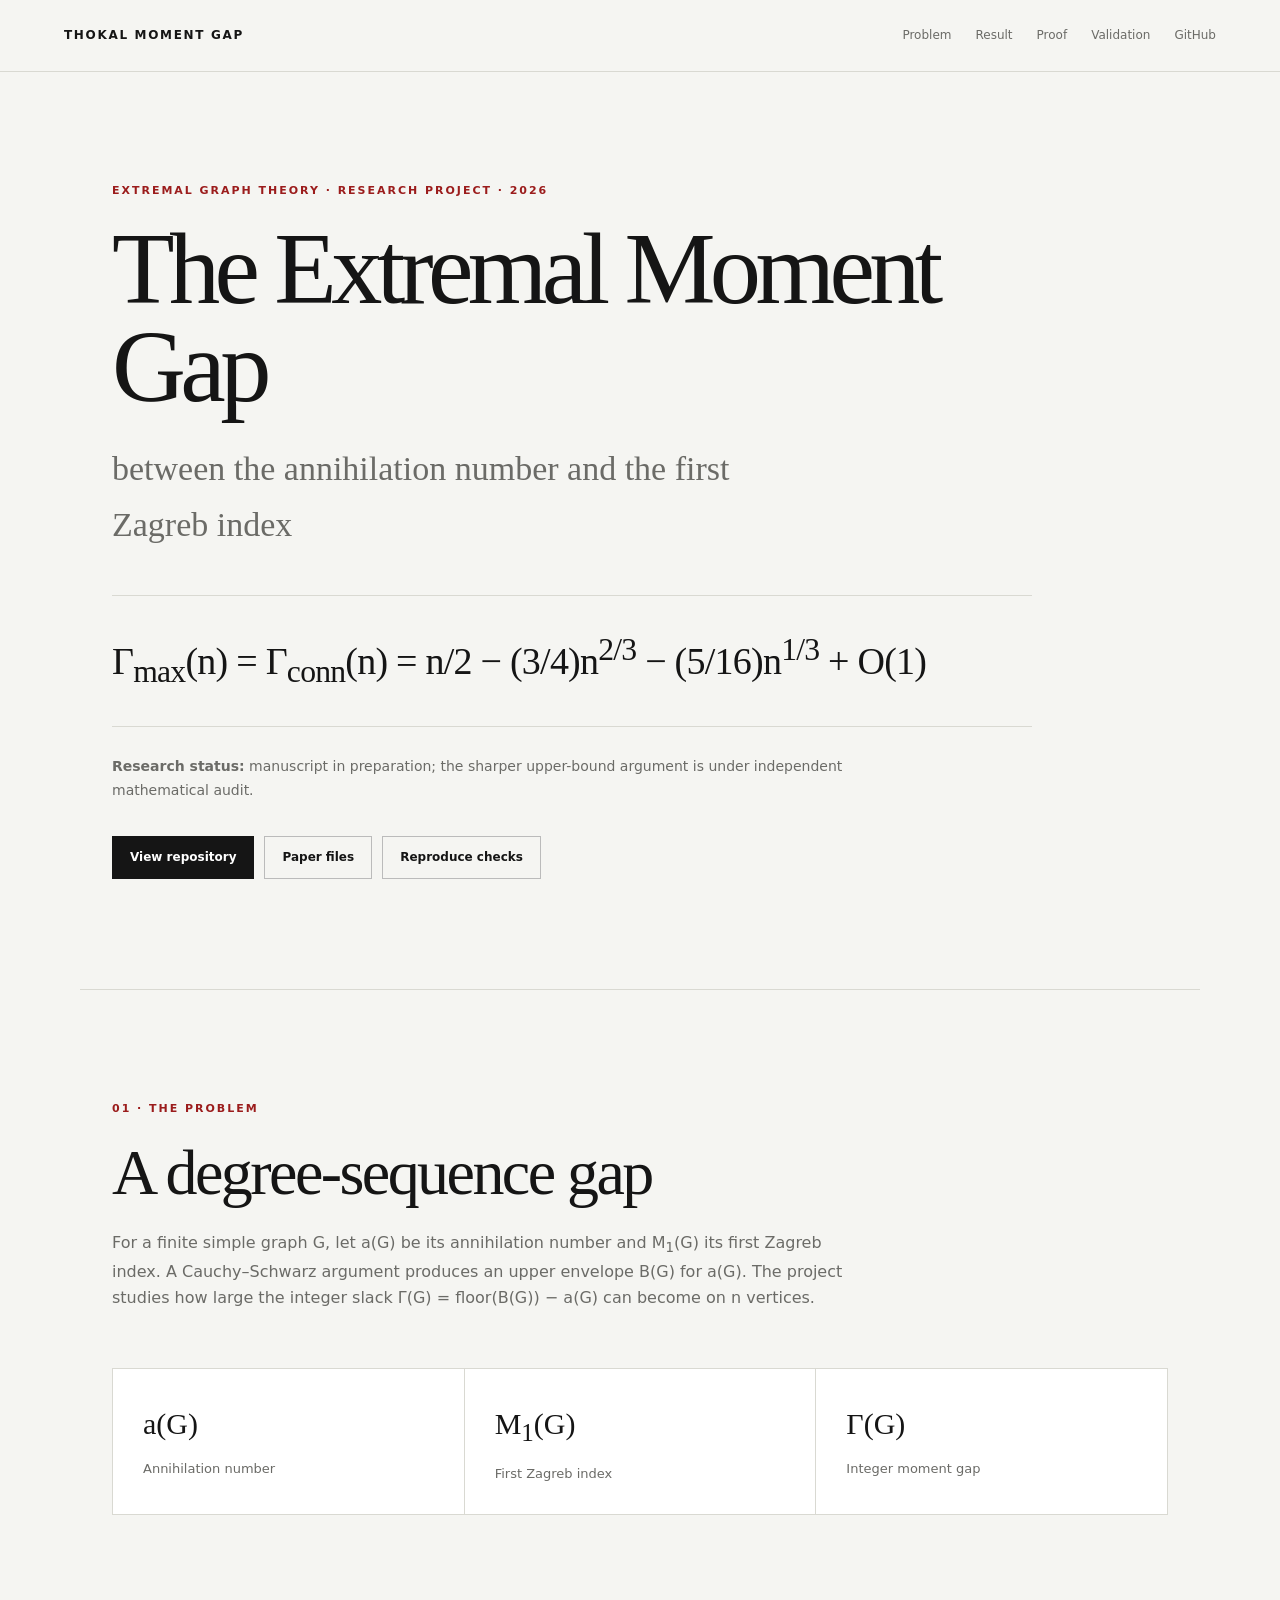
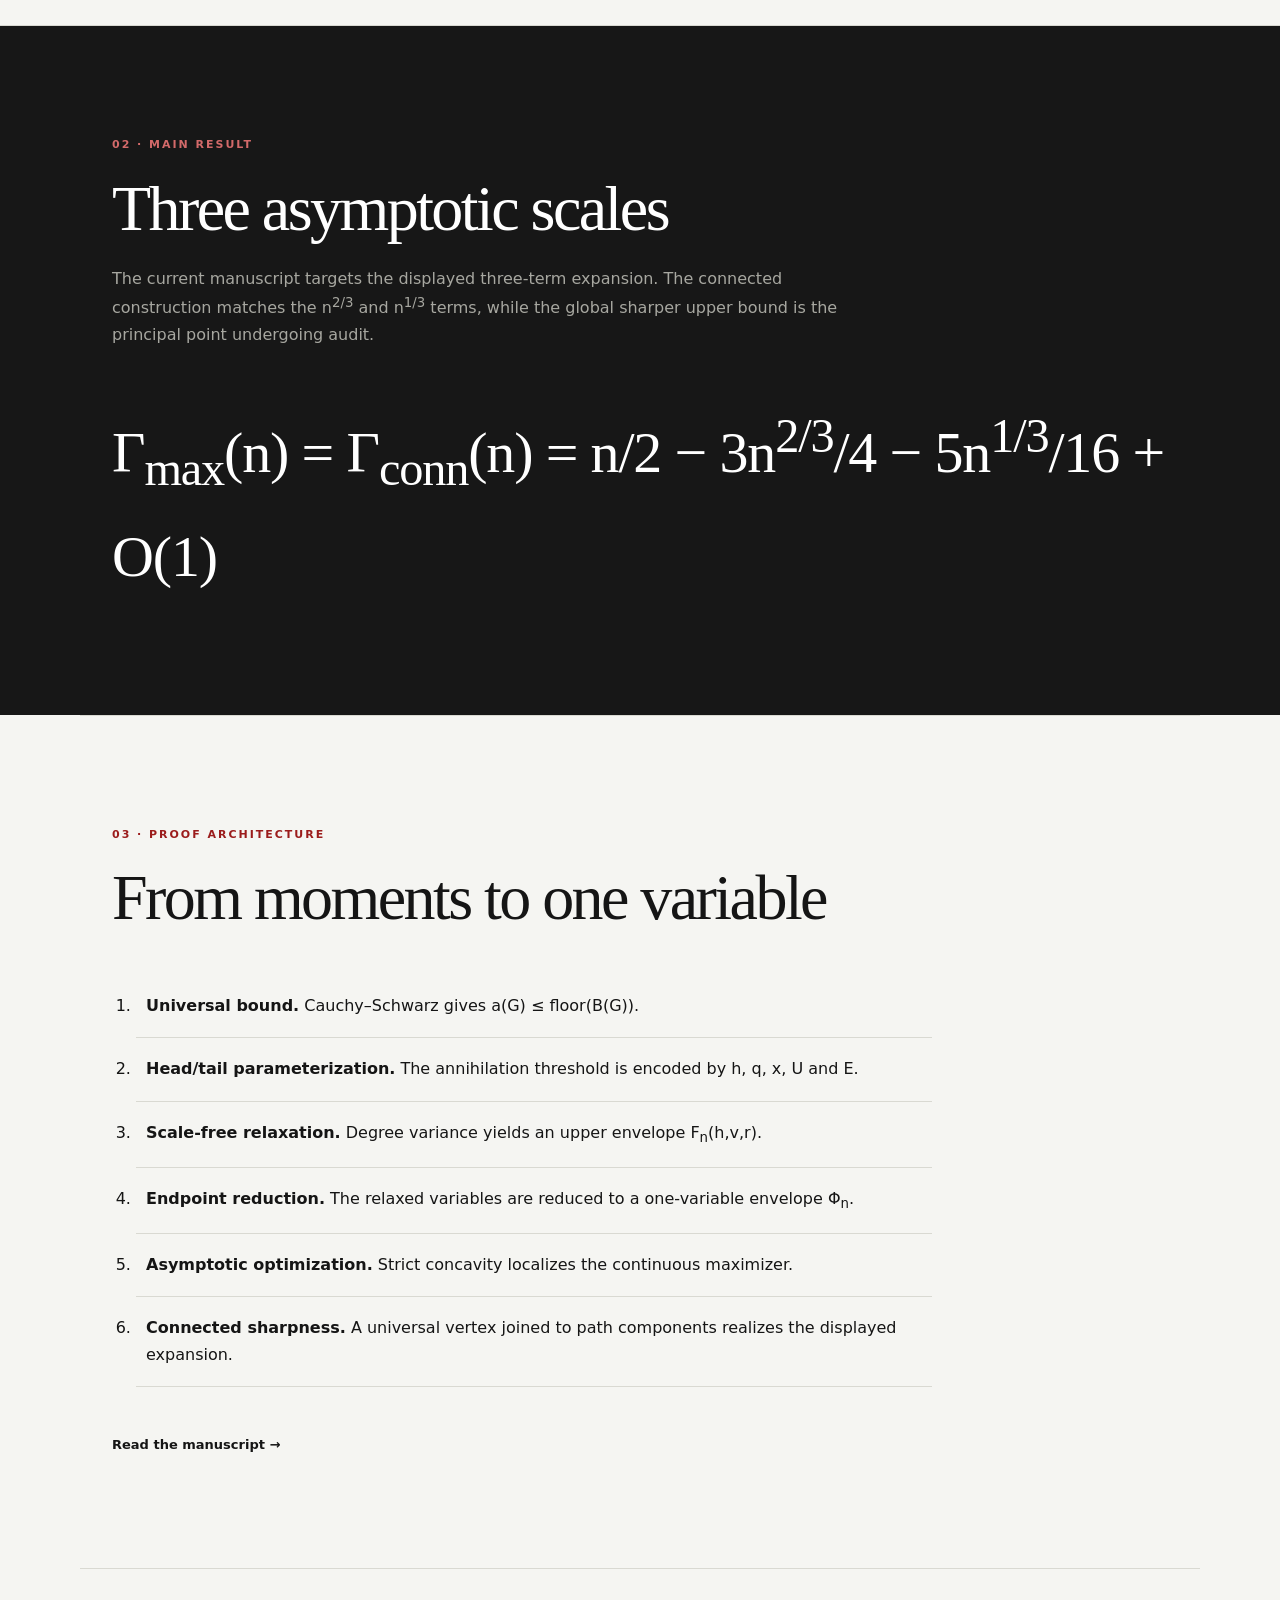
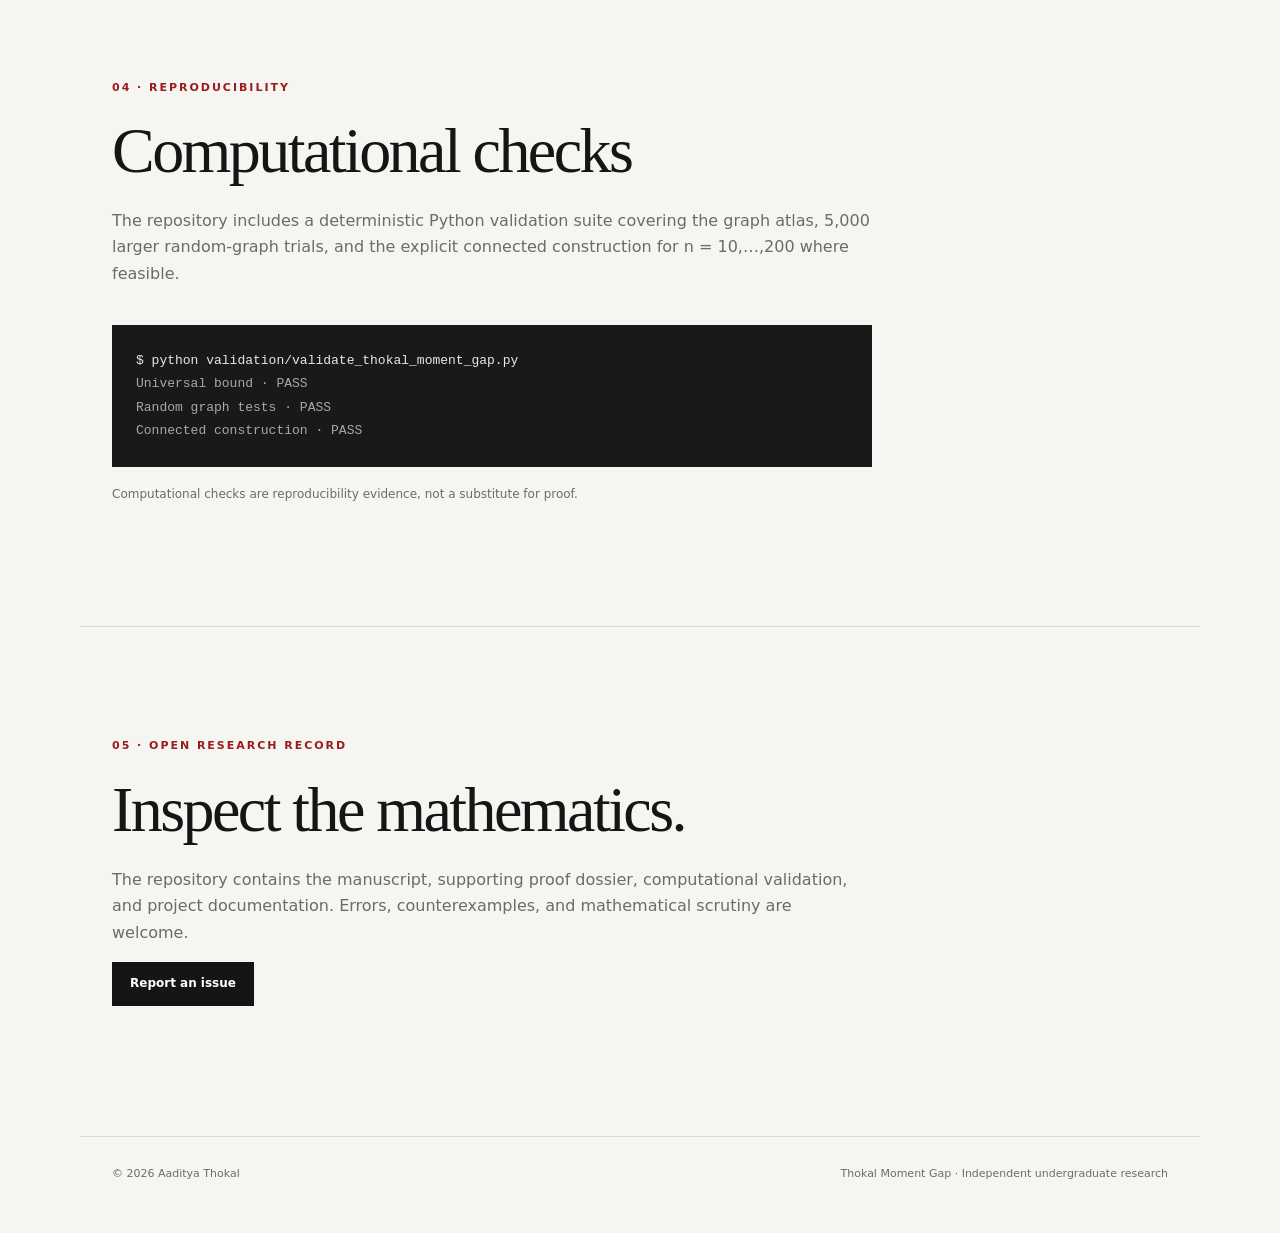
==== docs/index.html @ 337c1160 "Add files via upload" ====
<!doctype html>
<html lang="en">
<head>
<meta charset="utf-8">
<meta name="viewport" content="width=device-width, initial-scale=1">
<title>Thokal Moment Gap</title>
<meta name="description" content="An extremal moment-gap analysis between the annihilation number and the first Zagreb index.">
<link rel="stylesheet" href="style.css">
</head>
<body>
<header class="nav">
  <a class="brand" href="#top">THOKAL MOMENT GAP</a>
  <nav>
    <a href="#problem">Problem</a>
    <a href="#result">Result</a>
    <a href="#proof">Proof</a>
    <a href="#validation">Validation</a>
    <a href="https://github.com/aadityat23/Thokal-Moment-Gap">GitHub</a>
  </nav>
</header>

<main id="top">
<section class="hero">
  <p class="eyebrow">EXTREMAL GRAPH THEORY · RESEARCH PROJECT · 2026</p>
  <h1>The Extremal Moment Gap</h1>
  <p class="subtitle">between the annihilation number and the first Zagreb index</p>
  <div class="equation">
    Γ<sub>max</sub>(n) = Γ<sub>conn</sub>(n)
    = n/2 − (3/4)n<sup>2/3</sup> − (5/16)n<sup>1/3</sup> + O(1)
  </div>
  <p class="status"><strong>Research status:</strong> manuscript in preparation; the sharper upper-bound argument is under independent mathematical audit.</p>
  <div class="actions">
    <a class="button primary" href="https://github.com/aadityat23/Thokal-Moment-Gap">View repository</a>
    <a class="button" href="https://github.com/aadityat23/Thokal-Moment-Gap/tree/main/paper">Paper files</a>
    <a class="button" href="https://github.com/aadityat23/Thokal-Moment-Gap/tree/main/validation">Reproduce checks</a>
  </div>
</section>

<section id="problem" class="section">
  <p class="eyebrow">01 · THE PROBLEM</p>
  <h2>A degree-sequence gap</h2>
  <p>For a finite simple graph G, let a(G) be its annihilation number and M<sub>1</sub>(G) its first Zagreb index. A Cauchy–Schwarz argument produces an upper envelope B(G) for a(G). The project studies how large the integer slack Γ(G) = floor(B(G)) − a(G) can become on n vertices.</p>
  <div class="cards">
    <article><span>a(G)</span><p>Annihilation number</p></article>
    <article><span>M<sub>1</sub>(G)</span><p>First Zagreb index</p></article>
    <article><span>Γ(G)</span><p>Integer moment gap</p></article>
  </div>
</section>

<section id="result" class="section dark">
  <p class="eyebrow">02 · MAIN RESULT</p>
  <h2>Three asymptotic scales</h2>
  <p>The current manuscript targets the displayed three-term expansion. The connected construction matches the n<sup>2/3</sup> and n<sup>1/3</sup> terms, while the global sharper upper bound is the principal point undergoing audit.</p>
  <div class="large-equation">Γ<sub>max</sub>(n) = Γ<sub>conn</sub>(n) = n/2 − 3n<sup>2/3</sup>/4 − 5n<sup>1/3</sup>/16 + O(1)</div>
</section>

<section id="proof" class="section">
  <p class="eyebrow">03 · PROOF ARCHITECTURE</p>
  <h2>From moments to one variable</h2>
  <ol class="steps">
    <li><strong>Universal bound.</strong> Cauchy–Schwarz gives a(G) ≤ floor(B(G)).</li>
    <li><strong>Head/tail parameterization.</strong> The annihilation threshold is encoded by h, q, x, U and E.</li>
    <li><strong>Scale-free relaxation.</strong> Degree variance yields an upper envelope F<sub>n</sub>(h,v,r).</li>
    <li><strong>Endpoint reduction.</strong> The relaxed variables are reduced to a one-variable envelope Φ<sub>n</sub>.</li>
    <li><strong>Asymptotic optimization.</strong> Strict concavity localizes the continuous maximizer.</li>
    <li><strong>Connected sharpness.</strong> A universal vertex joined to path components realizes the displayed expansion.</li>
  </ol>
  <a class="text-link" href="https://github.com/aadityat23/Thokal-Moment-Gap/tree/main/paper">Read the manuscript →</a>
</section>

<section id="validation" class="section">
  <p class="eyebrow">04 · REPRODUCIBILITY</p>
  <h2>Computational checks</h2>
  <p>The repository includes a deterministic Python validation suite covering the graph atlas, 5,000 larger random-graph trials, and the explicit connected construction for n = 10,…,200 where feasible.</p>
  <div class="terminal">
    <div>$ python validation/validate_thokal_moment_gap.py</div>
    <div class="muted">Universal bound · PASS</div>
    <div class="muted">Random graph tests · PASS</div>
    <div class="muted">Connected construction · PASS</div>
  </div>
  <p class="note">Computational checks are reproducibility evidence, not a substitute for proof.</p>
</section>

<section class="section cta">
  <p class="eyebrow">05 · OPEN RESEARCH RECORD</p>
  <h2>Inspect the mathematics.</h2>
  <p>The repository contains the manuscript, supporting proof dossier, computational validation, and project documentation. Errors, counterexamples, and mathematical scrutiny are welcome.</p>
  <a class="button primary" href="https://github.com/aadityat23/Thokal-Moment-Gap/issues">Report an issue</a>
</section>
</main>

<footer>
  <span>© 2026 Aaditya Thokal</span>
  <span>Thokal Moment Gap · Independent undergraduate research</span>
</footer>
</body>
</html>
---- docs/style.css ----
:root{--bg:#f5f5f2;--ink:#151515;--muted:#6b6b67;--line:#d9d9d2;--dark:#171717;--dark-muted:#a7a7a0;--paper:#fff;--accent:#9b1c1c;--max:1120px}
*{box-sizing:border-box}html{scroll-behavior:smooth}body{margin:0;background:var(--bg);color:var(--ink);font-family:Inter,ui-sans-serif,system-ui,-apple-system,BlinkMacSystemFont,"Segoe UI",sans-serif;line-height:1.65}a{color:inherit}.nav{height:72px;padding:0 5vw;display:flex;align-items:center;justify-content:space-between;border-bottom:1px solid var(--line);background:rgba(245,245,242,.94);position:sticky;top:0;z-index:10;backdrop-filter:blur(12px)}.brand{font-size:12px;font-weight:800;letter-spacing:.14em;text-decoration:none}.nav nav{display:flex;gap:24px}.nav nav a{font-size:12px;color:var(--muted);text-decoration:none}.hero,.section{max-width:var(--max);margin:0 auto;padding:110px 32px}.hero{min-height:78vh;display:flex;flex-direction:column;justify-content:center}.eyebrow{margin:0 0 20px;font-size:11px;font-weight:800;letter-spacing:.18em;color:var(--accent)}h1,h2{font-family:Georgia,"Times New Roman",serif;font-weight:500;line-height:1.05;letter-spacing:-.04em}h1{max-width:900px;margin:0;font-size:clamp(52px,8vw,104px);line-height:.96;letter-spacing:-.055em}h2{margin:0 0 24px;font-size:clamp(38px,5vw,64px)}.subtitle{max-width:700px;margin:24px 0 42px;font-family:Georgia,"Times New Roman",serif;font-size:clamp(22px,3vw,34px);color:var(--muted)}.equation,.large-equation{font-family:Georgia,"Times New Roman",serif;letter-spacing:-.02em}.equation{max-width:920px;padding:28px 0;border-top:1px solid var(--line);border-bottom:1px solid var(--line);font-size:clamp(22px,3vw,38px)}.large-equation{margin-top:48px;font-size:clamp(28px,5vw,58px)}.status{max-width:760px;color:var(--muted);font-size:14px;margin:28px 0 34px}.actions{display:flex;flex-wrap:wrap;gap:10px}.button{display:inline-block;padding:11px 17px;border:1px solid #bbb;text-decoration:none;font-size:12px;font-weight:750}.button.primary{background:var(--ink);color:white;border-color:var(--ink)}.section{border-top:1px solid var(--line)}.section>p:not(.eyebrow){max-width:760px;color:var(--muted)}.dark{max-width:none;padding-left:max(32px,calc((100vw - var(--max))/2 + 32px));padding-right:max(32px,calc((100vw - var(--max))/2 + 32px));background:var(--dark);color:white}.dark .eyebrow{color:#d36a6a}.dark p:not(.eyebrow){color:var(--dark-muted)}.cards{display:grid;grid-template-columns:repeat(3,1fr);gap:1px;margin-top:56px;background:var(--line);border:1px solid var(--line)}.cards article{background:var(--paper);padding:30px}.cards span{font-family:Georgia,"Times New Roman",serif;font-size:30px}.cards p{margin:10px 0 0;color:var(--muted);font-size:13px}.steps{max-width:820px;margin:44px 0;padding-left:24px}.steps li{padding:18px 0 18px 10px;border-bottom:1px solid var(--line)}.text-link{font-size:13px;font-weight:750;text-decoration:none}.terminal{max-width:760px;margin:38px 0 18px;padding:24px;background:#191919;color:#e8e8e3;font:13px/1.8 ui-monospace,SFMono-Regular,Menlo,Consolas,monospace}.terminal .muted{color:#a9a9a2}.note{font-size:12px}.cta{padding-bottom:130px}footer{max-width:var(--max);margin:0 auto;padding:28px 32px 50px;border-top:1px solid var(--line);display:flex;justify-content:space-between;gap:20px;color:var(--muted);font-size:11px}@media(max-width:760px){.nav nav{display:none}.hero,.section{padding:78px 22px}.cards{grid-template-columns:1fr}footer{flex-direction:column;padding-left:22px;padding-right:22px}}
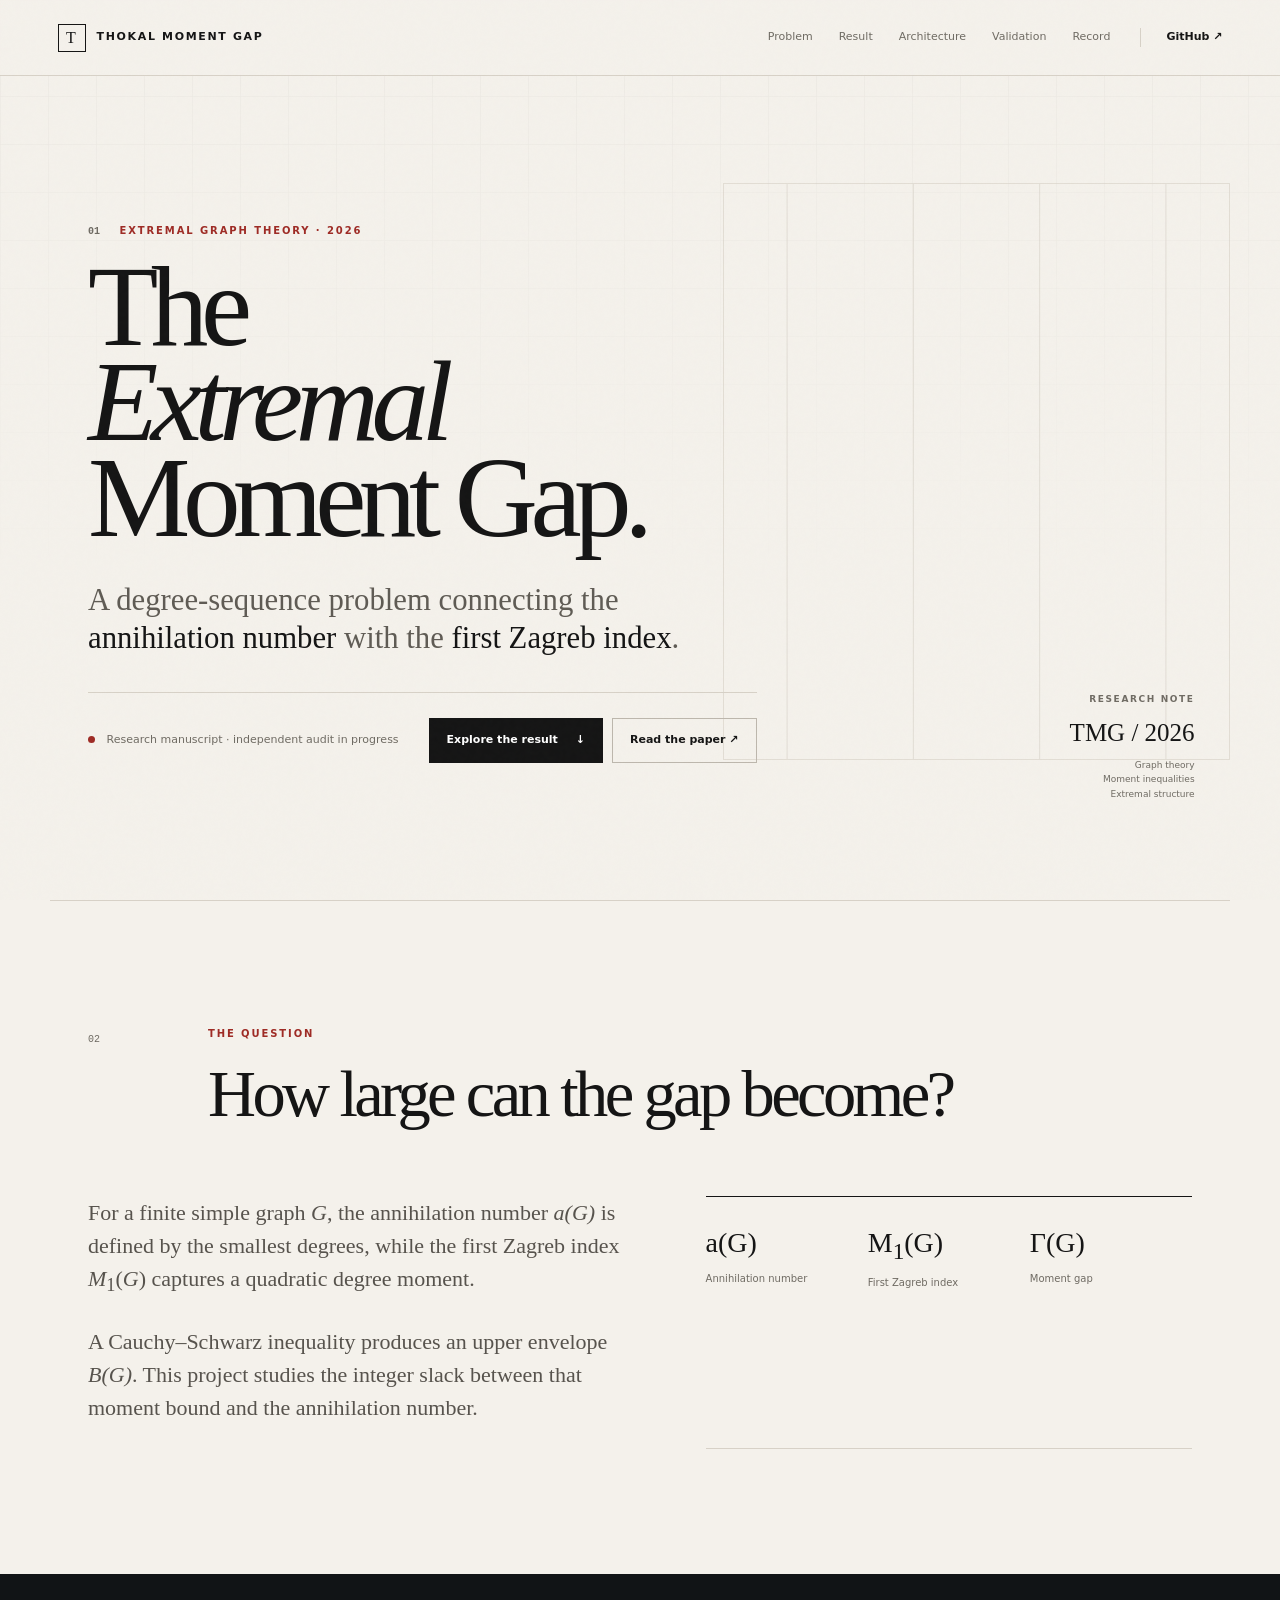
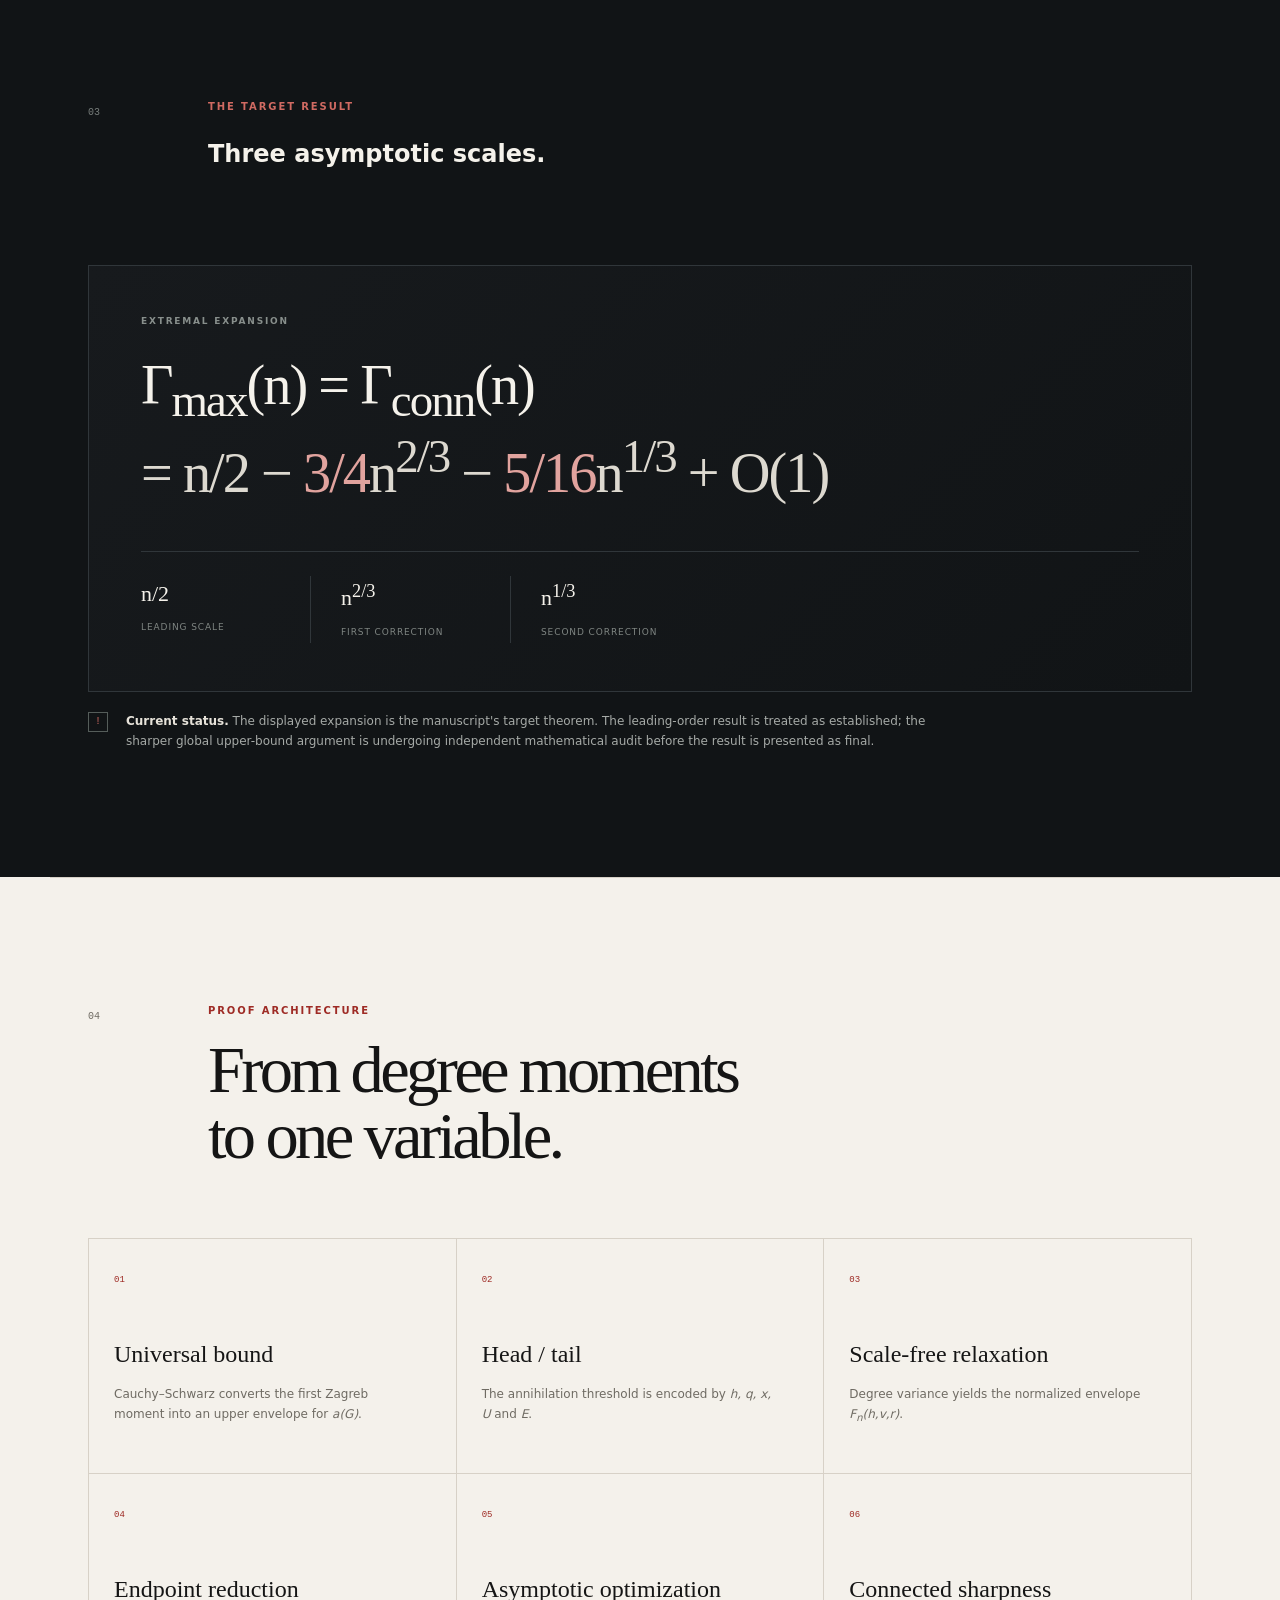
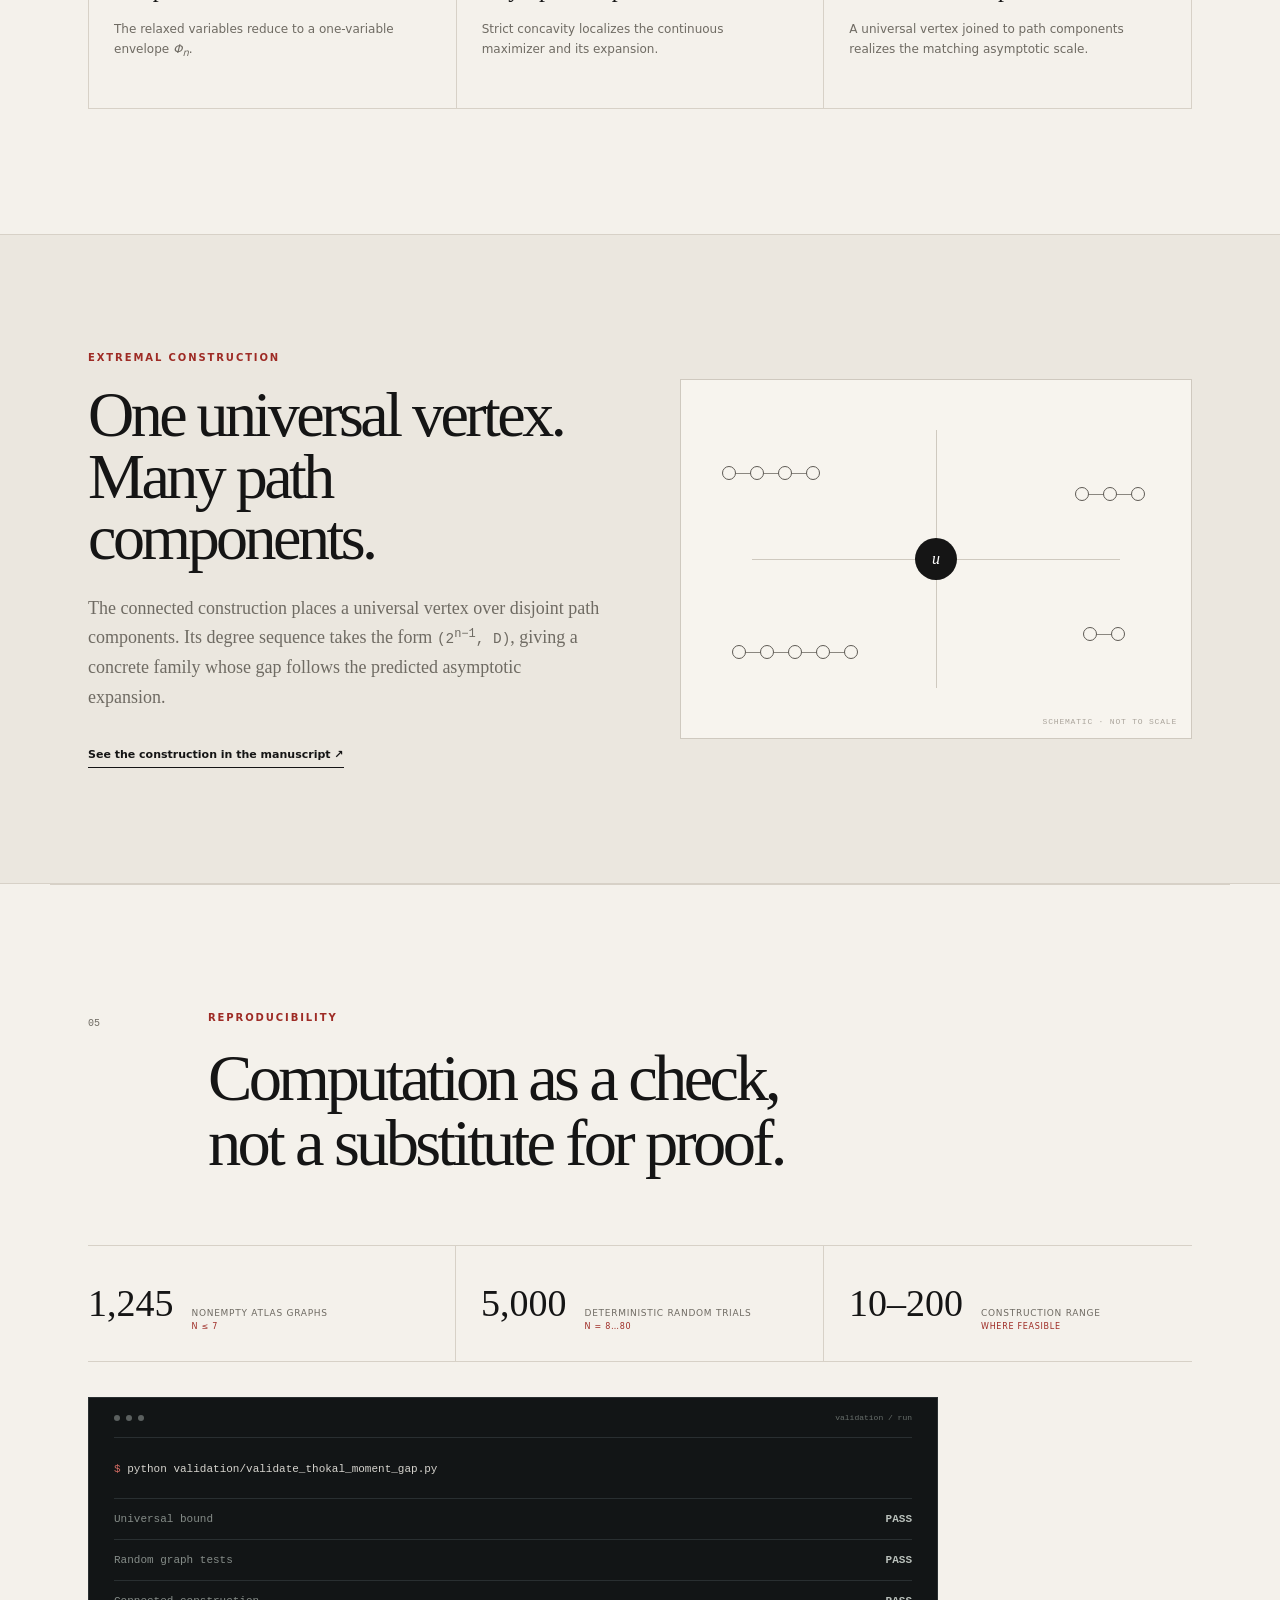
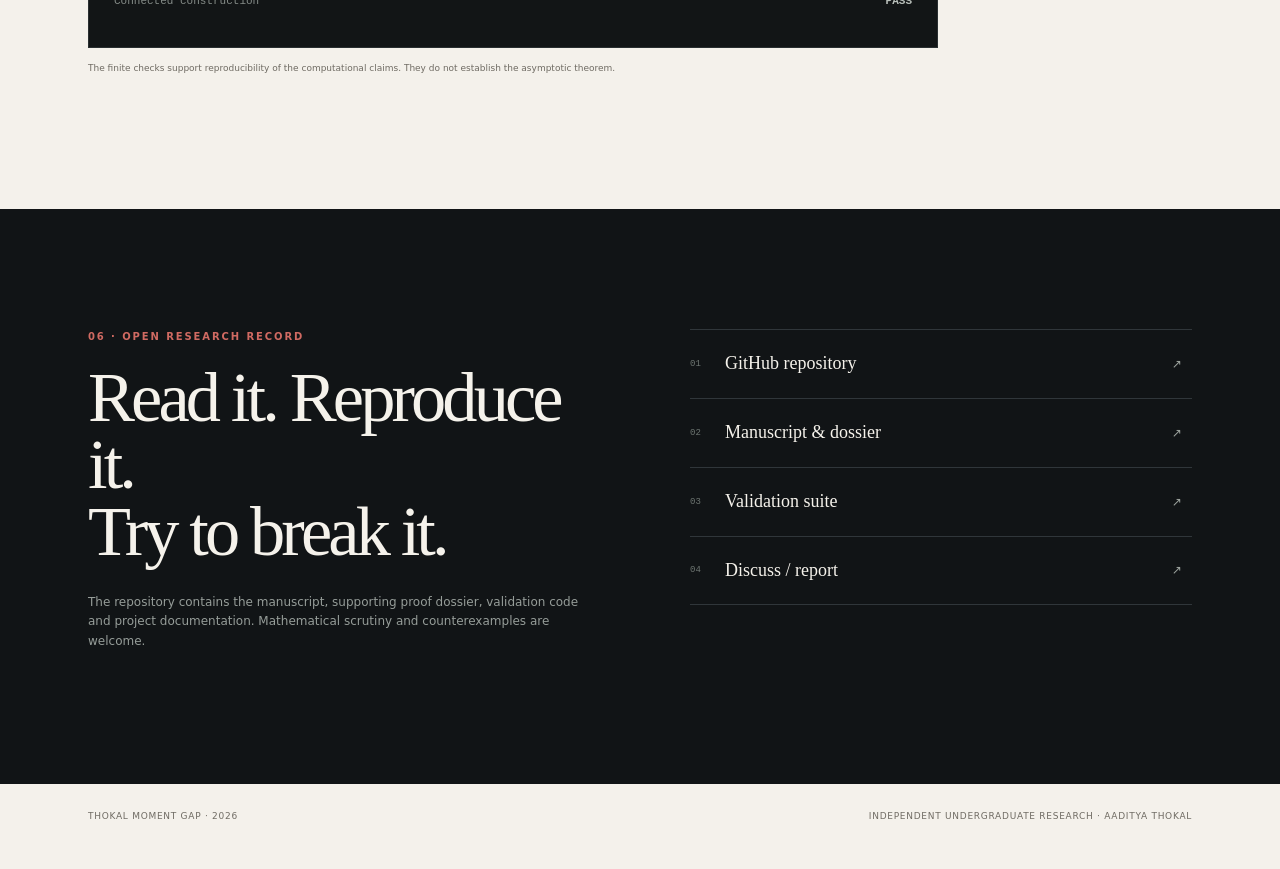
==== commit 474f3bb5: "Add files via upload" ====
--- a/docs/index.html
+++ b/docs/index.html
@@ -3,95 +3,84 @@
 <head>
 <meta charset="utf-8">
 <meta name="viewport" content="width=device-width, initial-scale=1">
-<title>Thokal Moment Gap</title>
+<title>Thokal Moment Gap — Extremal Graph Theory</title>
 <meta name="description" content="An extremal moment-gap analysis between the annihilation number and the first Zagreb index.">
+<meta name="theme-color" content="#f4f1eb">
 <link rel="stylesheet" href="style.css">
 </head>
 <body>
+<div class="grain" aria-hidden="true"></div>
 <header class="nav">
-  <a class="brand" href="#top">THOKAL MOMENT GAP</a>
-  <nav>
-    <a href="#problem">Problem</a>
-    <a href="#result">Result</a>
-    <a href="#proof">Proof</a>
-    <a href="#validation">Validation</a>
-    <a href="https://github.com/aadityat23/Thokal-Moment-Gap">GitHub</a>
-  </nav>
+  <a class="brand" href="#top"><span class="brand-mark">T</span><span>THOKAL MOMENT GAP</span></a>
+  <nav><a href="#problem">Problem</a><a href="#result">Result</a><a href="#architecture">Architecture</a><a href="#validation">Validation</a><a href="#record">Record</a></nav>
+  <a class="nav-github" href="https://github.com/aadityat23/Thokal-Moment-Gap" target="_blank" rel="noreferrer">GitHub ↗</a>
 </header>
 
 <main id="top">
 <section class="hero">
-  <p class="eyebrow">EXTREMAL GRAPH THEORY · RESEARCH PROJECT · 2026</p>
-  <h1>The Extremal Moment Gap</h1>
-  <p class="subtitle">between the annihilation number and the first Zagreb index</p>
-  <div class="equation">
-    Γ<sub>max</sub>(n) = Γ<sub>conn</sub>(n)
-    = n/2 − (3/4)n<sup>2/3</sup> − (5/16)n<sup>1/3</sup> + O(1)
+  <div class="hero-grid"></div>
+  <div class="hero-copy">
+    <div class="eyebrow"><span>01</span> EXTREMAL GRAPH THEORY · 2026</div>
+    <h1>The<br><em>Extremal</em><br>Moment Gap.</h1>
+    <p class="subtitle">A degree-sequence problem connecting the <strong>annihilation number</strong> with the <strong>first Zagreb index</strong>.</p>
+    <div class="hero-rule"></div>
+    <div class="hero-bottom">
+      <p class="status"><span class="status-dot"></span> Research manuscript · independent audit in progress</p>
+      <div class="hero-actions"><a class="button primary" href="#result">Explore the result <span>↓</span></a><a class="button quiet" href="https://github.com/aadityat23/Thokal-Moment-Gap/tree/main/paper" target="_blank" rel="noreferrer">Read the paper ↗</a></div>
+    </div>
   </div>
-  <p class="status"><strong>Research status:</strong> manuscript in preparation; the sharper upper-bound argument is under independent mathematical audit.</p>
-  <div class="actions">
-    <a class="button primary" href="https://github.com/aadityat23/Thokal-Moment-Gap">View repository</a>
-    <a class="button" href="https://github.com/aadityat23/Thokal-Moment-Gap/tree/main/paper">Paper files</a>
-    <a class="button" href="https://github.com/aadityat23/Thokal-Moment-Gap/tree/main/validation">Reproduce checks</a>
+  <aside class="hero-index"><span>RESEARCH NOTE</span><strong>TMG / 2026</strong><small>Graph theory<br>Moment inequalities<br>Extremal structure</small></aside>
+</section>
+
+<section id="problem" class="section problem">
+  <div class="section-head"><div class="section-number">02</div><div><p class="eyebrow">THE QUESTION</p><h2>How large can the gap become?</h2></div></div>
+  <div class="split">
+    <div class="lead"><p>For a finite simple graph <em>G</em>, the annihilation number <em>a(G)</em> is defined by the smallest degrees, while the first Zagreb index <em>M</em><sub>1</sub>(<em>G</em>) captures a quadratic degree moment.</p><p>A Cauchy–Schwarz inequality produces an upper envelope <em>B(G)</em>. This project studies the integer slack between that moment bound and the annihilation number.</p></div>
+    <div class="definition-card"><div><span>a(G)</span><small>Annihilation number</small></div><div><span>M<sub>1</sub>(G)</span><small>First Zagreb index</small></div><div><span>Γ(G)</span><small>Moment gap</small></div></div>
   </div>
 </section>
 
-<section id="problem" class="section">
-  <p class="eyebrow">01 · THE PROBLEM</p>
-  <h2>A degree-sequence gap</h2>
-  <p>For a finite simple graph G, let a(G) be its annihilation number and M<sub>1</sub>(G) its first Zagreb index. A Cauchy–Schwarz argument produces an upper envelope B(G) for a(G). The project studies how large the integer slack Γ(G) = floor(B(G)) − a(G) can become on n vertices.</p>
-  <div class="cards">
-    <article><span>a(G)</span><p>Annihilation number</p></article>
-    <article><span>M<sub>1</sub>(G)</span><p>First Zagreb index</p></article>
-    <article><span>Γ(G)</span><p>Integer moment gap</p></article>
+<section id="result" class="result-section">
+  <div class="result-inner">
+    <div class="section-head light"><div class="section-number">03</div><div><p class="eyebrow">THE TARGET RESULT</p><h2>Three asymptotic scales.</h2></div></div>
+    <div class="theorem-card">
+      <p class="theorem-label">EXTREMAL EXPANSION</p>
+      <div class="theorem">Γ<sub>max</sub>(n) = Γ<sub>conn</sub>(n)<br><span>= n/2 − <b>3/4</b>n<sup>2/3</sup> − <b>5/16</b>n<sup>1/3</sup> + O(1)</span></div>
+      <div class="theorem-meta"><span><b>n/2</b><small>leading scale</small></span><span><b>n<sup>2/3</sup></b><small>first correction</small></span><span><b>n<sup>1/3</sup></b><small>second correction</small></span></div>
+    </div>
+    <div class="research-note"><span class="note-mark">!</span><p><strong>Current status.</strong> The displayed expansion is the manuscript's target theorem. The leading-order result is treated as established; the sharper global upper-bound argument is undergoing independent mathematical audit before the result is presented as final.</p></div>
   </div>
 </section>
 
-<section id="result" class="section dark">
-  <p class="eyebrow">02 · MAIN RESULT</p>
-  <h2>Three asymptotic scales</h2>
-  <p>The current manuscript targets the displayed three-term expansion. The connected construction matches the n<sup>2/3</sup> and n<sup>1/3</sup> terms, while the global sharper upper bound is the principal point undergoing audit.</p>
-  <div class="large-equation">Γ<sub>max</sub>(n) = Γ<sub>conn</sub>(n) = n/2 − 3n<sup>2/3</sup>/4 − 5n<sup>1/3</sup>/16 + O(1)</div>
+<section id="architecture" class="section architecture">
+  <div class="section-head"><div class="section-number">04</div><div><p class="eyebrow">PROOF ARCHITECTURE</p><h2>From degree moments<br>to one variable.</h2></div></div>
+  <div class="architecture-grid">
+    <article><span>01</span><h3>Universal bound</h3><p>Cauchy–Schwarz converts the first Zagreb moment into an upper envelope for <em>a(G)</em>.</p></article>
+    <article><span>02</span><h3>Head / tail</h3><p>The annihilation threshold is encoded by <em>h, q, x, U</em> and <em>E</em>.</p></article>
+    <article><span>03</span><h3>Scale-free relaxation</h3><p>Degree variance yields the normalized envelope <em>F<sub>n</sub>(h,v,r)</em>.</p></article>
+    <article><span>04</span><h3>Endpoint reduction</h3><p>The relaxed variables reduce to a one-variable envelope <em>Φ<sub>n</sub></em>.</p></article>
+    <article><span>05</span><h3>Asymptotic optimization</h3><p>Strict concavity localizes the continuous maximizer and its expansion.</p></article>
+    <article><span>06</span><h3>Connected sharpness</h3><p>A universal vertex joined to path components realizes the matching asymptotic scale.</p></article>
+  </div>
 </section>
 
-<section id="proof" class="section">
-  <p class="eyebrow">03 · PROOF ARCHITECTURE</p>
-  <h2>From moments to one variable</h2>
-  <ol class="steps">
-    <li><strong>Universal bound.</strong> Cauchy–Schwarz gives a(G) ≤ floor(B(G)).</li>
-    <li><strong>Head/tail parameterization.</strong> The annihilation threshold is encoded by h, q, x, U and E.</li>
-    <li><strong>Scale-free relaxation.</strong> Degree variance yields an upper envelope F<sub>n</sub>(h,v,r).</li>
-    <li><strong>Endpoint reduction.</strong> The relaxed variables are reduced to a one-variable envelope Φ<sub>n</sub>.</li>
-    <li><strong>Asymptotic optimization.</strong> Strict concavity localizes the continuous maximizer.</li>
-    <li><strong>Connected sharpness.</strong> A universal vertex joined to path components realizes the displayed expansion.</li>
-  </ol>
-  <a class="text-link" href="https://github.com/aadityat23/Thokal-Moment-Gap/tree/main/paper">Read the manuscript →</a>
+<section class="construction">
+  <div class="construction-copy"><p class="eyebrow">EXTREMAL CONSTRUCTION</p><h2>One universal vertex.<br>Many path components.</h2><p>The connected construction places a universal vertex over disjoint path components. Its degree sequence takes the form <span class="mono">(2<sup>n−1</sup>, D)</span>, giving a concrete family whose gap follows the predicted asymptotic expansion.</p><a class="text-link" href="https://github.com/aadityat23/Thokal-Moment-Gap/tree/main/paper" target="_blank" rel="noreferrer">See the construction in the manuscript ↗</a></div>
+  <div class="diagram" aria-label="Schematic of a universal vertex joined to several path components"><div class="vertex universal">u</div><div class="path p1"><i></i><i></i><i></i><i></i></div><div class="path p2"><i></i><i></i><i></i></div><div class="path p3"><i></i><i></i><i></i><i></i><i></i></div><div class="path p4"><i></i><i></i></div><div class="diagram-caption">schematic · not to scale</div></div>
 </section>
 
-<section id="validation" class="section">
-  <p class="eyebrow">04 · REPRODUCIBILITY</p>
-  <h2>Computational checks</h2>
-  <p>The repository includes a deterministic Python validation suite covering the graph atlas, 5,000 larger random-graph trials, and the explicit connected construction for n = 10,…,200 where feasible.</p>
-  <div class="terminal">
-    <div>$ python validation/validate_thokal_moment_gap.py</div>
-    <div class="muted">Universal bound · PASS</div>
-    <div class="muted">Random graph tests · PASS</div>
-    <div class="muted">Connected construction · PASS</div>
-  </div>
-  <p class="note">Computational checks are reproducibility evidence, not a substitute for proof.</p>
+<section id="validation" class="section validation">
+  <div class="section-head"><div class="section-number">05</div><div><p class="eyebrow">REPRODUCIBILITY</p><h2>Computation as a check,<br>not a substitute for proof.</h2></div></div>
+  <div class="metrics"><div><strong>1,245</strong><span>nonempty atlas graphs<br><small>n ≤ 7</small></span></div><div><strong>5,000</strong><span>deterministic random trials<br><small>n = 8…80</small></span></div><div><strong>10–200</strong><span>construction range<br><small>where feasible</small></span></div></div>
+  <div class="terminal"><div class="terminal-top"><span></span><span></span><span></span><em>validation / run</em></div><code><b>$</b> python validation/validate_thokal_moment_gap.py</code><div class="terminal-row"><span>Universal bound</span><b>PASS</b></div><div class="terminal-row"><span>Random graph tests</span><b>PASS</b></div><div class="terminal-row"><span>Connected construction</span><b>PASS</b></div></div>
+  <p class="small-note">The finite checks support reproducibility of the computational claims. They do not establish the asymptotic theorem.</p>
 </section>
 
-<section class="section cta">
-  <p class="eyebrow">05 · OPEN RESEARCH RECORD</p>
-  <h2>Inspect the mathematics.</h2>
-  <p>The repository contains the manuscript, supporting proof dossier, computational validation, and project documentation. Errors, counterexamples, and mathematical scrutiny are welcome.</p>
-  <a class="button primary" href="https://github.com/aadityat23/Thokal-Moment-Gap/issues">Report an issue</a>
+<section id="record" class="record">
+  <div class="record-inner"><div><p class="eyebrow">06 · OPEN RESEARCH RECORD</p><h2>Read it. Reproduce it.<br>Try to break it.</h2><p>The repository contains the manuscript, supporting proof dossier, validation code and project documentation. Mathematical scrutiny and counterexamples are welcome.</p></div>
+  <div class="record-links"><a href="https://github.com/aadityat23/Thokal-Moment-Gap" target="_blank" rel="noreferrer"><span>01</span> GitHub repository <b>↗</b></a><a href="https://github.com/aadityat23/Thokal-Moment-Gap/tree/main/paper" target="_blank" rel="noreferrer"><span>02</span> Manuscript & dossier <b>↗</b></a><a href="https://github.com/aadityat23/Thokal-Moment-Gap/tree/main/validation" target="_blank" rel="noreferrer"><span>03</span> Validation suite <b>↗</b></a><a href="https://github.com/aadityat23/Thokal-Moment-Gap/issues" target="_blank" rel="noreferrer"><span>04</span> Discuss / report <b>↗</b></a></div></div>
 </section>
 </main>
-
-<footer>
-  <span>© 2026 Aaditya Thokal</span>
-  <span>Thokal Moment Gap · Independent undergraduate research</span>
-</footer>
+<footer><span>THOKAL MOMENT GAP · 2026</span><span>Independent undergraduate research · Aaditya Thokal</span></footer>
 </body>
 </html>
--- a/docs/style.css
+++ b/docs/style.css
@@ -1,2 +1 @@
-:root{--bg:#f5f5f2;--ink:#151515;--muted:#6b6b67;--line:#d9d9d2;--dark:#171717;--dark-muted:#a7a7a0;--paper:#fff;--accent:#9b1c1c;--max:1120px}
-*{box-sizing:border-box}html{scroll-behavior:smooth}body{margin:0;background:var(--bg);color:var(--ink);font-family:Inter,ui-sans-serif,system-ui,-apple-system,BlinkMacSystemFont,"Segoe UI",sans-serif;line-height:1.65}a{color:inherit}.nav{height:72px;padding:0 5vw;display:flex;align-items:center;justify-content:space-between;border-bottom:1px solid var(--line);background:rgba(245,245,242,.94);position:sticky;top:0;z-index:10;backdrop-filter:blur(12px)}.brand{font-size:12px;font-weight:800;letter-spacing:.14em;text-decoration:none}.nav nav{display:flex;gap:24px}.nav nav a{font-size:12px;color:var(--muted);text-decoration:none}.hero,.section{max-width:var(--max);margin:0 auto;padding:110px 32px}.hero{min-height:78vh;display:flex;flex-direction:column;justify-content:center}.eyebrow{margin:0 0 20px;font-size:11px;font-weight:800;letter-spacing:.18em;color:var(--accent)}h1,h2{font-family:Georgia,"Times New Roman",serif;font-weight:500;line-height:1.05;letter-spacing:-.04em}h1{max-width:900px;margin:0;font-size:clamp(52px,8vw,104px);line-height:.96;letter-spacing:-.055em}h2{margin:0 0 24px;font-size:clamp(38px,5vw,64px)}.subtitle{max-width:700px;margin:24px 0 42px;font-family:Georgia,"Times New Roman",serif;font-size:clamp(22px,3vw,34px);color:var(--muted)}.equation,.large-equation{font-family:Georgia,"Times New Roman",serif;letter-spacing:-.02em}.equation{max-width:920px;padding:28px 0;border-top:1px solid var(--line);border-bottom:1px solid var(--line);font-size:clamp(22px,3vw,38px)}.large-equation{margin-top:48px;font-size:clamp(28px,5vw,58px)}.status{max-width:760px;color:var(--muted);font-size:14px;margin:28px 0 34px}.actions{display:flex;flex-wrap:wrap;gap:10px}.button{display:inline-block;padding:11px 17px;border:1px solid #bbb;text-decoration:none;font-size:12px;font-weight:750}.button.primary{background:var(--ink);color:white;border-color:var(--ink)}.section{border-top:1px solid var(--line)}.section>p:not(.eyebrow){max-width:760px;color:var(--muted)}.dark{max-width:none;padding-left:max(32px,calc((100vw - var(--max))/2 + 32px));padding-right:max(32px,calc((100vw - var(--max))/2 + 32px));background:var(--dark);color:white}.dark .eyebrow{color:#d36a6a}.dark p:not(.eyebrow){color:var(--dark-muted)}.cards{display:grid;grid-template-columns:repeat(3,1fr);gap:1px;margin-top:56px;background:var(--line);border:1px solid var(--line)}.cards article{background:var(--paper);padding:30px}.cards span{font-family:Georgia,"Times New Roman",serif;font-size:30px}.cards p{margin:10px 0 0;color:var(--muted);font-size:13px}.steps{max-width:820px;margin:44px 0;padding-left:24px}.steps li{padding:18px 0 18px 10px;border-bottom:1px solid var(--line)}.text-link{font-size:13px;font-weight:750;text-decoration:none}.terminal{max-width:760px;margin:38px 0 18px;padding:24px;background:#191919;color:#e8e8e3;font:13px/1.8 ui-monospace,SFMono-Regular,Menlo,Consolas,monospace}.terminal .muted{color:#a9a9a2}.note{font-size:12px}.cta{padding-bottom:130px}footer{max-width:var(--max);margin:0 auto;padding:28px 32px 50px;border-top:1px solid var(--line);display:flex;justify-content:space-between;gap:20px;color:var(--muted);font-size:11px}@media(max-width:760px){.nav nav{display:none}.hero,.section{padding:78px 22px}.cards{grid-template-columns:1fr}footer{flex-direction:column;padding-left:22px;padding-right:22px}}
+ :root{--paper:#f4f1eb;--paper-2:#ebe7df;--ink:#151515;--muted:#6f6b63;--line:#d7d1c7;--dark:#111416;--dark-line:#30363a;--dark-muted:#a6aaa7;--accent:#9e2b25;--serif:Georgia,"Times New Roman",serif;--sans:Inter,ui-sans-serif,system-ui,-apple-system,BlinkMacSystemFont,"Segoe UI",sans-serif;--mono:"SFMono-Regular",Consolas,"Liberation Mono",monospace;--max:1180px}*{box-sizing:border-box}html{scroll-behavior:smooth}body{margin:0;background:var(--paper);color:var(--ink);font-family:var(--sans);line-height:1.65}body:before{content:"";position:fixed;inset:0;pointer-events:none;opacity:.035;background-image:linear-gradient(rgba(0,0,0,.7) 1px,transparent 1px),linear-gradient(90deg,rgba(0,0,0,.7) 1px,transparent 1px);background-size:48px 48px;mask-image:linear-gradient(to bottom,black,transparent 72%);z-index:-2}.grain{position:fixed;inset:0;pointer-events:none;opacity:.025;z-index:20;background-image:url("data:image/svg+xml,%3Csvg viewBox='0 0 180 180' xmlns='http://www.w3.org/2000/svg'%3E%3Cfilter id='n'%3E%3CfeTurbulence type='fractalNoise' baseFrequency='.9' numOctaves='4' stitchTiles='stitch'/%3E%3C/filter%3E%3Crect width='100%25' height='100%25' filter='url(%23n)' opacity='.7'/%3E%3C/svg%3E")}a{color:inherit}.nav{height:76px;padding:0 4.5vw;display:flex;align-items:center;gap:30px;border-bottom:1px solid var(--line);background:rgba(244,241,235,.88);position:sticky;top:0;z-index:15;backdrop-filter:blur(18px)}.brand{display:flex;align-items:center;gap:11px;text-decoration:none;margin-right:auto;font-size:11px;font-weight:850;letter-spacing:.15em}.brand-mark{width:28px;height:28px;display:grid;place-items:center;border:1px solid var(--ink);font-family:var(--serif);font-size:16px;font-weight:400}.nav nav{display:flex;gap:26px}.nav nav a,.nav-github{font-size:11px;color:var(--muted);text-decoration:none;transition:.2s}.nav nav a:hover,.nav-github:hover{color:var(--ink)}.nav-github{border-left:1px solid var(--line);padding-left:25px;font-weight:750;color:var(--ink)}.hero{min-height:calc(100vh - 76px);max-width:var(--max);margin:0 auto;padding:90px 38px 80px;position:relative;display:flex;align-items:center}.hero-grid{position:absolute;right:0;top:13%;width:43%;height:70%;border:1px solid var(--line);background:linear-gradient(90deg,transparent 49.8%,var(--line) 50%,transparent 50.2%),linear-gradient(transparent 49.8%,var(--line) 50%,transparent 50.2%);background-size:25% 25%;opacity:.62}.hero-copy{position:relative;z-index:2;max-width:910px}.eyebrow{margin:0 0 18px;color:var(--accent);font-size:10px;font-weight:850;letter-spacing:.19em}.eyebrow span{display:inline-block;margin-right:14px;color:var(--muted);font-family:var(--mono);letter-spacing:0}.hero h1{margin:0;font-family:var(--serif);font-weight:400;font-size:clamp(64px,9vw,124px);line-height:.83;letter-spacing:-.065em}.hero h1 em{font-style:italic}.subtitle{max-width:650px;margin:35px 0;font-family:var(--serif);font-size:clamp(22px,2.4vw,31px);line-height:1.25;color:#5f5b54}.subtitle strong{font-weight:500;color:var(--ink)}.hero-rule{height:1px;background:var(--line);max-width:850px}.hero-bottom{display:flex;align-items:center;justify-content:space-between;gap:30px;padding-top:25px;max-width:850px}.status{margin:0;color:var(--muted);font-size:11px}.status-dot{display:inline-block;width:7px;height:7px;border-radius:50%;background:var(--accent);margin-right:8px}.hero-actions{display:flex;gap:9px;white-space:nowrap}.button{display:inline-flex;align-items:center;gap:18px;padding:12px 17px;border:1px solid #bdb7ad;text-decoration:none;font-size:11px;font-weight:800;transition:.2s}.button:hover{transform:translateY(-2px)}.button.primary{background:var(--ink);color:#fff;border-color:var(--ink)}.hero-index{position:absolute;right:3%;bottom:12%;display:flex;flex-direction:column;gap:5px;text-align:right;color:var(--muted)}.hero-index span{font-size:9px;letter-spacing:.18em;font-weight:800}.hero-index strong{font-family:var(--serif);font-size:25px;font-weight:400;color:var(--ink)}.hero-index small{font-size:9px;line-height:1.6}.section{max-width:var(--max);margin:0 auto;padding:125px 38px;border-top:1px solid var(--line)}.section-head{display:grid;grid-template-columns:90px 1fr;gap:30px;align-items:start;margin-bottom:70px}.section-number{font-family:var(--mono);font-size:10px;color:var(--muted);padding-top:6px}.section h2{margin:0;font-family:var(--serif);font-weight:400;font-size:clamp(42px,5.2vw,70px);line-height:.98;letter-spacing:-.055em}.split{display:grid;grid-template-columns:1.05fr .95fr;gap:80px}.lead{max-width:650px;font-family:var(--serif);font-size:22px;line-height:1.5;color:#57534d}.lead p{margin:0 0 25px}.definition-card{border-top:1px solid var(--ink);display:grid;grid-template-columns:repeat(3,1fr)}.definition-card div{padding:23px 14px 24px 0;border-bottom:1px solid var(--line)}.definition-card span{display:block;font-family:var(--serif);font-size:28px}.definition-card small{display:block;margin-top:5px;color:var(--muted);font-size:10px}.result-section{background:var(--dark);color:#f5f2eb;padding:125px 0}.result-inner{max-width:var(--max);margin:0 auto;padding:0 38px}.light .section-number{color:#777d7b}.result-section .eyebrow{color:#d06a62}.theorem-card{border:1px solid var(--dark-line);background:linear-gradient(135deg,#171a1d,#111416);padding:48px 52px;margin-bottom:20px}.theorem-label{margin:0 0 24px;font-size:9px;letter-spacing:.2em;color:#888f8c;font-weight:850}.theorem{font-family:var(--serif);font-size:clamp(29px,4.4vw,58px);line-height:1.18;letter-spacing:-.035em}.theorem span{color:#ddd9d0}.theorem b{color:#e1a39e;font-weight:400}.theorem-meta{display:flex;margin-top:45px;border-top:1px solid var(--dark-line);padding-top:24px}.theorem-meta span{min-width:170px;padding-right:30px;border-right:1px solid var(--dark-line);margin-right:30px}.theorem-meta span:last-child{border:0}.theorem-meta b{display:block;font-family:var(--serif);font-size:22px;font-weight:400}.theorem-meta small{color:#7f8582;font-size:9px;text-transform:uppercase;letter-spacing:.1em}.research-note{display:flex;gap:18px;align-items:flex-start;color:var(--dark-muted);font-size:12px;max-width:850px}.research-note p{margin:0}.research-note strong{color:#e6e2d9}.note-mark{width:20px;height:20px;border:1px solid #555d5a;display:grid;place-items:center;color:#d06a62;font-family:var(--mono);font-size:10px;flex:none}.architecture-grid{display:grid;grid-template-columns:repeat(3,1fr);border-top:1px solid var(--line);border-left:1px solid var(--line)}.architecture-grid article{min-height:235px;padding:25px;border-right:1px solid var(--line);border-bottom:1px solid var(--line);transition:.25s}.architecture-grid article:hover{background:var(--paper-2);transform:translateY(-2px)}.architecture-grid article>span{font-family:var(--mono);font-size:9px;color:var(--accent)}.architecture-grid h3{font-family:var(--serif);font-size:24px;font-weight:400;margin:45px 0 10px}.architecture-grid p{margin:0;max-width:300px;color:var(--muted);font-size:12px}.construction{background:var(--paper-2);border-top:1px solid var(--line);border-bottom:1px solid var(--line);padding:115px max(38px,calc((100vw - var(--max))/2 + 38px));display:grid;grid-template-columns:1fr 1fr;gap:80px;align-items:center}.construction h2{margin:0 0 25px;font-family:var(--serif);font-size:clamp(43px,5vw,68px);line-height:.96;font-weight:400;letter-spacing:-.055em}.construction-copy>p:not(.eyebrow){max-width:550px;color:var(--muted);font-family:var(--serif);font-size:18px}.mono{font-family:var(--mono);font-size:.8em}.text-link{display:inline-block;margin-top:16px;font-size:11px;font-weight:800;text-decoration:none;border-bottom:1px solid var(--ink);padding-bottom:3px}.diagram{height:360px;position:relative;border:1px solid #cfc9bf;background:#f7f4ee;overflow:hidden}.diagram:before,.diagram:after{content:"";position:absolute;background:#cfc9bf}.diagram:before{left:14%;right:14%;top:50%;height:1px}.diagram:after{top:14%;bottom:14%;left:50%;width:1px}.vertex{position:absolute;z-index:2;width:42px;height:42px;border-radius:50%;display:grid;place-items:center;font-family:var(--serif);font-style:italic;background:var(--ink);color:#fff;left:calc(50% - 21px);top:calc(50% - 21px)}.path{position:absolute;display:flex;align-items:center;gap:14px}.path:before{content:"";position:absolute;left:7px;right:7px;top:50%;height:1px;background:#8b8780}.path i{position:relative;z-index:1;width:14px;height:14px;border:1px solid #5e5a54;border-radius:50%;background:#f7f4ee}.p1{left:8%;top:24%}.p2{right:9%;top:30%}.p3{left:10%;bottom:22%}.p4{right:13%;bottom:27%}.diagram-caption{position:absolute;right:14px;bottom:12px;color:#aaa49b;font:8px var(--mono);letter-spacing:.1em;text-transform:uppercase}.metrics{display:grid;grid-template-columns:repeat(3,1fr);border-top:1px solid var(--line);border-bottom:1px solid var(--line);margin-bottom:35px}.metrics>div{display:flex;align-items:baseline;gap:18px;padding:26px 20px 26px 0;border-right:1px solid var(--line)}.metrics>div+div{padding-left:25px}.metrics>div:last-child{border:0}.metrics strong{font-family:var(--serif);font-size:38px;font-weight:400}.metrics span{font-size:9px;line-height:1.4;color:var(--muted);text-transform:uppercase;letter-spacing:.08em}.metrics small{font-size:8px;color:var(--accent)}.terminal{max-width:850px;background:#121516;border:1px solid #292f31;color:#d6d4ce;padding:0 25px 25px;font-family:var(--mono);font-size:11px}.terminal-top{height:40px;border-bottom:1px solid #292f31;display:flex;align-items:center;gap:6px;margin-bottom:22px}.terminal-top span{width:6px;height:6px;border-radius:50%;background:#5b605f}.terminal-top em{font-style:normal;color:#686f6c;font-size:8px;margin-left:auto}.terminal code{display:block;margin-bottom:20px}.terminal code b{color:#d06a62;font-weight:400}.terminal-row{display:flex;justify-content:space-between;border-top:1px solid #292f31;padding:11px 0;color:#858c88}.terminal-row b{color:#b9c0bb}.small-note{font-size:9px;color:var(--muted);margin-top:13px}.record{background:var(--dark);color:#f5f2eb;padding:120px 0}.record-inner{max-width:var(--max);margin:0 auto;padding:0 38px;display:grid;grid-template-columns:1fr 1fr;gap:100px}.record .eyebrow{color:#d06a62}.record h2{font-family:var(--serif);font-size:clamp(48px,5.5vw,75px);font-weight:400;line-height:.95;letter-spacing:-.055em;margin:0 0 28px}.record p:not(.eyebrow){max-width:520px;color:#969d99;font-size:12px}.record-links{border-top:1px solid var(--dark-line)}.record-links a{display:grid;grid-template-columns:35px 1fr 20px;align-items:center;padding:19px 0;border-bottom:1px solid var(--dark-line);text-decoration:none;font-family:var(--serif);font-size:18px}.record-links span{font:9px var(--mono);color:#6e7672}.record-links b{font:12px var(--sans);font-weight:400;color:#9ea49f}.record-links a:hover{color:#fff}.record-links a:hover b{color:#d06a62}footer{max-width:var(--max);margin:0 auto;padding:25px 38px 45px;display:flex;justify-content:space-between;gap:20px;color:var(--muted);font-size:9px;letter-spacing:.08em;text-transform:uppercase}@media(max-width:900px){.nav nav{display:none}.nav-github{padding-left:0;border:0}.hero{padding-top:70px}.hero-grid{width:55%;opacity:.35}.hero-index{display:none}.split,.construction,.record-inner{grid-template-columns:1fr;gap:55px}.architecture-grid{grid-template-columns:repeat(2,1fr)}}@media(max-width:650px){.nav{padding:0 20px}.brand span:last-child{display:none}.hero,.section,.result-inner{padding-left:22px;padding-right:22px}.hero{min-height:auto;padding-top:90px;padding-bottom:80px}.hero h1{font-size:65px}.hero-bottom{display:block}.hero-actions{margin-top:22px;flex-wrap:wrap}.hero-grid{display:none}.section-head{grid-template-columns:40px 1fr;gap:15px;margin-bottom:45px}.definition-card{grid-template-columns:1fr}.definition-card div{display:flex;align-items:baseline;gap:15px}.theorem-card{padding:30px 22px}.theorem-meta{display:block}.theorem-meta span{display:block;border-right:0;border-bottom:1px solid var(--dark-line);padding:12px 0;margin:0}.architecture-grid{grid-template-columns:1fr}.construction{padding:80px 22px}.diagram{height:280px}.metrics{display:block}.metrics>div,.metrics>div+div{border-right:0;border-bottom:1px solid var(--line);padding:18px 0}.metrics>div:last-child{border-bottom:0}.record{padding:85px 0}.record-inner{padding:0 22px}footer{padding:25px 22px 40px;display:block}footer span{display:block;margin-bottom:8px}}
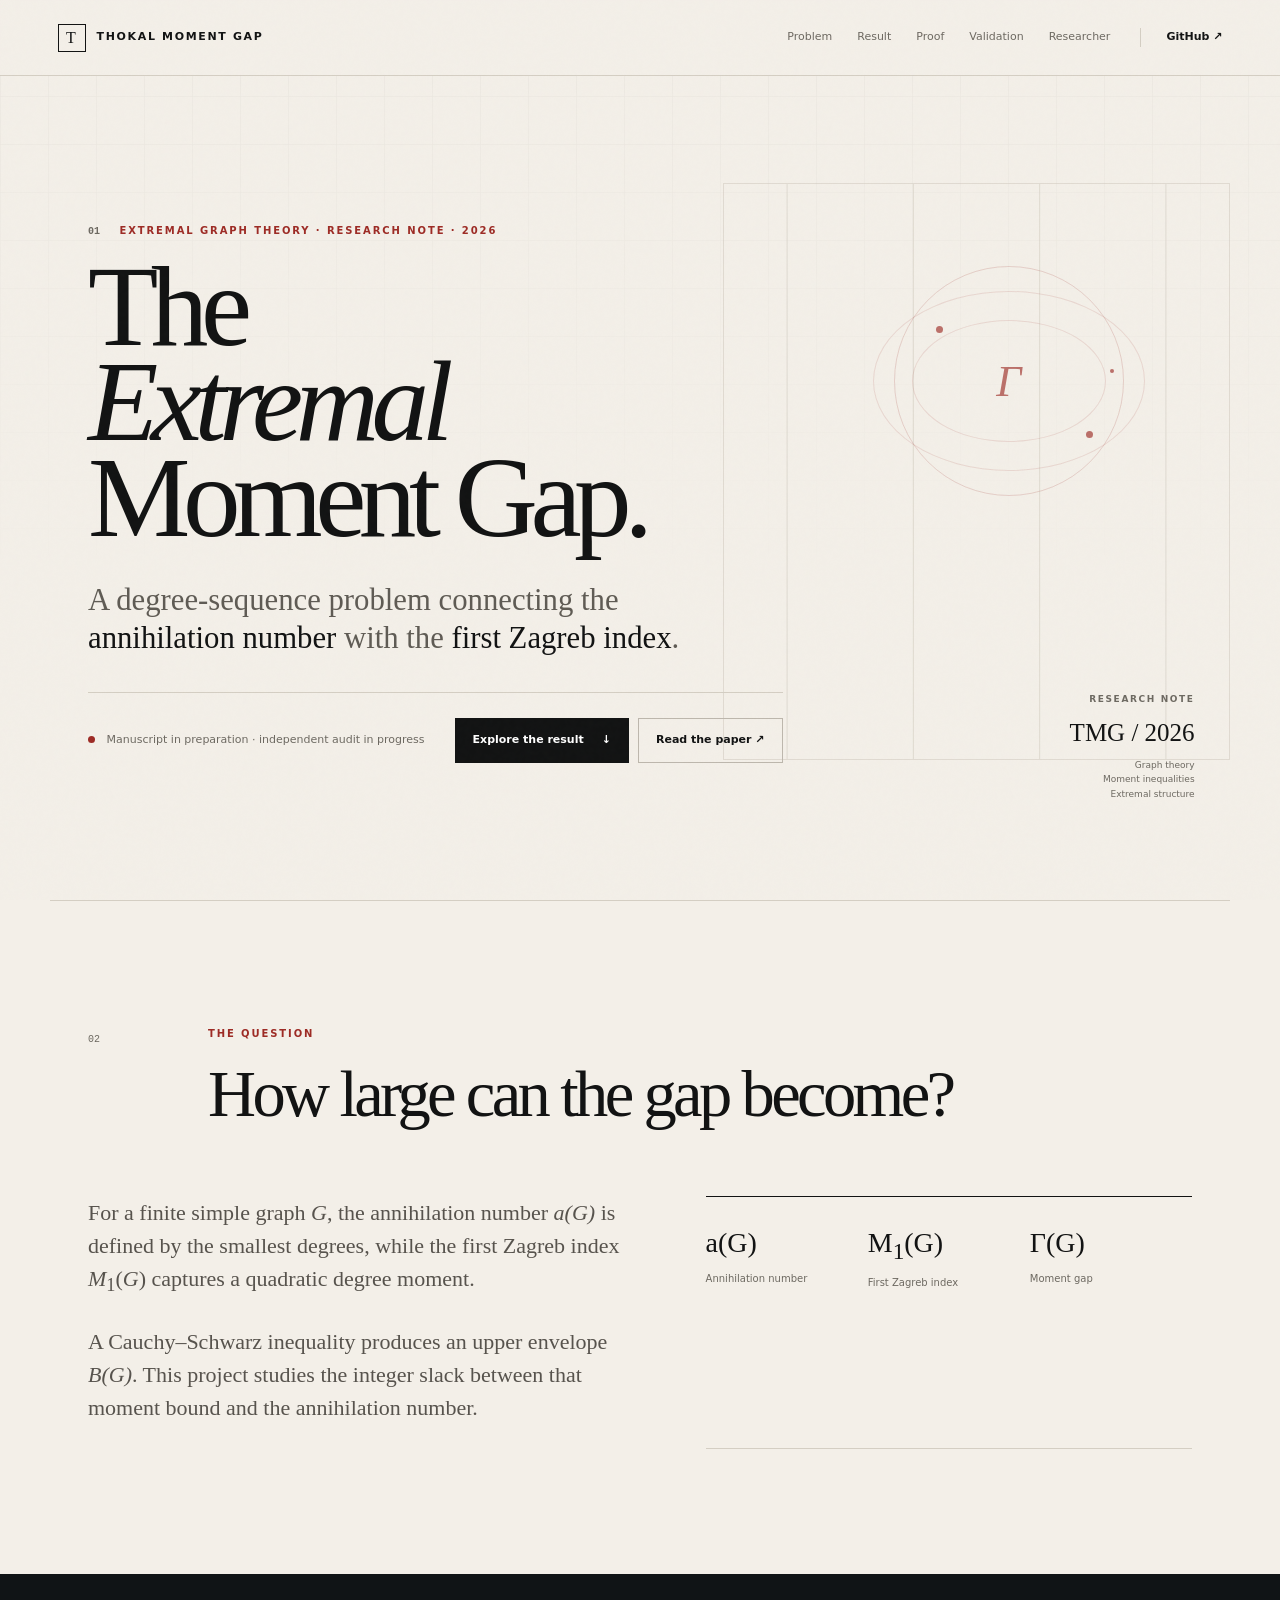
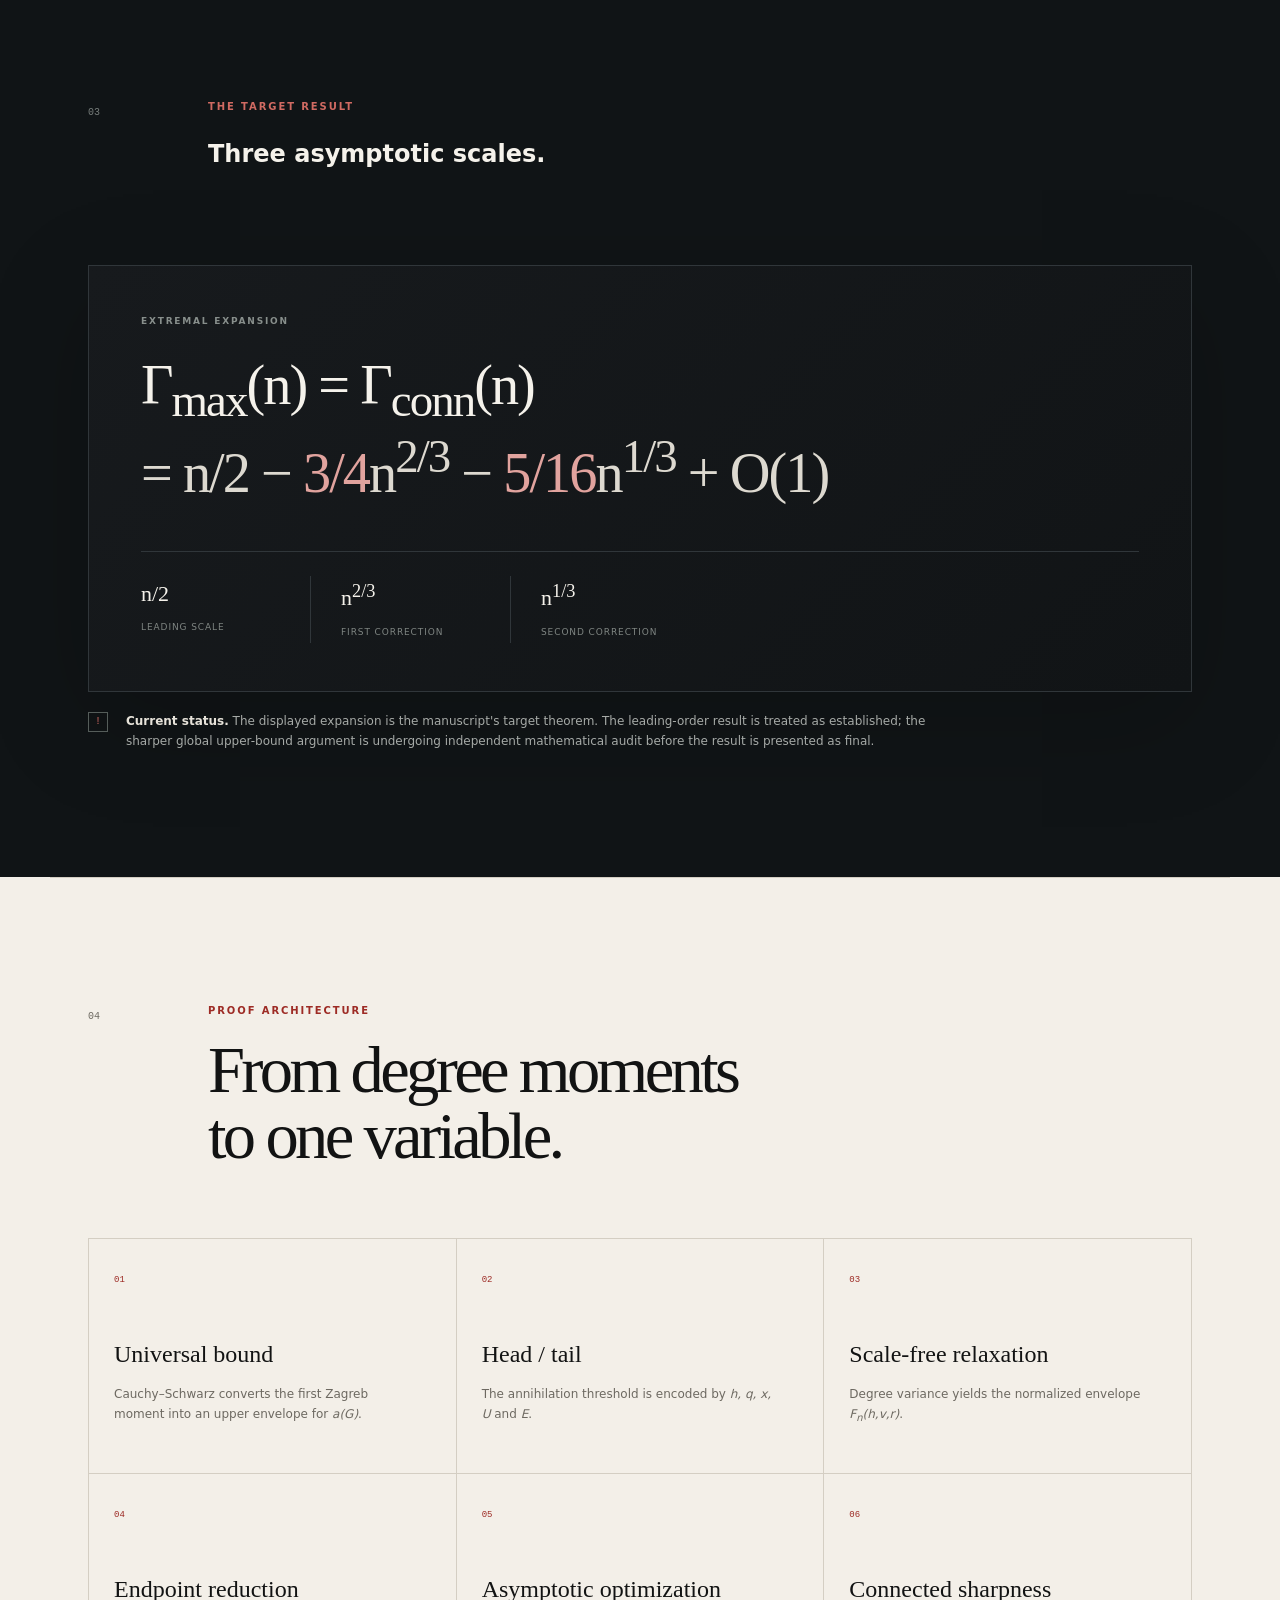
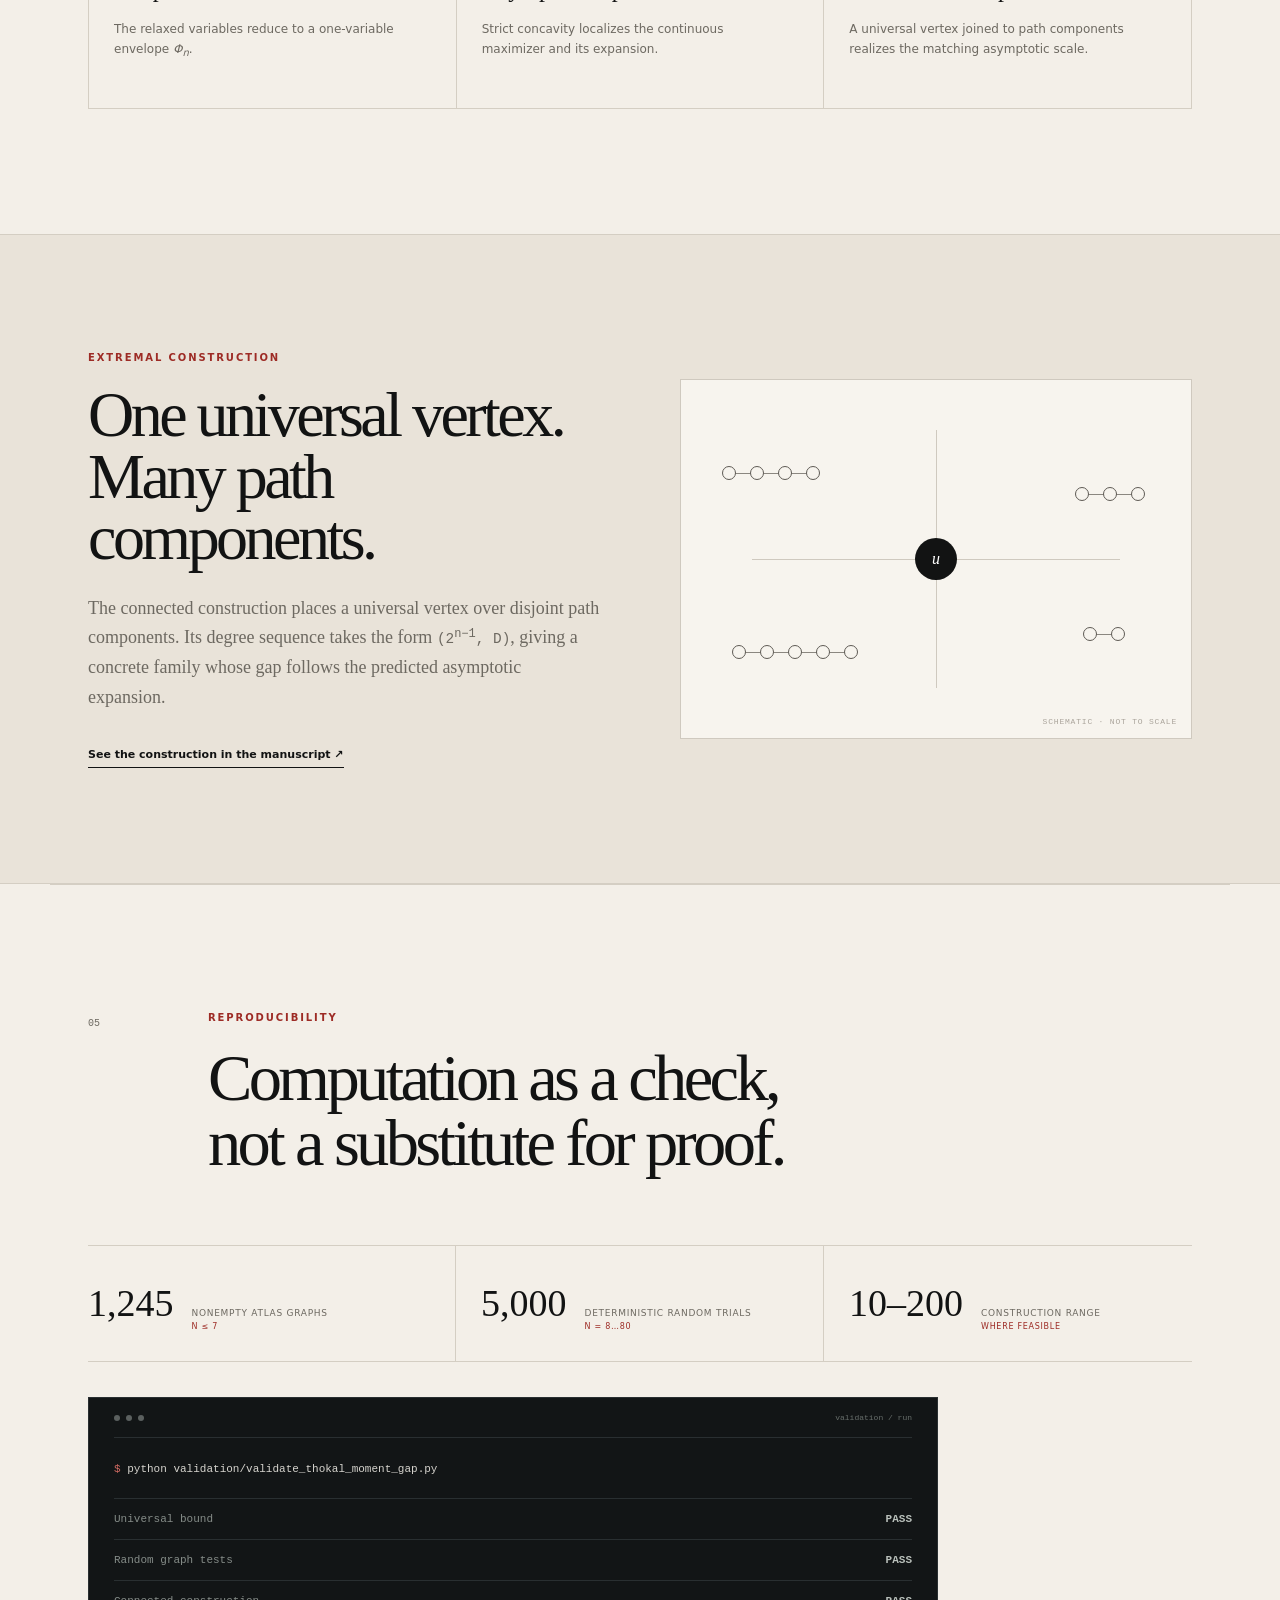
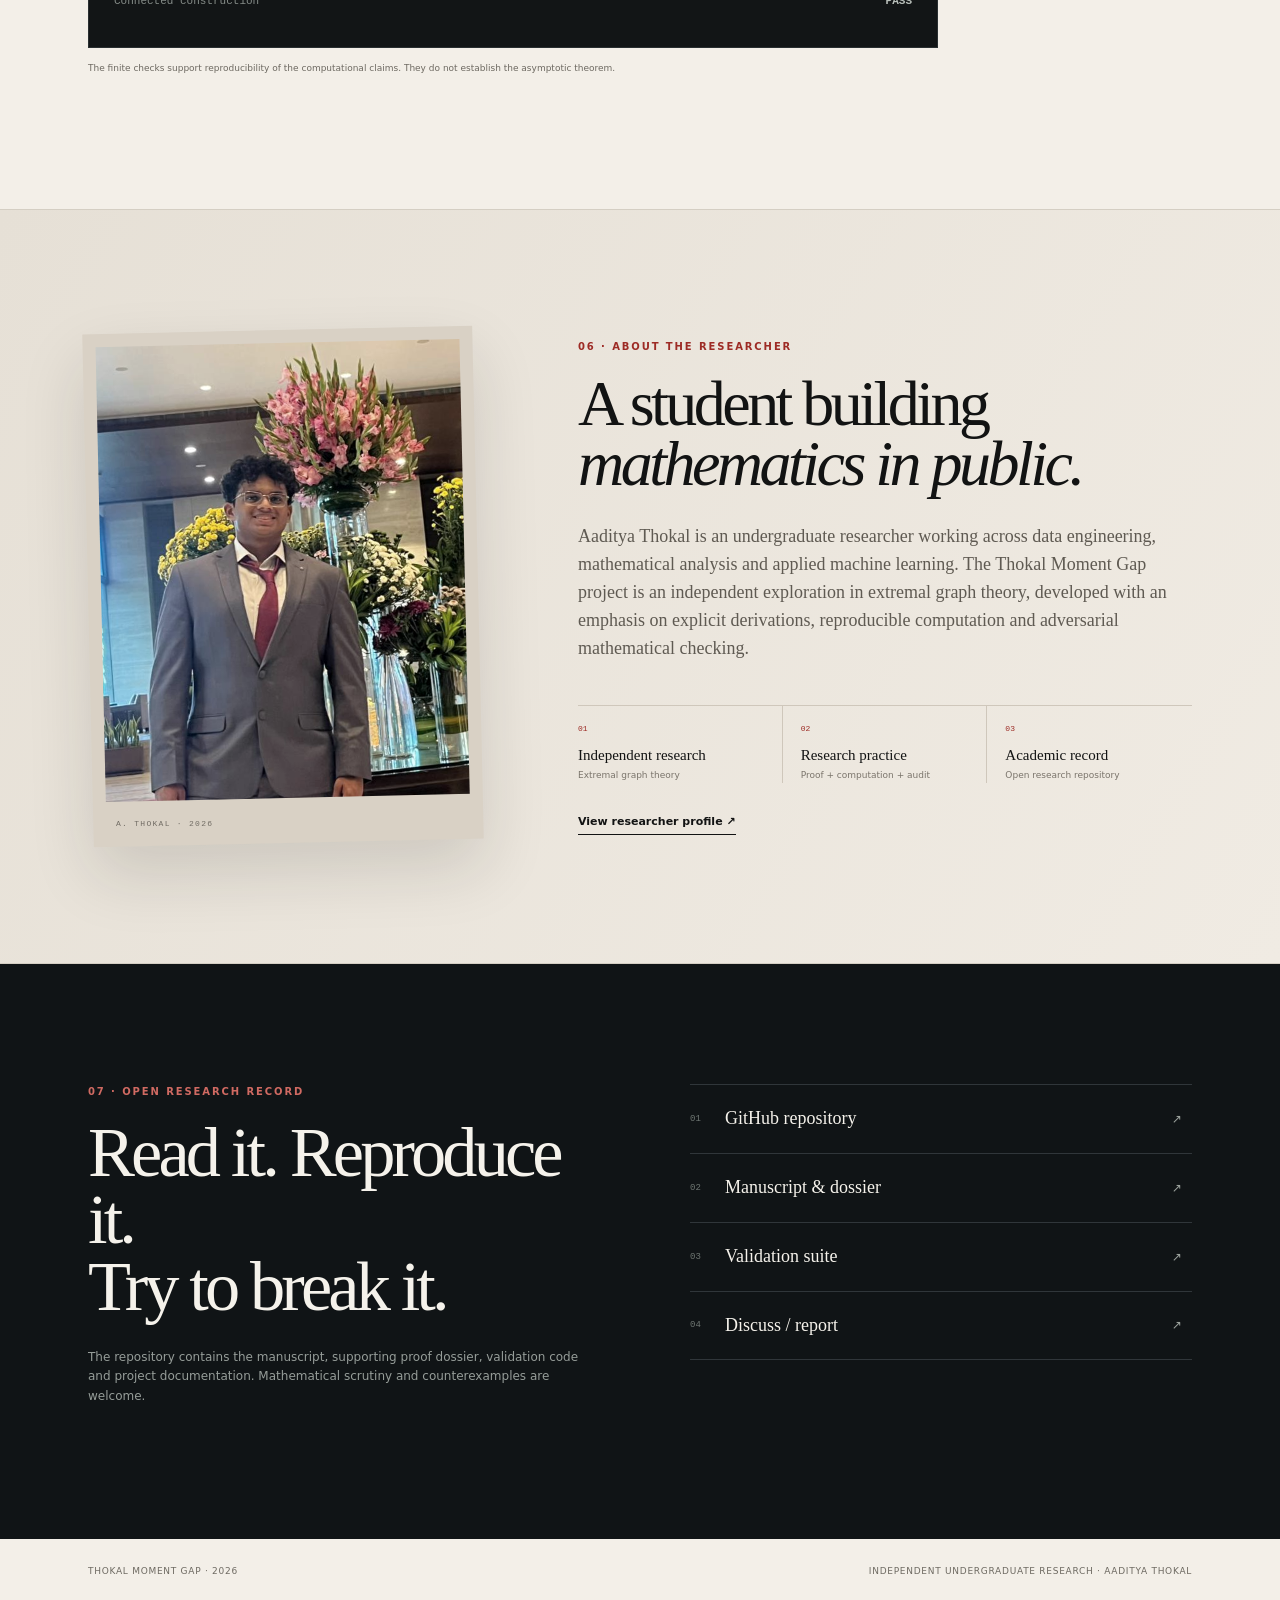
==== commit 7d5dd62c: "Add files via upload" ====
--- a/docs/index.html
+++ b/docs/index.html
@@ -5,28 +5,36 @@
 <meta name="viewport" content="width=device-width, initial-scale=1">
 <title>Thokal Moment Gap — Extremal Graph Theory</title>
 <meta name="description" content="An extremal moment-gap analysis between the annihilation number and the first Zagreb index.">
-<meta name="theme-color" content="#f4f1eb">
+<meta name="theme-color" content="#f3efe8">
 <link rel="stylesheet" href="style.css">
 </head>
 <body>
 <div class="grain" aria-hidden="true"></div>
+
 <header class="nav">
   <a class="brand" href="#top"><span class="brand-mark">T</span><span>THOKAL MOMENT GAP</span></a>
-  <nav><a href="#problem">Problem</a><a href="#result">Result</a><a href="#architecture">Architecture</a><a href="#validation">Validation</a><a href="#record">Record</a></nav>
+  <nav>
+    <a href="#problem">Problem</a><a href="#result">Result</a><a href="#architecture">Proof</a>
+    <a href="#validation">Validation</a><a href="#about">Researcher</a>
+  </nav>
   <a class="nav-github" href="https://github.com/aadityat23/Thokal-Moment-Gap" target="_blank" rel="noreferrer">GitHub ↗</a>
 </header>
 
 <main id="top">
 <section class="hero">
   <div class="hero-grid"></div>
+  <div class="hero-orbit"><span></span><span></span><span></span><i>Γ</i></div>
   <div class="hero-copy">
-    <div class="eyebrow"><span>01</span> EXTREMAL GRAPH THEORY · 2026</div>
+    <div class="eyebrow"><span>01</span> EXTREMAL GRAPH THEORY · RESEARCH NOTE · 2026</div>
     <h1>The<br><em>Extremal</em><br>Moment Gap.</h1>
     <p class="subtitle">A degree-sequence problem connecting the <strong>annihilation number</strong> with the <strong>first Zagreb index</strong>.</p>
     <div class="hero-rule"></div>
     <div class="hero-bottom">
-      <p class="status"><span class="status-dot"></span> Research manuscript · independent audit in progress</p>
-      <div class="hero-actions"><a class="button primary" href="#result">Explore the result <span>↓</span></a><a class="button quiet" href="https://github.com/aadityat23/Thokal-Moment-Gap/tree/main/paper" target="_blank" rel="noreferrer">Read the paper ↗</a></div>
+      <p class="status"><span class="status-dot"></span> Manuscript in preparation · independent audit in progress</p>
+      <div class="hero-actions">
+        <a class="button primary" href="#result">Explore the result <span>↓</span></a>
+        <a class="button quiet" href="https://github.com/aadityat23/Thokal-Moment-Gap/tree/main/paper" target="_blank" rel="noreferrer">Read the paper ↗</a>
+      </div>
     </div>
   </div>
   <aside class="hero-index"><span>RESEARCH NOTE</span><strong>TMG / 2026</strong><small>Graph theory<br>Moment inequalities<br>Extremal structure</small></aside>
@@ -35,7 +43,10 @@
 <section id="problem" class="section problem">
   <div class="section-head"><div class="section-number">02</div><div><p class="eyebrow">THE QUESTION</p><h2>How large can the gap become?</h2></div></div>
   <div class="split">
-    <div class="lead"><p>For a finite simple graph <em>G</em>, the annihilation number <em>a(G)</em> is defined by the smallest degrees, while the first Zagreb index <em>M</em><sub>1</sub>(<em>G</em>) captures a quadratic degree moment.</p><p>A Cauchy–Schwarz inequality produces an upper envelope <em>B(G)</em>. This project studies the integer slack between that moment bound and the annihilation number.</p></div>
+    <div class="lead">
+      <p>For a finite simple graph <em>G</em>, the annihilation number <em>a(G)</em> is defined by the smallest degrees, while the first Zagreb index <em>M</em><sub>1</sub>(<em>G</em>) captures a quadratic degree moment.</p>
+      <p>A Cauchy–Schwarz inequality produces an upper envelope <em>B(G)</em>. This project studies the integer slack between that moment bound and the annihilation number.</p>
+    </div>
     <div class="definition-card"><div><span>a(G)</span><small>Annihilation number</small></div><div><span>M<sub>1</sub>(G)</span><small>First Zagreb index</small></div><div><span>Γ(G)</span><small>Moment gap</small></div></div>
   </div>
 </section>
@@ -76,11 +87,24 @@
   <p class="small-note">The finite checks support reproducibility of the computational claims. They do not establish the asymptotic theorem.</p>
 </section>
 
+<section id="about" class="about">
+  <div class="about-inner">
+    <div class="about-photo"><div class="photo-frame"><img src="suitpfp.png" alt="Aaditya Thokal"></div><span class="photo-caption">A. THOKAL · 2026</span></div>
+    <div class="about-copy">
+      <p class="eyebrow">06 · ABOUT THE RESEARCHER</p>
+      <h2>A student building<br><em>mathematics in public.</em></h2>
+      <p>Aaditya Thokal is an undergraduate researcher working across data engineering, mathematical analysis and applied machine learning. The Thokal Moment Gap project is an independent exploration in extremal graph theory, developed with an emphasis on explicit derivations, reproducible computation and adversarial mathematical checking.</p>
+      <div class="about-facts"><div><span>01</span><b>Independent research</b><small>Extremal graph theory</small></div><div><span>02</span><b>Research practice</b><small>Proof + computation + audit</small></div><div><span>03</span><b>Academic record</b><small>Open research repository</small></div></div>
+      <a class="text-link light-link" href="https://github.com/aadityat23" target="_blank" rel="noreferrer">View researcher profile ↗</a>
+    </div>
+  </div>
+</section>
+
 <section id="record" class="record">
-  <div class="record-inner"><div><p class="eyebrow">06 · OPEN RESEARCH RECORD</p><h2>Read it. Reproduce it.<br>Try to break it.</h2><p>The repository contains the manuscript, supporting proof dossier, validation code and project documentation. Mathematical scrutiny and counterexamples are welcome.</p></div>
+  <div class="record-inner"><div><p class="eyebrow">07 · OPEN RESEARCH RECORD</p><h2>Read it. Reproduce it.<br>Try to break it.</h2><p>The repository contains the manuscript, supporting proof dossier, validation code and project documentation. Mathematical scrutiny and counterexamples are welcome.</p></div>
   <div class="record-links"><a href="https://github.com/aadityat23/Thokal-Moment-Gap" target="_blank" rel="noreferrer"><span>01</span> GitHub repository <b>↗</b></a><a href="https://github.com/aadityat23/Thokal-Moment-Gap/tree/main/paper" target="_blank" rel="noreferrer"><span>02</span> Manuscript & dossier <b>↗</b></a><a href="https://github.com/aadityat23/Thokal-Moment-Gap/tree/main/validation" target="_blank" rel="noreferrer"><span>03</span> Validation suite <b>↗</b></a><a href="https://github.com/aadityat23/Thokal-Moment-Gap/issues" target="_blank" rel="noreferrer"><span>04</span> Discuss / report <b>↗</b></a></div></div>
 </section>
 </main>
 <footer><span>THOKAL MOMENT GAP · 2026</span><span>Independent undergraduate research · Aaditya Thokal</span></footer>
 </body>
-</html>
+</html>
--- a/docs/style.css
+++ b/docs/style.css
@@ -1 +1 @@
- :root{--paper:#f4f1eb;--paper-2:#ebe7df;--ink:#151515;--muted:#6f6b63;--line:#d7d1c7;--dark:#111416;--dark-line:#30363a;--dark-muted:#a6aaa7;--accent:#9e2b25;--serif:Georgia,"Times New Roman",serif;--sans:Inter,ui-sans-serif,system-ui,-apple-system,BlinkMacSystemFont,"Segoe UI",sans-serif;--mono:"SFMono-Regular",Consolas,"Liberation Mono",monospace;--max:1180px}*{box-sizing:border-box}html{scroll-behavior:smooth}body{margin:0;background:var(--paper);color:var(--ink);font-family:var(--sans);line-height:1.65}body:before{content:"";position:fixed;inset:0;pointer-events:none;opacity:.035;background-image:linear-gradient(rgba(0,0,0,.7) 1px,transparent 1px),linear-gradient(90deg,rgba(0,0,0,.7) 1px,transparent 1px);background-size:48px 48px;mask-image:linear-gradient(to bottom,black,transparent 72%);z-index:-2}.grain{position:fixed;inset:0;pointer-events:none;opacity:.025;z-index:20;background-image:url("data:image/svg+xml,%3Csvg viewBox='0 0 180 180' xmlns='http://www.w3.org/2000/svg'%3E%3Cfilter id='n'%3E%3CfeTurbulence type='fractalNoise' baseFrequency='.9' numOctaves='4' stitchTiles='stitch'/%3E%3C/filter%3E%3Crect width='100%25' height='100%25' filter='url(%23n)' opacity='.7'/%3E%3C/svg%3E")}a{color:inherit}.nav{height:76px;padding:0 4.5vw;display:flex;align-items:center;gap:30px;border-bottom:1px solid var(--line);background:rgba(244,241,235,.88);position:sticky;top:0;z-index:15;backdrop-filter:blur(18px)}.brand{display:flex;align-items:center;gap:11px;text-decoration:none;margin-right:auto;font-size:11px;font-weight:850;letter-spacing:.15em}.brand-mark{width:28px;height:28px;display:grid;place-items:center;border:1px solid var(--ink);font-family:var(--serif);font-size:16px;font-weight:400}.nav nav{display:flex;gap:26px}.nav nav a,.nav-github{font-size:11px;color:var(--muted);text-decoration:none;transition:.2s}.nav nav a:hover,.nav-github:hover{color:var(--ink)}.nav-github{border-left:1px solid var(--line);padding-left:25px;font-weight:750;color:var(--ink)}.hero{min-height:calc(100vh - 76px);max-width:var(--max);margin:0 auto;padding:90px 38px 80px;position:relative;display:flex;align-items:center}.hero-grid{position:absolute;right:0;top:13%;width:43%;height:70%;border:1px solid var(--line);background:linear-gradient(90deg,transparent 49.8%,var(--line) 50%,transparent 50.2%),linear-gradient(transparent 49.8%,var(--line) 50%,transparent 50.2%);background-size:25% 25%;opacity:.62}.hero-copy{position:relative;z-index:2;max-width:910px}.eyebrow{margin:0 0 18px;color:var(--accent);font-size:10px;font-weight:850;letter-spacing:.19em}.eyebrow span{display:inline-block;margin-right:14px;color:var(--muted);font-family:var(--mono);letter-spacing:0}.hero h1{margin:0;font-family:var(--serif);font-weight:400;font-size:clamp(64px,9vw,124px);line-height:.83;letter-spacing:-.065em}.hero h1 em{font-style:italic}.subtitle{max-width:650px;margin:35px 0;font-family:var(--serif);font-size:clamp(22px,2.4vw,31px);line-height:1.25;color:#5f5b54}.subtitle strong{font-weight:500;color:var(--ink)}.hero-rule{height:1px;background:var(--line);max-width:850px}.hero-bottom{display:flex;align-items:center;justify-content:space-between;gap:30px;padding-top:25px;max-width:850px}.status{margin:0;color:var(--muted);font-size:11px}.status-dot{display:inline-block;width:7px;height:7px;border-radius:50%;background:var(--accent);margin-right:8px}.hero-actions{display:flex;gap:9px;white-space:nowrap}.button{display:inline-flex;align-items:center;gap:18px;padding:12px 17px;border:1px solid #bdb7ad;text-decoration:none;font-size:11px;font-weight:800;transition:.2s}.button:hover{transform:translateY(-2px)}.button.primary{background:var(--ink);color:#fff;border-color:var(--ink)}.hero-index{position:absolute;right:3%;bottom:12%;display:flex;flex-direction:column;gap:5px;text-align:right;color:var(--muted)}.hero-index span{font-size:9px;letter-spacing:.18em;font-weight:800}.hero-index strong{font-family:var(--serif);font-size:25px;font-weight:400;color:var(--ink)}.hero-index small{font-size:9px;line-height:1.6}.section{max-width:var(--max);margin:0 auto;padding:125px 38px;border-top:1px solid var(--line)}.section-head{display:grid;grid-template-columns:90px 1fr;gap:30px;align-items:start;margin-bottom:70px}.section-number{font-family:var(--mono);font-size:10px;color:var(--muted);padding-top:6px}.section h2{margin:0;font-family:var(--serif);font-weight:400;font-size:clamp(42px,5.2vw,70px);line-height:.98;letter-spacing:-.055em}.split{display:grid;grid-template-columns:1.05fr .95fr;gap:80px}.lead{max-width:650px;font-family:var(--serif);font-size:22px;line-height:1.5;color:#57534d}.lead p{margin:0 0 25px}.definition-card{border-top:1px solid var(--ink);display:grid;grid-template-columns:repeat(3,1fr)}.definition-card div{padding:23px 14px 24px 0;border-bottom:1px solid var(--line)}.definition-card span{display:block;font-family:var(--serif);font-size:28px}.definition-card small{display:block;margin-top:5px;color:var(--muted);font-size:10px}.result-section{background:var(--dark);color:#f5f2eb;padding:125px 0}.result-inner{max-width:var(--max);margin:0 auto;padding:0 38px}.light .section-number{color:#777d7b}.result-section .eyebrow{color:#d06a62}.theorem-card{border:1px solid var(--dark-line);background:linear-gradient(135deg,#171a1d,#111416);padding:48px 52px;margin-bottom:20px}.theorem-label{margin:0 0 24px;font-size:9px;letter-spacing:.2em;color:#888f8c;font-weight:850}.theorem{font-family:var(--serif);font-size:clamp(29px,4.4vw,58px);line-height:1.18;letter-spacing:-.035em}.theorem span{color:#ddd9d0}.theorem b{color:#e1a39e;font-weight:400}.theorem-meta{display:flex;margin-top:45px;border-top:1px solid var(--dark-line);padding-top:24px}.theorem-meta span{min-width:170px;padding-right:30px;border-right:1px solid var(--dark-line);margin-right:30px}.theorem-meta span:last-child{border:0}.theorem-meta b{display:block;font-family:var(--serif);font-size:22px;font-weight:400}.theorem-meta small{color:#7f8582;font-size:9px;text-transform:uppercase;letter-spacing:.1em}.research-note{display:flex;gap:18px;align-items:flex-start;color:var(--dark-muted);font-size:12px;max-width:850px}.research-note p{margin:0}.research-note strong{color:#e6e2d9}.note-mark{width:20px;height:20px;border:1px solid #555d5a;display:grid;place-items:center;color:#d06a62;font-family:var(--mono);font-size:10px;flex:none}.architecture-grid{display:grid;grid-template-columns:repeat(3,1fr);border-top:1px solid var(--line);border-left:1px solid var(--line)}.architecture-grid article{min-height:235px;padding:25px;border-right:1px solid var(--line);border-bottom:1px solid var(--line);transition:.25s}.architecture-grid article:hover{background:var(--paper-2);transform:translateY(-2px)}.architecture-grid article>span{font-family:var(--mono);font-size:9px;color:var(--accent)}.architecture-grid h3{font-family:var(--serif);font-size:24px;font-weight:400;margin:45px 0 10px}.architecture-grid p{margin:0;max-width:300px;color:var(--muted);font-size:12px}.construction{background:var(--paper-2);border-top:1px solid var(--line);border-bottom:1px solid var(--line);padding:115px max(38px,calc((100vw - var(--max))/2 + 38px));display:grid;grid-template-columns:1fr 1fr;gap:80px;align-items:center}.construction h2{margin:0 0 25px;font-family:var(--serif);font-size:clamp(43px,5vw,68px);line-height:.96;font-weight:400;letter-spacing:-.055em}.construction-copy>p:not(.eyebrow){max-width:550px;color:var(--muted);font-family:var(--serif);font-size:18px}.mono{font-family:var(--mono);font-size:.8em}.text-link{display:inline-block;margin-top:16px;font-size:11px;font-weight:800;text-decoration:none;border-bottom:1px solid var(--ink);padding-bottom:3px}.diagram{height:360px;position:relative;border:1px solid #cfc9bf;background:#f7f4ee;overflow:hidden}.diagram:before,.diagram:after{content:"";position:absolute;background:#cfc9bf}.diagram:before{left:14%;right:14%;top:50%;height:1px}.diagram:after{top:14%;bottom:14%;left:50%;width:1px}.vertex{position:absolute;z-index:2;width:42px;height:42px;border-radius:50%;display:grid;place-items:center;font-family:var(--serif);font-style:italic;background:var(--ink);color:#fff;left:calc(50% - 21px);top:calc(50% - 21px)}.path{position:absolute;display:flex;align-items:center;gap:14px}.path:before{content:"";position:absolute;left:7px;right:7px;top:50%;height:1px;background:#8b8780}.path i{position:relative;z-index:1;width:14px;height:14px;border:1px solid #5e5a54;border-radius:50%;background:#f7f4ee}.p1{left:8%;top:24%}.p2{right:9%;top:30%}.p3{left:10%;bottom:22%}.p4{right:13%;bottom:27%}.diagram-caption{position:absolute;right:14px;bottom:12px;color:#aaa49b;font:8px var(--mono);letter-spacing:.1em;text-transform:uppercase}.metrics{display:grid;grid-template-columns:repeat(3,1fr);border-top:1px solid var(--line);border-bottom:1px solid var(--line);margin-bottom:35px}.metrics>div{display:flex;align-items:baseline;gap:18px;padding:26px 20px 26px 0;border-right:1px solid var(--line)}.metrics>div+div{padding-left:25px}.metrics>div:last-child{border:0}.metrics strong{font-family:var(--serif);font-size:38px;font-weight:400}.metrics span{font-size:9px;line-height:1.4;color:var(--muted);text-transform:uppercase;letter-spacing:.08em}.metrics small{font-size:8px;color:var(--accent)}.terminal{max-width:850px;background:#121516;border:1px solid #292f31;color:#d6d4ce;padding:0 25px 25px;font-family:var(--mono);font-size:11px}.terminal-top{height:40px;border-bottom:1px solid #292f31;display:flex;align-items:center;gap:6px;margin-bottom:22px}.terminal-top span{width:6px;height:6px;border-radius:50%;background:#5b605f}.terminal-top em{font-style:normal;color:#686f6c;font-size:8px;margin-left:auto}.terminal code{display:block;margin-bottom:20px}.terminal code b{color:#d06a62;font-weight:400}.terminal-row{display:flex;justify-content:space-between;border-top:1px solid #292f31;padding:11px 0;color:#858c88}.terminal-row b{color:#b9c0bb}.small-note{font-size:9px;color:var(--muted);margin-top:13px}.record{background:var(--dark);color:#f5f2eb;padding:120px 0}.record-inner{max-width:var(--max);margin:0 auto;padding:0 38px;display:grid;grid-template-columns:1fr 1fr;gap:100px}.record .eyebrow{color:#d06a62}.record h2{font-family:var(--serif);font-size:clamp(48px,5.5vw,75px);font-weight:400;line-height:.95;letter-spacing:-.055em;margin:0 0 28px}.record p:not(.eyebrow){max-width:520px;color:#969d99;font-size:12px}.record-links{border-top:1px solid var(--dark-line)}.record-links a{display:grid;grid-template-columns:35px 1fr 20px;align-items:center;padding:19px 0;border-bottom:1px solid var(--dark-line);text-decoration:none;font-family:var(--serif);font-size:18px}.record-links span{font:9px var(--mono);color:#6e7672}.record-links b{font:12px var(--sans);font-weight:400;color:#9ea49f}.record-links a:hover{color:#fff}.record-links a:hover b{color:#d06a62}footer{max-width:var(--max);margin:0 auto;padding:25px 38px 45px;display:flex;justify-content:space-between;gap:20px;color:var(--muted);font-size:9px;letter-spacing:.08em;text-transform:uppercase}@media(max-width:900px){.nav nav{display:none}.nav-github{padding-left:0;border:0}.hero{padding-top:70px}.hero-grid{width:55%;opacity:.35}.hero-index{display:none}.split,.construction,.record-inner{grid-template-columns:1fr;gap:55px}.architecture-grid{grid-template-columns:repeat(2,1fr)}}@media(max-width:650px){.nav{padding:0 20px}.brand span:last-child{display:none}.hero,.section,.result-inner{padding-left:22px;padding-right:22px}.hero{min-height:auto;padding-top:90px;padding-bottom:80px}.hero h1{font-size:65px}.hero-bottom{display:block}.hero-actions{margin-top:22px;flex-wrap:wrap}.hero-grid{display:none}.section-head{grid-template-columns:40px 1fr;gap:15px;margin-bottom:45px}.definition-card{grid-template-columns:1fr}.definition-card div{display:flex;align-items:baseline;gap:15px}.theorem-card{padding:30px 22px}.theorem-meta{display:block}.theorem-meta span{display:block;border-right:0;border-bottom:1px solid var(--dark-line);padding:12px 0;margin:0}.architecture-grid{grid-template-columns:1fr}.construction{padding:80px 22px}.diagram{height:280px}.metrics{display:block}.metrics>div,.metrics>div+div{border-right:0;border-bottom:1px solid var(--line);padding:18px 0}.metrics>div:last-child{border-bottom:0}.record{padding:85px 0}.record-inner{padding:0 22px}footer{padding:25px 22px 40px;display:block}footer span{display:block;margin-bottom:8px}}
+ :root{--paper:#f3efe8;--paper-2:#e9e3d9;--ink:#121313;--muted:#6d6961;--line:#d4cec3;--dark:#101416;--dark-line:#30363a;--dark-muted:#a6aaa7;--accent:#9d2b25;--accent2:#c7655c;--serif:Georgia,"Times New Roman",serif;--sans:Inter,ui-sans-serif,system-ui,-apple-system,BlinkMacSystemFont,"Segoe UI",sans-serif;--mono:"SFMono-Regular",Consolas,"Liberation Mono",monospace;--max:1180px}*{box-sizing:border-box}html{scroll-behavior:smooth}body{margin:0;background:var(--paper);color:var(--ink);font-family:var(--sans);line-height:1.65}body:before{content:"";position:fixed;inset:0;pointer-events:none;opacity:.035;background-image:linear-gradient(rgba(0,0,0,.7) 1px,transparent 1px),linear-gradient(90deg,rgba(0,0,0,.7) 1px,transparent 1px);background-size:48px 48px;mask-image:linear-gradient(to bottom,black,transparent 72%);z-index:-2}.grain{position:fixed;inset:0;pointer-events:none;opacity:.025;z-index:20;background-image:url("data:image/svg+xml,%3Csvg viewBox='0 0 180 180' xmlns='http://www.w3.org/2000/svg'%3E%3Cfilter id='n'%3E%3CfeTurbulence type='fractalNoise' baseFrequency='.9' numOctaves='4' stitchTiles='stitch'/%3E%3C/filter%3E%3Crect width='100%25' height='100%25' filter='url(%23n)' opacity='.7'/%3E%3C/svg%3E")}a{color:inherit}.nav{height:76px;padding:0 4.5vw;display:flex;align-items:center;gap:30px;border-bottom:1px solid var(--line);background:rgba(243,239,232,.9);position:sticky;top:0;z-index:15;backdrop-filter:blur(18px)}.brand{display:flex;align-items:center;gap:11px;text-decoration:none;margin-right:auto;font-size:11px;font-weight:850;letter-spacing:.15em}.brand-mark{width:28px;height:28px;display:grid;place-items:center;border:1px solid var(--ink);font-family:var(--serif);font-size:16px;font-weight:400}.nav nav{display:flex;gap:25px}.nav nav a,.nav-github{font-size:11px;color:var(--muted);text-decoration:none;transition:.2s}.nav nav a:hover,.nav-github:hover{color:var(--ink)}.nav-github{border-left:1px solid var(--line);padding-left:25px;font-weight:750;color:var(--ink)}.hero{min-height:calc(100vh - 76px);max-width:var(--max);margin:0 auto;padding:90px 38px 80px;position:relative;display:flex;align-items:center}.hero-grid{position:absolute;right:0;top:13%;width:43%;height:70%;border:1px solid var(--line);background:linear-gradient(90deg,transparent 49.8%,var(--line) 50%,transparent 50.2%),linear-gradient(transparent 49.8%,var(--line) 50%,transparent 50.2%);background-size:25% 25%;opacity:.62}.hero-copy{position:relative;z-index:2;max-width:910px}.eyebrow{margin:0 0 18px;color:var(--accent);font-size:10px;font-weight:850;letter-spacing:.19em}.eyebrow span{display:inline-block;margin-right:14px;color:var(--muted);font-family:var(--mono);letter-spacing:0}.hero h1{margin:0;font-family:var(--serif);font-weight:400;font-size:clamp(64px,9vw,124px);line-height:.83;letter-spacing:-.065em}.hero h1 em{font-style:italic}.subtitle{max-width:650px;margin:35px 0;font-family:var(--serif);font-size:clamp(22px,2.4vw,31px);line-height:1.25;color:#5f5b54}.subtitle strong{font-weight:500;color:var(--ink)}.hero-rule{height:1px;background:var(--line);max-width:850px}.hero-bottom{display:flex;align-items:center;justify-content:space-between;gap:30px;padding-top:25px;max-width:850px}.status{margin:0;color:var(--muted);font-size:11px}.status-dot{display:inline-block;width:7px;height:7px;border-radius:50%;background:var(--accent);margin-right:8px}.hero-actions{display:flex;gap:9px;white-space:nowrap}.button{display:inline-flex;align-items:center;gap:18px;padding:12px 17px;border:1px solid #bdb7ad;text-decoration:none;font-size:11px;font-weight:800;transition:.2s}.button:hover{transform:translateY(-2px)}.button.primary{background:var(--ink);color:#fff;border-color:var(--ink)}.hero-index{position:absolute;right:3%;bottom:12%;display:flex;flex-direction:column;gap:5px;text-align:right;color:var(--muted)}.hero-index span{font-size:9px;letter-spacing:.18em;font-weight:800}.hero-index strong{font-family:var(--serif);font-size:25px;font-weight:400;color:var(--ink)}.hero-index small{font-size:9px;line-height:1.6}.hero-orbit{position:absolute;right:9%;top:23%;width:230px;height:230px;border:1px solid rgba(157,43,37,.25);border-radius:50%;opacity:.65}.hero-orbit:before,.hero-orbit:after{content:"";position:absolute;border:1px solid rgba(157,43,37,.18);border-radius:50%}.hero-orbit:before{inset:24px -22px}.hero-orbit:after{inset:53px 17px}.hero-orbit i{position:absolute;left:50%;top:50%;transform:translate(-50%,-50%);font:italic 44px var(--serif);color:var(--accent)}.hero-orbit span{position:absolute;width:7px;height:7px;border-radius:50%;background:var(--accent)}.hero-orbit span:nth-child(1){left:18%;top:26%}.hero-orbit span:nth-child(2){right:13%;bottom:25%}.hero-orbit span:nth-child(3){right:4%;top:45%;width:4px;height:4px}.section{max-width:var(--max);margin:0 auto;padding:125px 38px;border-top:1px solid var(--line)}.section-head{display:grid;grid-template-columns:90px 1fr;gap:30px;align-items:start;margin-bottom:70px}.section-number{font-family:var(--mono);font-size:10px;color:var(--muted);padding-top:6px}.section h2{margin:0;font-family:var(--serif);font-weight:400;font-size:clamp(42px,5.2vw,70px);line-height:.98;letter-spacing:-.055em}.split{display:grid;grid-template-columns:1.05fr .95fr;gap:80px}.lead{max-width:650px;font-family:var(--serif);font-size:22px;line-height:1.5;color:#57534d}.lead p{margin:0 0 25px}.definition-card{border-top:1px solid var(--ink);display:grid;grid-template-columns:repeat(3,1fr)}.definition-card div{padding:23px 14px 24px 0;border-bottom:1px solid var(--line)}.definition-card span{display:block;font-family:var(--serif);font-size:28px}.definition-card small{display:block;margin-top:5px;color:var(--muted);font-size:10px}.result-section{background:var(--dark);color:#f5f2eb;padding:125px 0}.result-inner{max-width:var(--max);margin:0 auto;padding:0 38px}.light .section-number{color:#777d7b}.result-section .eyebrow,.record .eyebrow{color:#d06a62}.theorem-card{border:1px solid var(--dark-line);background:linear-gradient(135deg,#171a1d,#111416);padding:48px 52px;margin-bottom:20px;box-shadow:0 30px 100px rgba(0,0,0,.18)}.theorem-label{margin:0 0 24px;font-size:9px;letter-spacing:.2em;color:#888f8c;font-weight:850}.theorem{font-family:var(--serif);font-size:clamp(29px,4.4vw,58px);line-height:1.18;letter-spacing:-.035em}.theorem span{color:#ddd9d0}.theorem b{color:#e1a39e;font-weight:400}.theorem-meta{display:flex;margin-top:45px;border-top:1px solid var(--dark-line);padding-top:24px}.theorem-meta span{min-width:170px;padding-right:30px;border-right:1px solid var(--dark-line);margin-right:30px}.theorem-meta span:last-child{border:0}.theorem-meta b{display:block;font-family:var(--serif);font-size:22px;font-weight:400}.theorem-meta small{color:#7f8582;font-size:9px;text-transform:uppercase;letter-spacing:.1em}.research-note{display:flex;gap:18px;align-items:flex-start;color:var(--dark-muted);font-size:12px;max-width:850px}.research-note p{margin:0}.research-note strong{color:#e6e2d9}.note-mark{width:20px;height:20px;border:1px solid #555d5a;display:grid;place-items:center;color:#d06a62;font-family:var(--mono);font-size:10px;flex:none}.architecture-grid{display:grid;grid-template-columns:repeat(3,1fr);border-top:1px solid var(--line);border-left:1px solid var(--line)}.architecture-grid article{min-height:235px;padding:25px;border-right:1px solid var(--line);border-bottom:1px solid var(--line);transition:.25s}.architecture-grid article:hover{background:var(--paper-2);transform:translateY(-2px)}.architecture-grid article>span{font-family:var(--mono);font-size:9px;color:var(--accent)}.architecture-grid h3{font-family:var(--serif);font-size:24px;font-weight:400;margin:45px 0 10px}.architecture-grid p{margin:0;max-width:300px;color:var(--muted);font-size:12px}.construction{background:var(--paper-2);border-top:1px solid var(--line);border-bottom:1px solid var(--line);padding:115px max(38px,calc((100vw - var(--max))/2 + 38px));display:grid;grid-template-columns:1fr 1fr;gap:80px;align-items:center}.construction h2{margin:0 0 25px;font-family:var(--serif);font-size:clamp(43px,5vw,68px);line-height:.96;font-weight:400;letter-spacing:-.055em}.construction-copy>p:not(.eyebrow){max-width:550px;color:var(--muted);font-family:var(--serif);font-size:18px}.mono{font-family:var(--mono);font-size:.8em}.text-link{display:inline-block;margin-top:16px;font-size:11px;font-weight:800;text-decoration:none;border-bottom:1px solid var(--ink);padding-bottom:3px}.diagram{height:360px;position:relative;border:1px solid #cfc9bf;background:#f7f4ee;overflow:hidden}.diagram:before,.diagram:after{content:"";position:absolute;background:#cfc9bf}.diagram:before{left:14%;right:14%;top:50%;height:1px}.diagram:after{top:14%;bottom:14%;left:50%;width:1px}.vertex{position:absolute;z-index:2;width:42px;height:42px;border-radius:50%;display:grid;place-items:center;font-family:var(--serif);font-style:italic;background:var(--ink);color:#fff;left:calc(50% - 21px);top:calc(50% - 21px)}.path{position:absolute;display:flex;align-items:center;gap:14px}.path:before{content:"";position:absolute;left:7px;right:7px;top:50%;height:1px;background:#8b8780}.path i{position:relative;z-index:1;width:14px;height:14px;border:1px solid #5e5a54;border-radius:50%;background:#f7f4ee}.p1{left:8%;top:24%}.p2{right:9%;top:30%}.p3{left:10%;bottom:22%}.p4{right:13%;bottom:27%}.diagram-caption{position:absolute;right:14px;bottom:12px;color:#aaa49b;font:8px var(--mono);letter-spacing:.1em;text-transform:uppercase}.metrics{display:grid;grid-template-columns:repeat(3,1fr);border-top:1px solid var(--line);border-bottom:1px solid var(--line);margin-bottom:35px}.metrics>div{display:flex;align-items:baseline;gap:18px;padding:26px 20px 26px 0;border-right:1px solid var(--line)}.metrics>div+div{padding-left:25px}.metrics>div:last-child{border:0}.metrics strong{font-family:var(--serif);font-size:38px;font-weight:400}.metrics span{font-size:9px;line-height:1.4;color:var(--muted);text-transform:uppercase;letter-spacing:.08em}.metrics small{font-size:8px;color:var(--accent)}.terminal{max-width:850px;background:#121516;border:1px solid #292f31;color:#d6d4ce;padding:0 25px 25px;font-family:var(--mono);font-size:11px}.terminal-top{height:40px;border-bottom:1px solid #292f31;display:flex;align-items:center;gap:6px;margin-bottom:22px}.terminal-top span{width:6px;height:6px;border-radius:50%;background:#5b605f}.terminal-top em{font-style:normal;color:#686f6c;font-size:8px;margin-left:auto}.terminal code{display:block;margin-bottom:20px}.terminal code b{color:#d06a62;font-weight:400}.terminal-row{display:flex;justify-content:space-between;border-top:1px solid #292f31;padding:11px 0;color:#858c88}.terminal-row b{color:#b9c0bb}.small-note{font-size:9px;color:var(--muted);margin-top:13px}.about{background:linear-gradient(120deg,#e6e0d6,#f0ebe3);border-top:1px solid var(--line);border-bottom:1px solid var(--line);padding:120px 0}.about-inner{max-width:var(--max);margin:0 auto;padding:0 38px;display:grid;grid-template-columns:390px 1fr;gap:100px;align-items:center}.about-photo{position:relative}.photo-frame{background:#d9d1c5;padding:13px 13px 45px;box-shadow:0 28px 65px rgba(30,27,23,.14);transform:rotate(-1.3deg)}.photo-frame img{display:block;width:100%;aspect-ratio:4/5;object-fit:cover;object-position:center 18%;filter:saturate(.78) contrast(1.02)}.photo-caption{position:absolute;left:28px;bottom:15px;font:8px var(--mono);letter-spacing:.16em;color:#716c64}.about-copy h2{font-family:var(--serif);font-size:clamp(46px,5vw,72px);line-height:.95;letter-spacing:-.055em;font-weight:400;margin:0 0 28px}.about-copy h2 em{font-style:italic}.about-copy>p:not(.eyebrow){max-width:650px;color:#5f5a52;font-family:var(--serif);font-size:18px;line-height:1.55}.about-facts{display:grid;grid-template-columns:repeat(3,1fr);border-top:1px solid #cfc7bb;margin-top:42px}.about-facts div{padding:18px 14px 0 0;border-right:1px solid #cfc7bb}.about-facts div+div{padding-left:18px}.about-facts div:last-child{border-right:0}.about-facts span{display:block;font:8px var(--mono);color:var(--accent);margin-bottom:14px}.about-facts b{display:block;font:15px var(--serif);font-weight:400}.about-facts small{display:block;color:#7a746b;font-size:9px;margin-top:4px}.light-link{margin-top:30px}.record{background:var(--dark);color:#f5f2eb;padding:120px 0}.record-inner{max-width:var(--max);margin:0 auto;padding:0 38px;display:grid;grid-template-columns:1fr 1fr;gap:100px}.record h2{font-family:var(--serif);font-size:clamp(48px,5.5vw,75px);font-weight:400;line-height:.95;letter-spacing:-.055em;margin:0 0 28px}.record p:not(.eyebrow){max-width:520px;color:#969d99;font-size:12px}.record-links{border-top:1px solid var(--dark-line)}.record-links a{display:grid;grid-template-columns:35px 1fr 20px;align-items:center;padding:19px 0;border-bottom:1px solid var(--dark-line);text-decoration:none;font-family:var(--serif);font-size:18px}.record-links span{font:9px var(--mono);color:#6e7672}.record-links b{font:12px var(--sans);font-weight:400;color:#9ea49f}.record-links a:hover{color:#fff}.record-links a:hover b{color:#d06a62}footer{max-width:var(--max);margin:0 auto;padding:25px 38px 45px;display:flex;justify-content:space-between;gap:20px;color:var(--muted);font-size:9px;letter-spacing:.08em;text-transform:uppercase}@media(max-width:900px){.nav nav{display:none}.nav-github{padding-left:0;border:0}.hero{padding-top:70px}.hero-grid{width:55%;opacity:.35}.hero-index,.hero-orbit{display:none}.split,.construction,.record-inner,.about-inner{grid-template-columns:1fr;gap:55px}.architecture-grid{grid-template-columns:repeat(2,1fr)}.about-inner{max-width:650px}.about-photo{max-width:390px}.about-copy{order:-1}}@media(max-width:650px){.nav{padding:0 20px}.brand span:last-child{display:none}.hero,.section,.result-inner{padding-left:22px;padding-right:22px}.hero{min-height:auto;padding-top:90px;padding-bottom:80px}.hero h1{font-size:65px}.hero-bottom{display:block}.hero-actions{margin-top:22px;flex-wrap:wrap}.hero-grid{display:none}.section-head{grid-template-columns:40px 1fr;gap:15px;margin-bottom:45px}.definition-card{grid-template-columns:1fr}.definition-card div{display:flex;align-items:baseline;gap:15px}.theorem-card{padding:30px 22px}.theorem-meta{display:block}.theorem-meta span{display:block;border-right:0;border-bottom:1px solid var(--dark-line);padding:12px 0;margin:0}.architecture-grid{grid-template-columns:1fr}.construction{padding:80px 22px}.diagram{height:280px}.metrics{display:block}.metrics>div,.metrics>div+div{border-right:0;border-bottom:1px solid var(--line);padding:18px 0}.metrics>div:last-child{border-bottom:0}.about{padding:80px 0}.about-inner{padding:0 22px}.about-photo{max-width:330px;margin:0 auto}.about-copy{order:0}.about-facts{grid-template-columns:1fr}.about-facts div,.about-facts div+div{border-right:0;border-bottom:1px solid #cfc7bb;padding:14px 0}.about-facts div:last-child{border-bottom:0}.record{padding:85px 0}.record-inner{padding:0 22px}footer{padding:25px 22px 40px;display:block}footer span{display:block;margin-bottom:8px}}
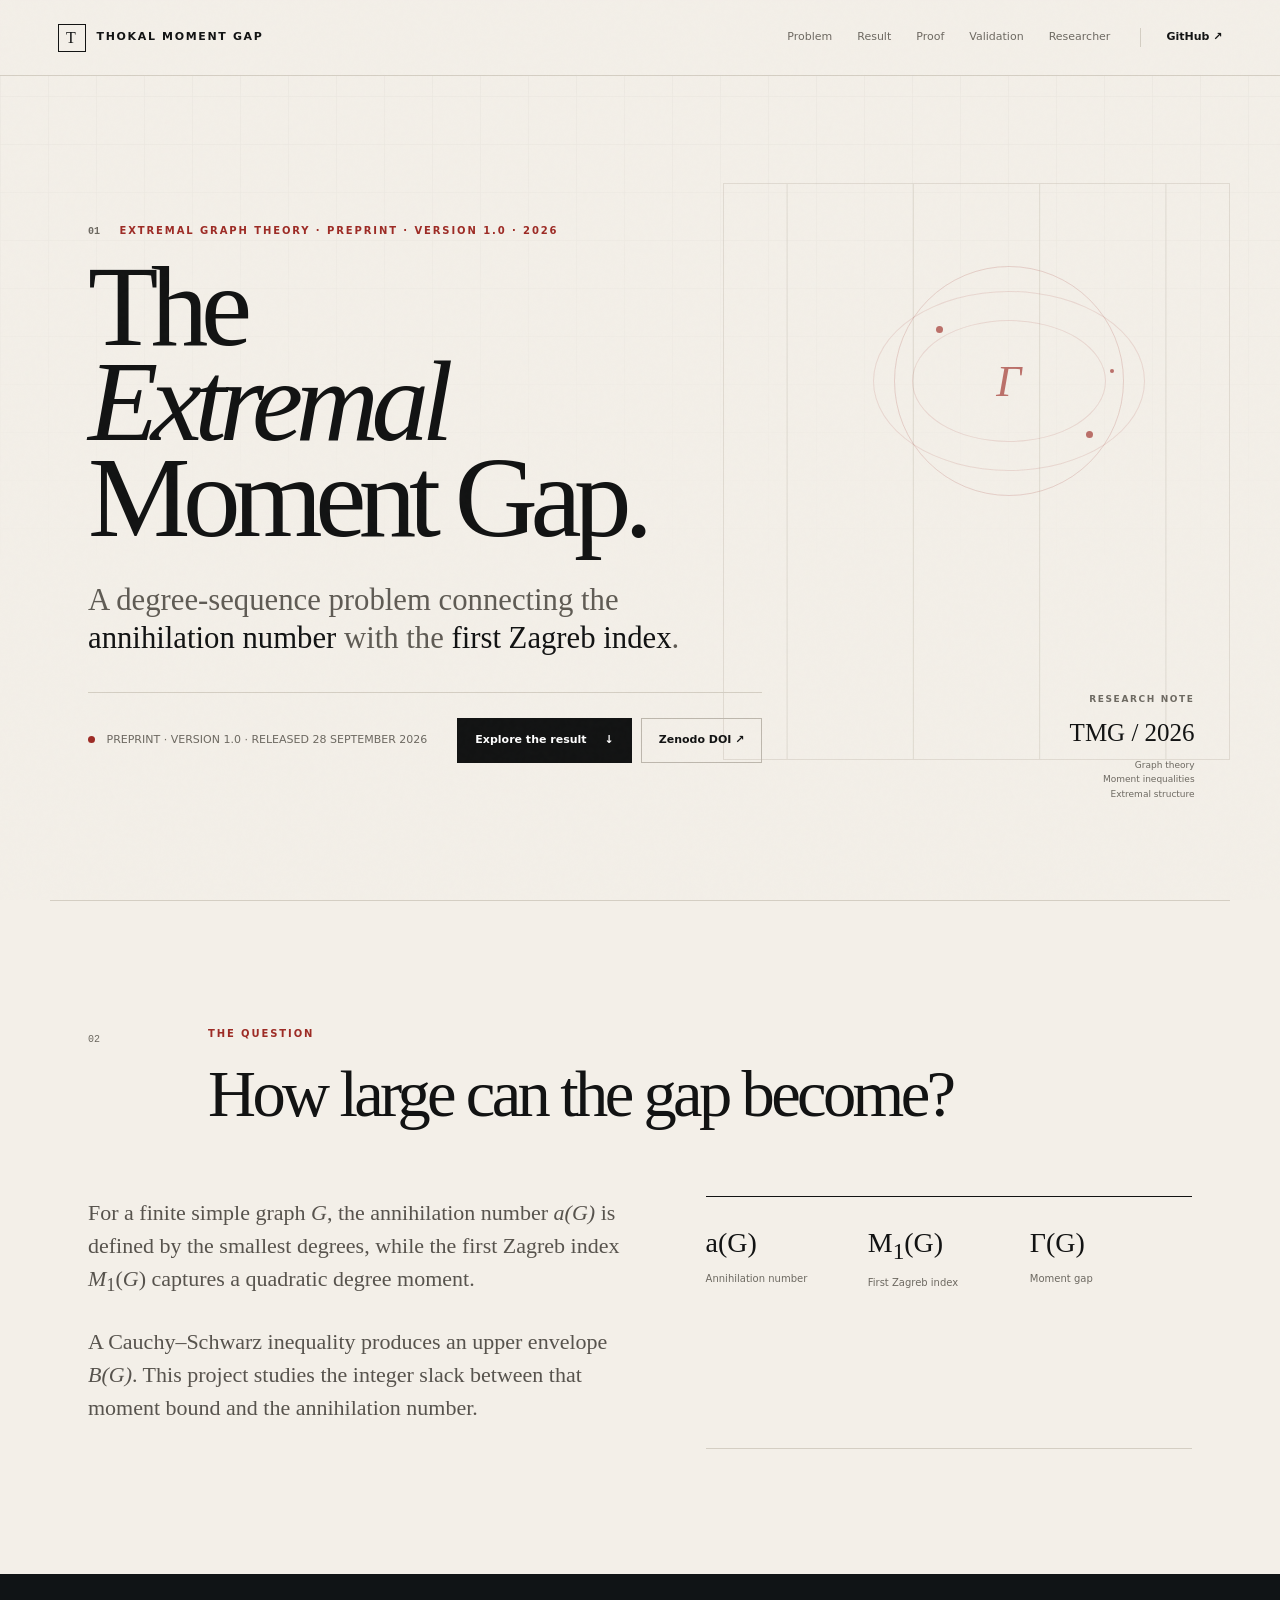
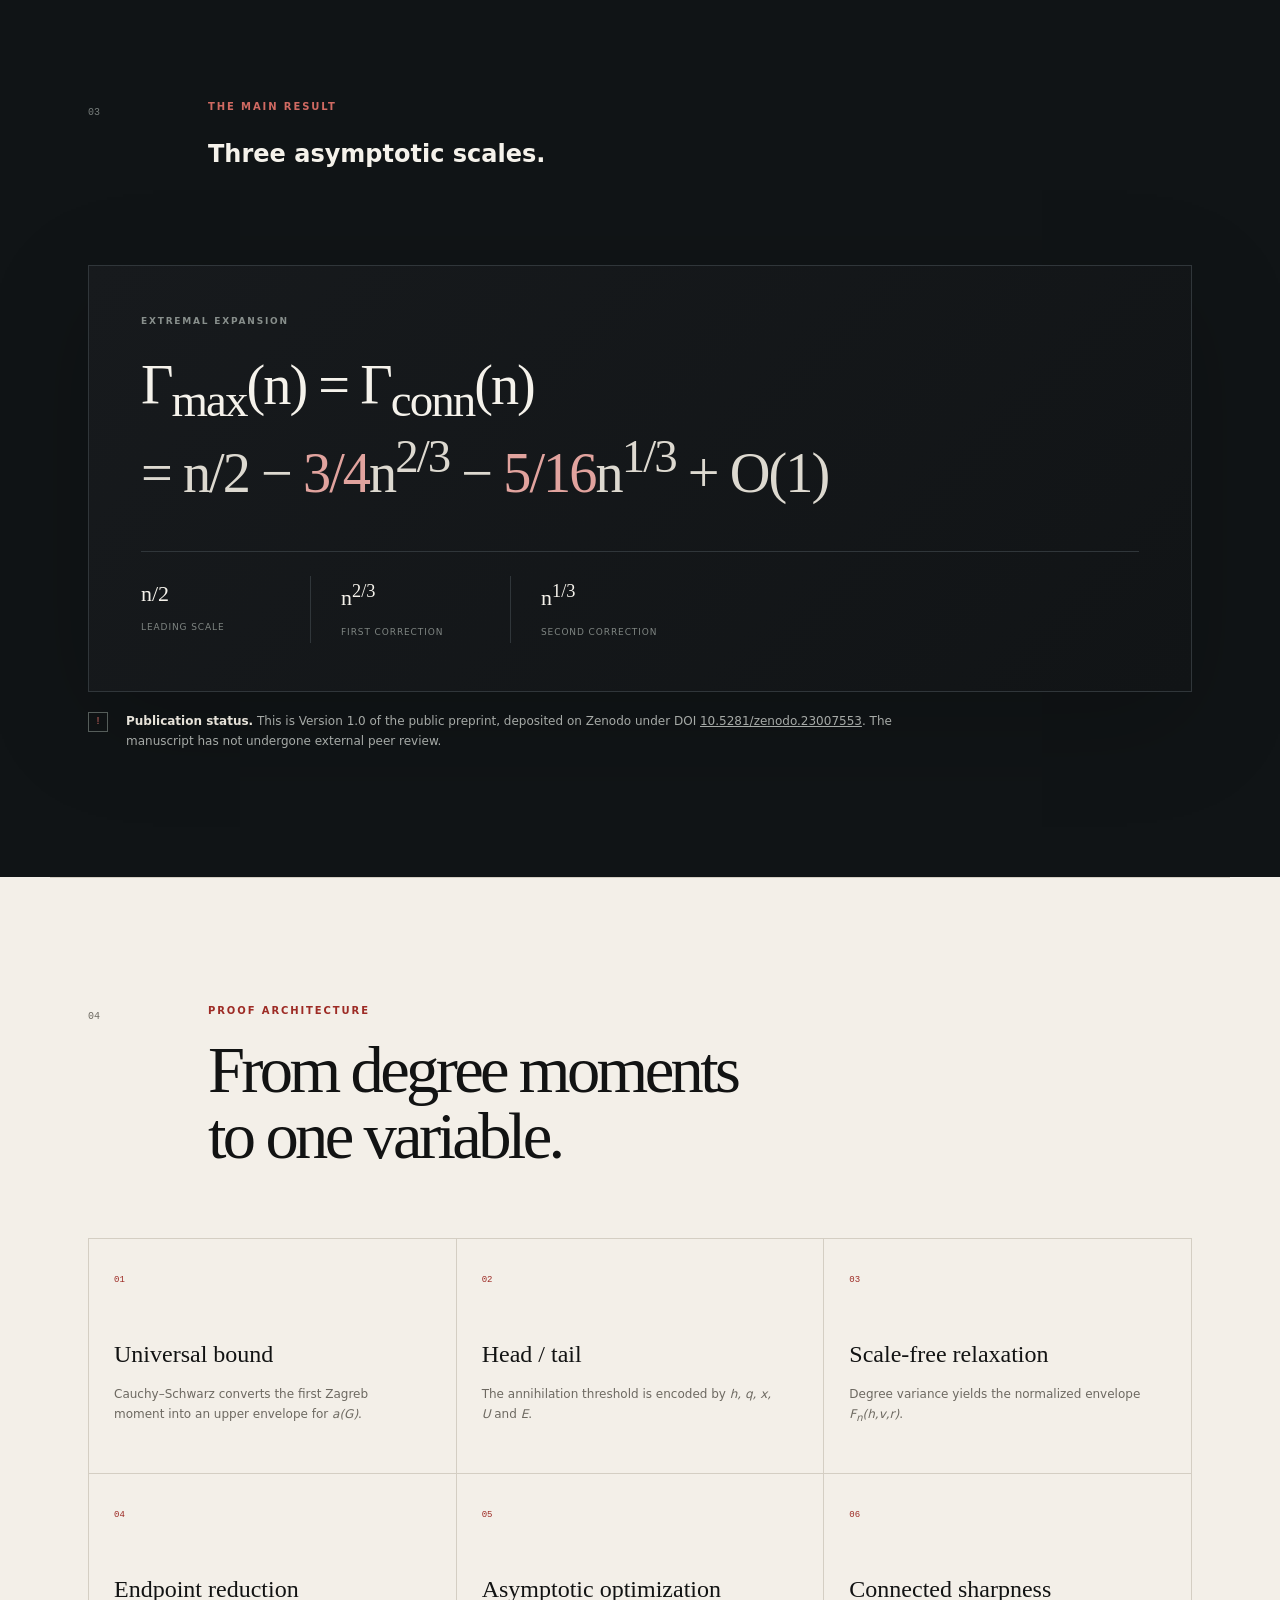
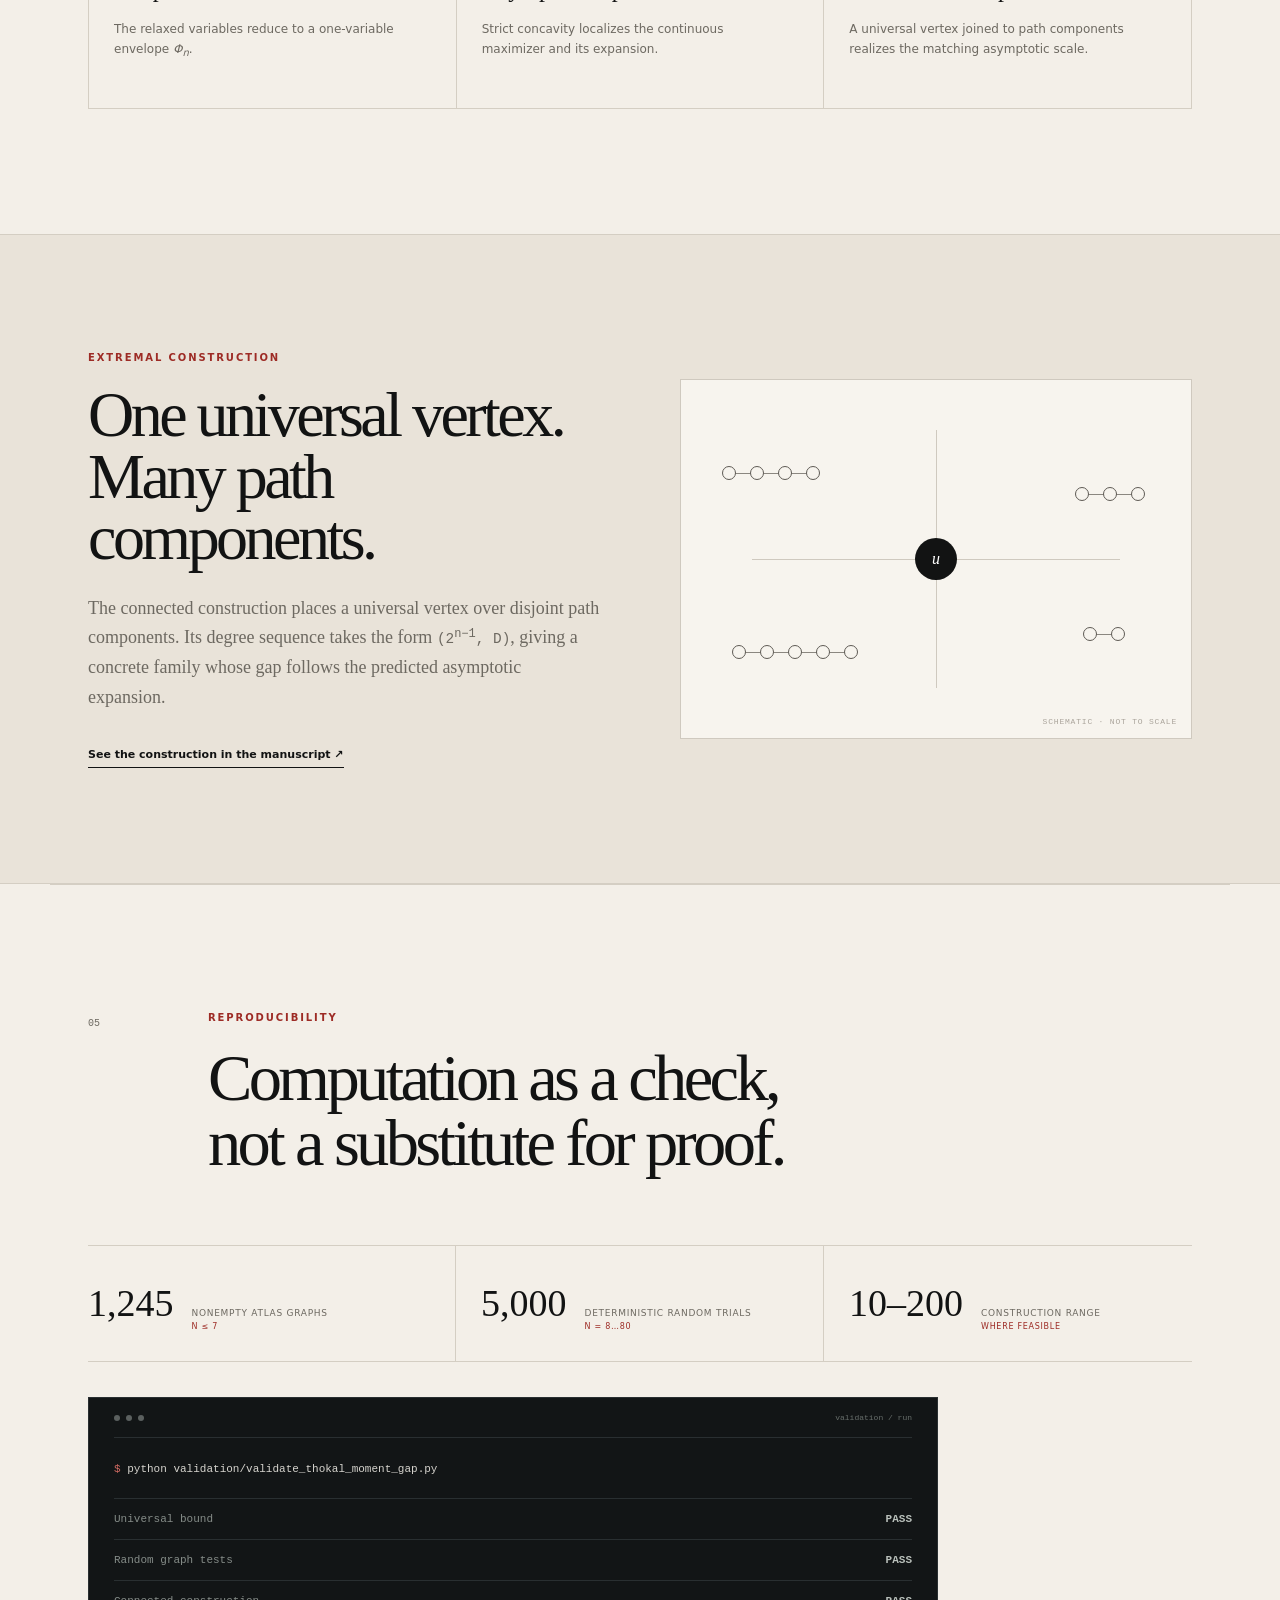
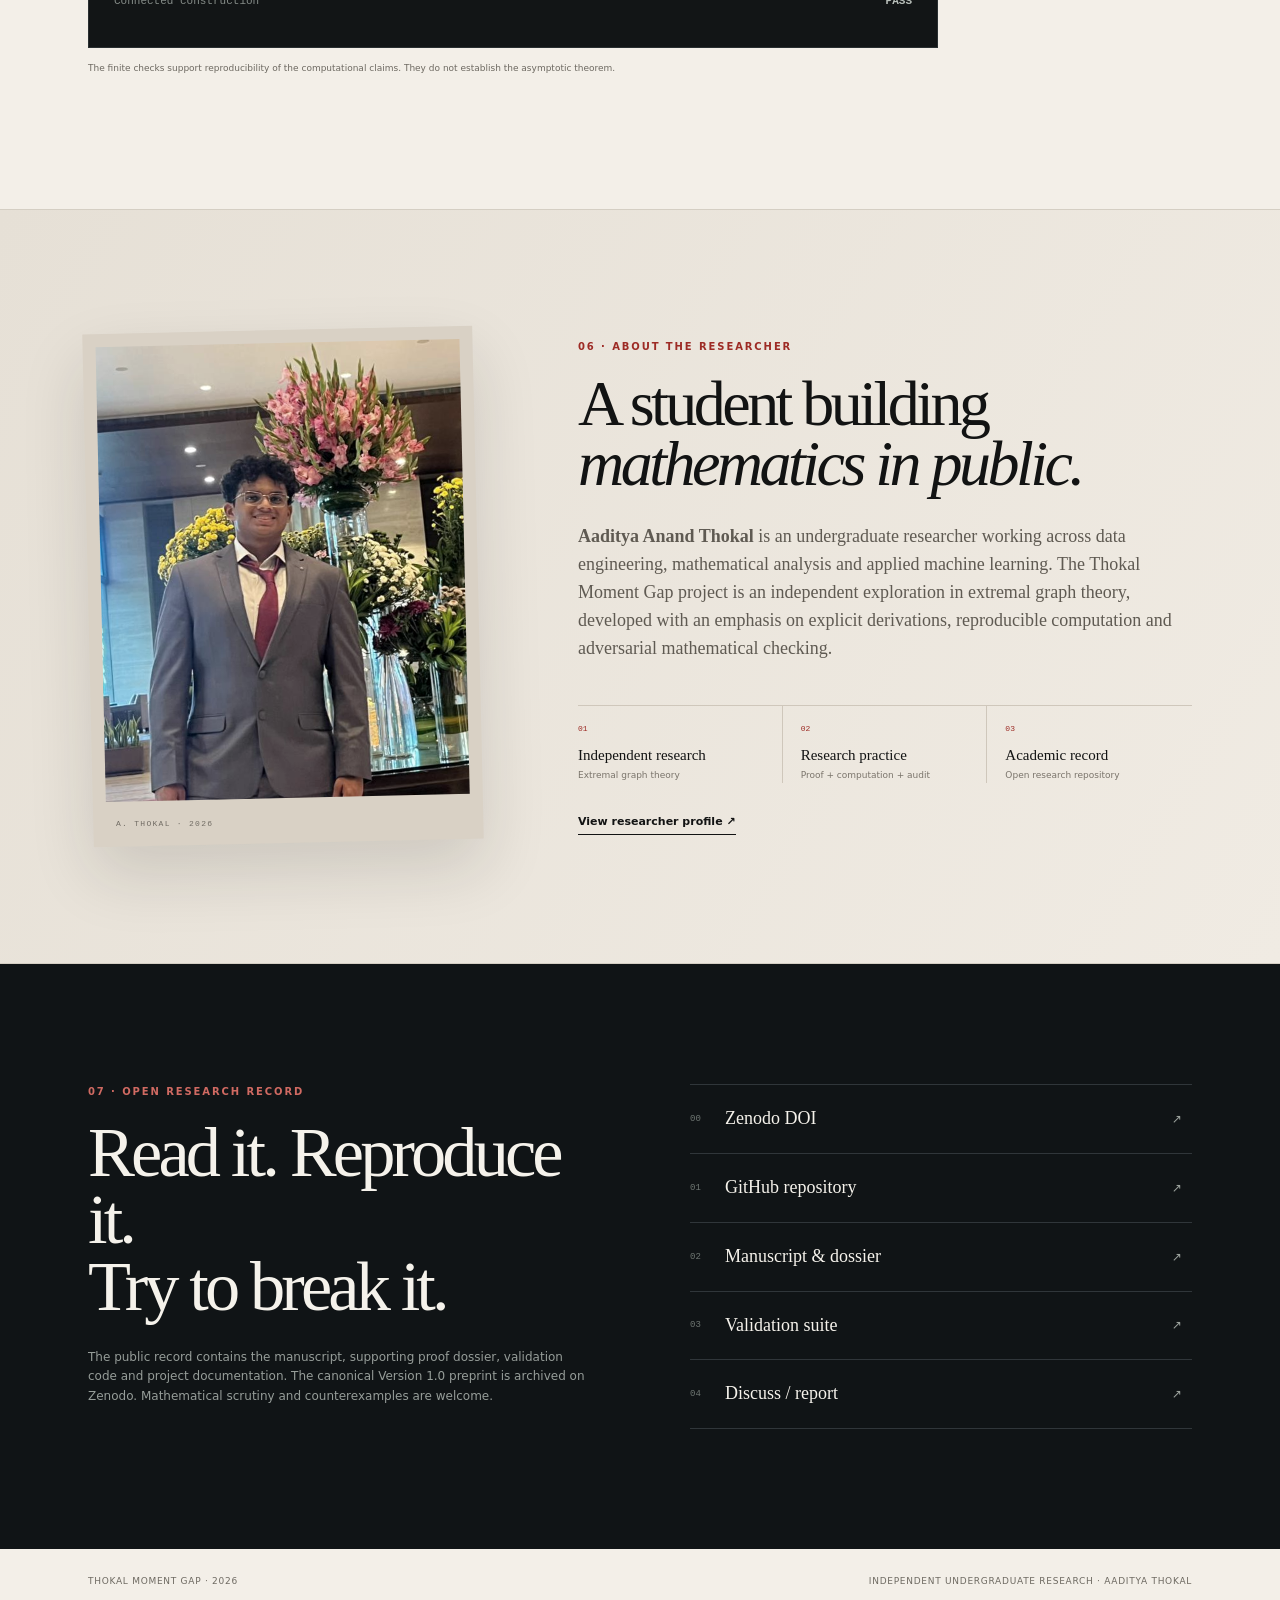
==== commit a8734730: "Add files via upload" ====
--- a/docs/index.html
+++ b/docs/index.html
@@ -3,9 +3,36 @@
 <head>
 <meta charset="utf-8">
 <meta name="viewport" content="width=device-width, initial-scale=1">
-<title>Thokal Moment Gap — Extremal Graph Theory</title>
-<meta name="description" content="An extremal moment-gap analysis between the annihilation number and the first Zagreb index.">
+<title>Aaditya Anand Thokal — The Extremal Moment Gap Between the Annihilation Number and the First Zagreb Index</title>
+<meta name="description" content="Aaditya Anand Thokal's 2026 preprint on the extremal gap between the annihilation number and the first Zagreb index in finite simple graphs. DOI: 10.5281/zenodo.23007553.">
+<meta name="author" content="Aaditya Anand Thokal">
+<meta name="robots" content="index, follow, max-image-preview:large">
+<link rel="canonical" href="https://aadityat23.github.io/Thokal-Moment-Gap/">
 <meta name="theme-color" content="#f3efe8">
+<meta property="og:type" content="article">
+<meta property="og:title" content="Aaditya Anand Thokal — The Extremal Moment Gap">
+<meta property="og:description" content="2026 preprint on the extremal gap between the annihilation number and the first Zagreb index.">
+<meta property="og:url" content="https://aadityat23.github.io/Thokal-Moment-Gap/">
+<meta property="og:site_name" content="Aaditya Anand Thokal — Thokal Moment Gap">
+<meta name="twitter:card" content="summary">
+<meta name="twitter:title" content="Aaditya Anand Thokal — The Extremal Moment Gap">
+<meta name="twitter:description" content="2026 preprint on the extremal gap between the annihilation number and the first Zagreb index.">
+<script type="application/ld+json">
+{
+  "@context":"https://schema.org",
+  "@type":"Article",
+  "headline":"The Extremal Moment Gap Between the Annihilation Number and the First Zagreb Index",
+  "description":"A 2026 preprint studying the extremal gap between the annihilation number and the first Zagreb index in finite simple graphs.",
+  "datePublished":"2026-09-28",
+  "dateModified":"2026-09-28",
+  "author":{"@type":"Person","name":"Aaditya Anand Thokal","url":"https://github.com/aadityat23"},
+  "mainEntityOfPage":{"@type":"WebPage","@id":"https://aadityat23.github.io/Thokal-Moment-Gap/"},
+  "sameAs":["https://doi.org/10.5281/zenodo.23007553","https://github.com/aadityat23/Thokal-Moment-Gap"],
+  "keywords":["annihilation number","first Zagreb index","extremal graph theory","graph invariants","degree sequences","combinatorics"],
+  "isAccessibleForFree":true,
+  "genre":"Preprint"
+}
+</script>
 <link rel="stylesheet" href="style.css">
 </head>
 <body>
@@ -25,15 +52,15 @@
   <div class="hero-grid"></div>
   <div class="hero-orbit"><span></span><span></span><span></span><i>Γ</i></div>
   <div class="hero-copy">
-    <div class="eyebrow"><span>01</span> EXTREMAL GRAPH THEORY · RESEARCH NOTE · 2026</div>
+    <div class="eyebrow"><span>01</span> EXTREMAL GRAPH THEORY · PREPRINT · VERSION 1.0 · 2026</div>
     <h1>The<br><em>Extremal</em><br>Moment Gap.</h1>
     <p class="subtitle">A degree-sequence problem connecting the <strong>annihilation number</strong> with the <strong>first Zagreb index</strong>.</p>
     <div class="hero-rule"></div>
     <div class="hero-bottom">
-      <p class="status"><span class="status-dot"></span> Manuscript in preparation · independent audit in progress</p>
+      <p class="status"><span class="status-dot"></span> PREPRINT · VERSION 1.0 · RELEASED 28 SEPTEMBER 2026</p>
       <div class="hero-actions">
         <a class="button primary" href="#result">Explore the result <span>↓</span></a>
-        <a class="button quiet" href="https://github.com/aadityat23/Thokal-Moment-Gap/tree/main/paper" target="_blank" rel="noreferrer">Read the paper ↗</a>
+        <a class="button quiet" href="https://doi.org/10.5281/zenodo.23007553" target="_blank" rel="noreferrer">Zenodo DOI ↗</a>
       </div>
     </div>
   </div>
@@ -53,13 +80,13 @@
 
 <section id="result" class="result-section">
   <div class="result-inner">
-    <div class="section-head light"><div class="section-number">03</div><div><p class="eyebrow">THE TARGET RESULT</p><h2>Three asymptotic scales.</h2></div></div>
+    <div class="section-head light"><div class="section-number">03</div><div><p class="eyebrow">THE MAIN RESULT</p><h2>Three asymptotic scales.</h2></div></div>
     <div class="theorem-card">
       <p class="theorem-label">EXTREMAL EXPANSION</p>
       <div class="theorem">Γ<sub>max</sub>(n) = Γ<sub>conn</sub>(n)<br><span>= n/2 − <b>3/4</b>n<sup>2/3</sup> − <b>5/16</b>n<sup>1/3</sup> + O(1)</span></div>
       <div class="theorem-meta"><span><b>n/2</b><small>leading scale</small></span><span><b>n<sup>2/3</sup></b><small>first correction</small></span><span><b>n<sup>1/3</sup></b><small>second correction</small></span></div>
     </div>
-    <div class="research-note"><span class="note-mark">!</span><p><strong>Current status.</strong> The displayed expansion is the manuscript's target theorem. The leading-order result is treated as established; the sharper global upper-bound argument is undergoing independent mathematical audit before the result is presented as final.</p></div>
+    <div class="research-note"><span class="note-mark">!</span><p><strong>Publication status.</strong> This is Version 1.0 of the public preprint, deposited on Zenodo under DOI <a href="https://doi.org/10.5281/zenodo.23007553" target="_blank" rel="noreferrer">10.5281/zenodo.23007553</a>. The manuscript has not undergone external peer review.</p></div>
   </div>
 </section>
 
@@ -93,7 +120,7 @@
     <div class="about-copy">
       <p class="eyebrow">06 · ABOUT THE RESEARCHER</p>
       <h2>A student building<br><em>mathematics in public.</em></h2>
-      <p>Aaditya Thokal is an undergraduate researcher working across data engineering, mathematical analysis and applied machine learning. The Thokal Moment Gap project is an independent exploration in extremal graph theory, developed with an emphasis on explicit derivations, reproducible computation and adversarial mathematical checking.</p>
+      <p><strong>Aaditya Anand Thokal</strong> is an undergraduate researcher working across data engineering, mathematical analysis and applied machine learning. The Thokal Moment Gap project is an independent exploration in extremal graph theory, developed with an emphasis on explicit derivations, reproducible computation and adversarial mathematical checking.</p>
       <div class="about-facts"><div><span>01</span><b>Independent research</b><small>Extremal graph theory</small></div><div><span>02</span><b>Research practice</b><small>Proof + computation + audit</small></div><div><span>03</span><b>Academic record</b><small>Open research repository</small></div></div>
       <a class="text-link light-link" href="https://github.com/aadityat23" target="_blank" rel="noreferrer">View researcher profile ↗</a>
     </div>
@@ -101,10 +128,10 @@
 </section>
 
 <section id="record" class="record">
-  <div class="record-inner"><div><p class="eyebrow">07 · OPEN RESEARCH RECORD</p><h2>Read it. Reproduce it.<br>Try to break it.</h2><p>The repository contains the manuscript, supporting proof dossier, validation code and project documentation. Mathematical scrutiny and counterexamples are welcome.</p></div>
-  <div class="record-links"><a href="https://github.com/aadityat23/Thokal-Moment-Gap" target="_blank" rel="noreferrer"><span>01</span> GitHub repository <b>↗</b></a><a href="https://github.com/aadityat23/Thokal-Moment-Gap/tree/main/paper" target="_blank" rel="noreferrer"><span>02</span> Manuscript & dossier <b>↗</b></a><a href="https://github.com/aadityat23/Thokal-Moment-Gap/tree/main/validation" target="_blank" rel="noreferrer"><span>03</span> Validation suite <b>↗</b></a><a href="https://github.com/aadityat23/Thokal-Moment-Gap/issues" target="_blank" rel="noreferrer"><span>04</span> Discuss / report <b>↗</b></a></div></div>
+  <div class="record-inner"><div><p class="eyebrow">07 · OPEN RESEARCH RECORD</p><h2>Read it. Reproduce it.<br>Try to break it.</h2><p>The public record contains the manuscript, supporting proof dossier, validation code and project documentation. The canonical Version 1.0 preprint is archived on Zenodo. Mathematical scrutiny and counterexamples are welcome.</p></div>
+  <div class="record-links"><a href="https://doi.org/10.5281/zenodo.23007553" target="_blank" rel="noreferrer"><span>00</span> Zenodo DOI <b>↗</b></a><a href="https://github.com/aadityat23/Thokal-Moment-Gap" target="_blank" rel="noreferrer"><span>01</span> GitHub repository <b>↗</b></a><a href="https://github.com/aadityat23/Thokal-Moment-Gap/tree/main/paper" target="_blank" rel="noreferrer"><span>02</span> Manuscript & dossier <b>↗</b></a><a href="https://github.com/aadityat23/Thokal-Moment-Gap/tree/main/validation" target="_blank" rel="noreferrer"><span>03</span> Validation suite <b>↗</b></a><a href="https://github.com/aadityat23/Thokal-Moment-Gap/issues" target="_blank" rel="noreferrer"><span>04</span> Discuss / report <b>↗</b></a></div></div>
 </section>
 </main>
 <footer><span>THOKAL MOMENT GAP · 2026</span><span>Independent undergraduate research · Aaditya Thokal</span></footer>
 </body>
-</html>+</html>
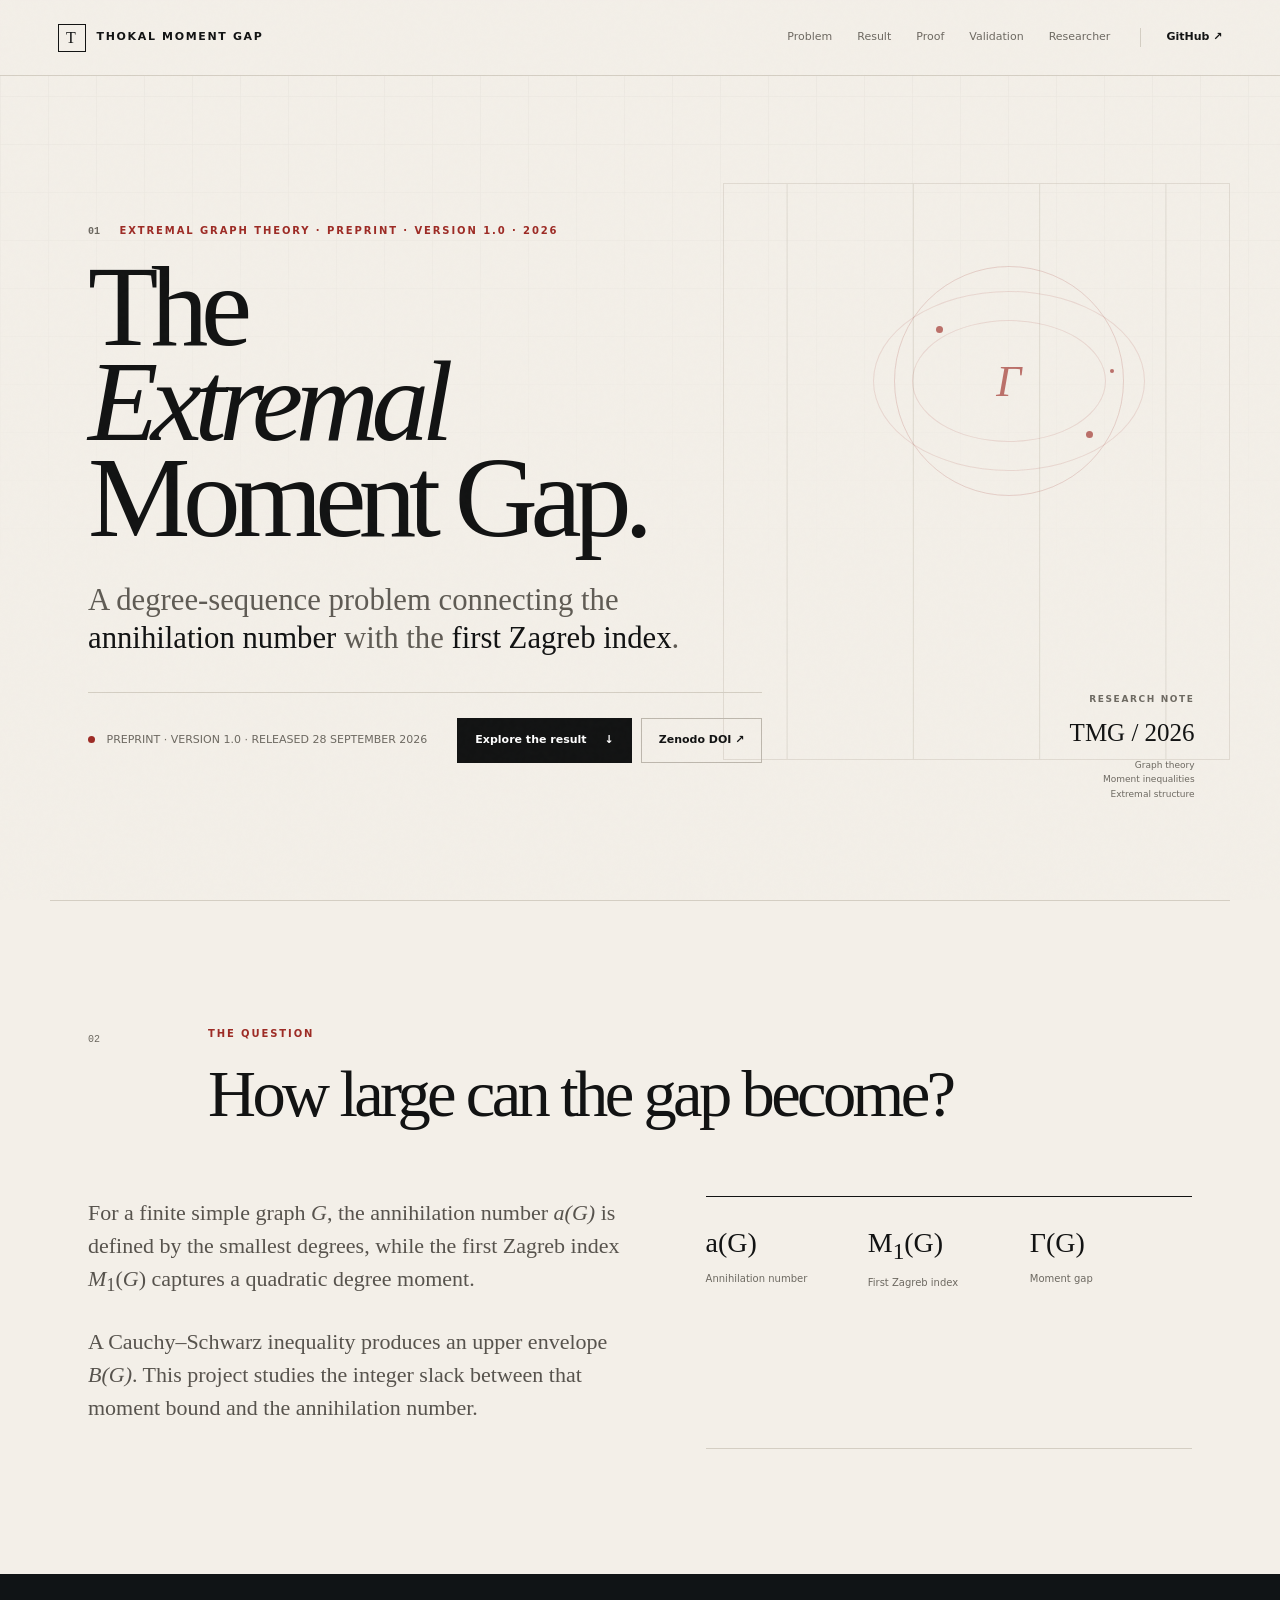
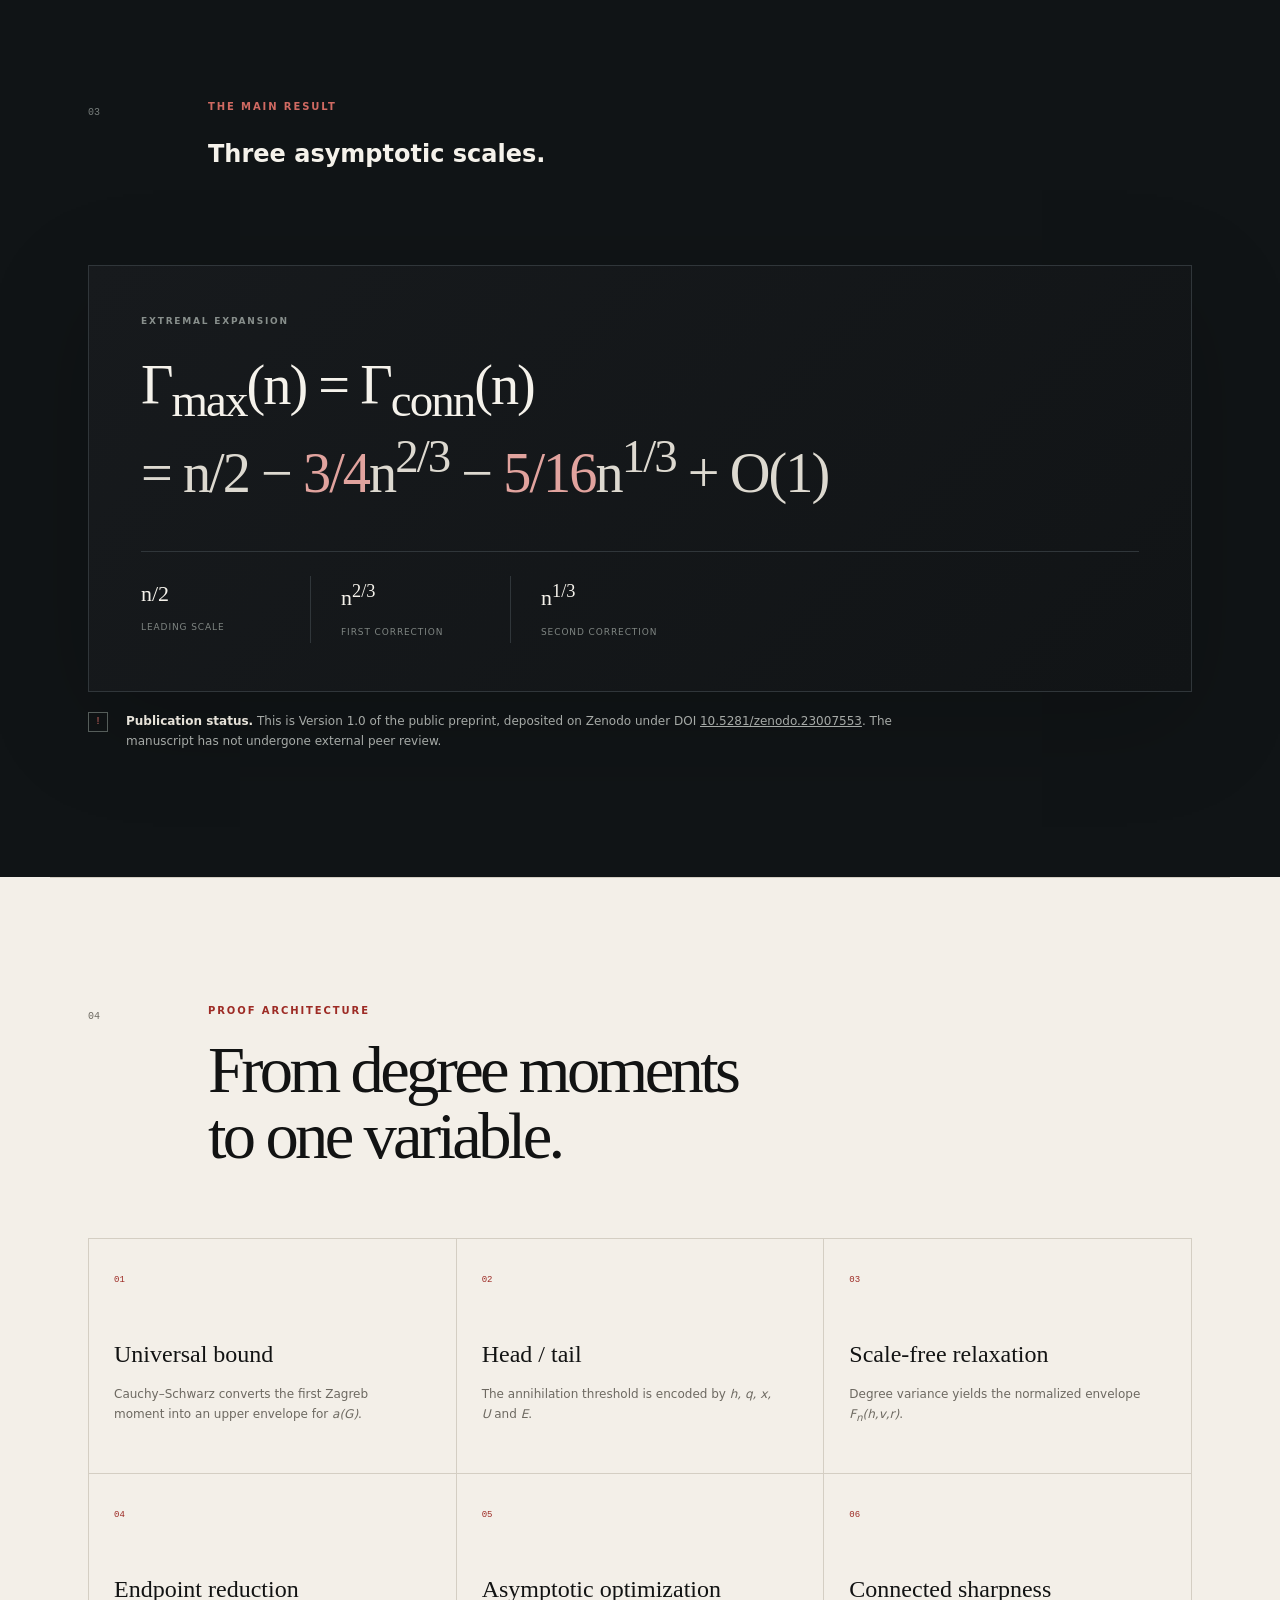
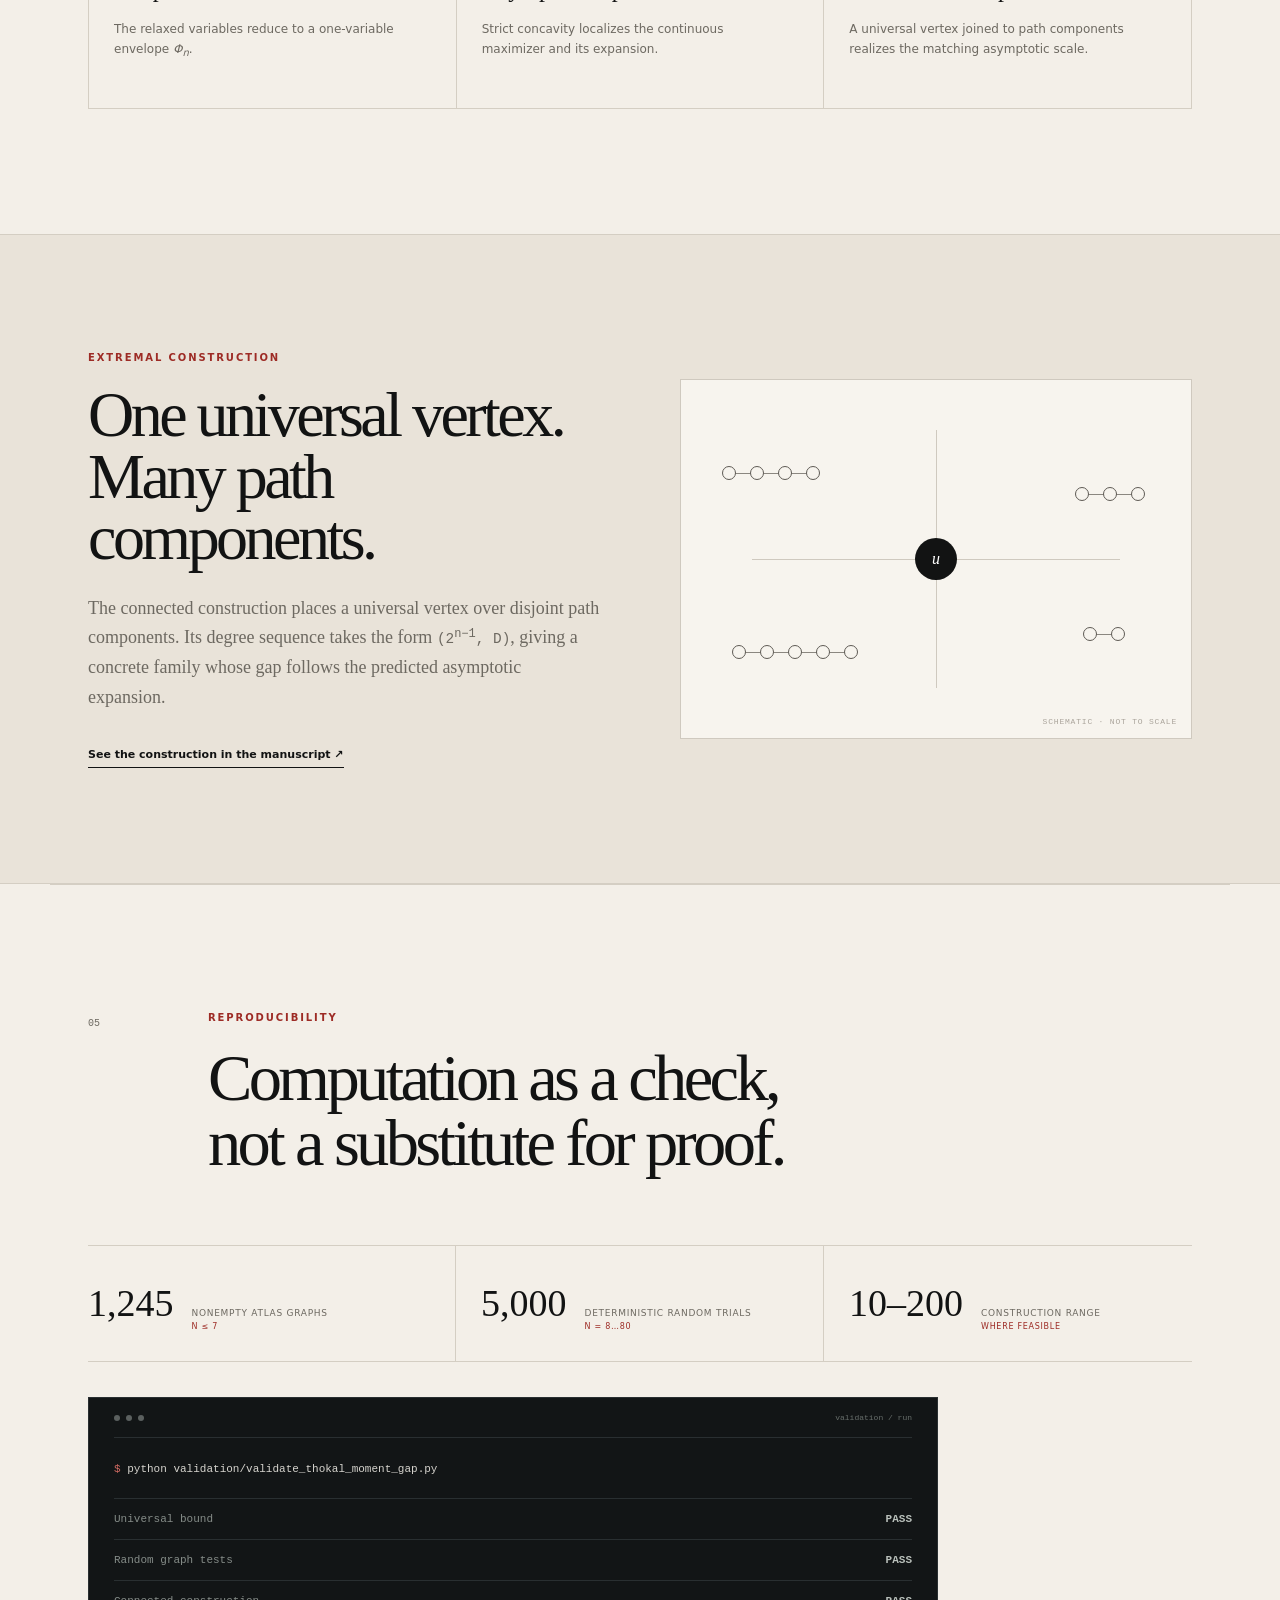
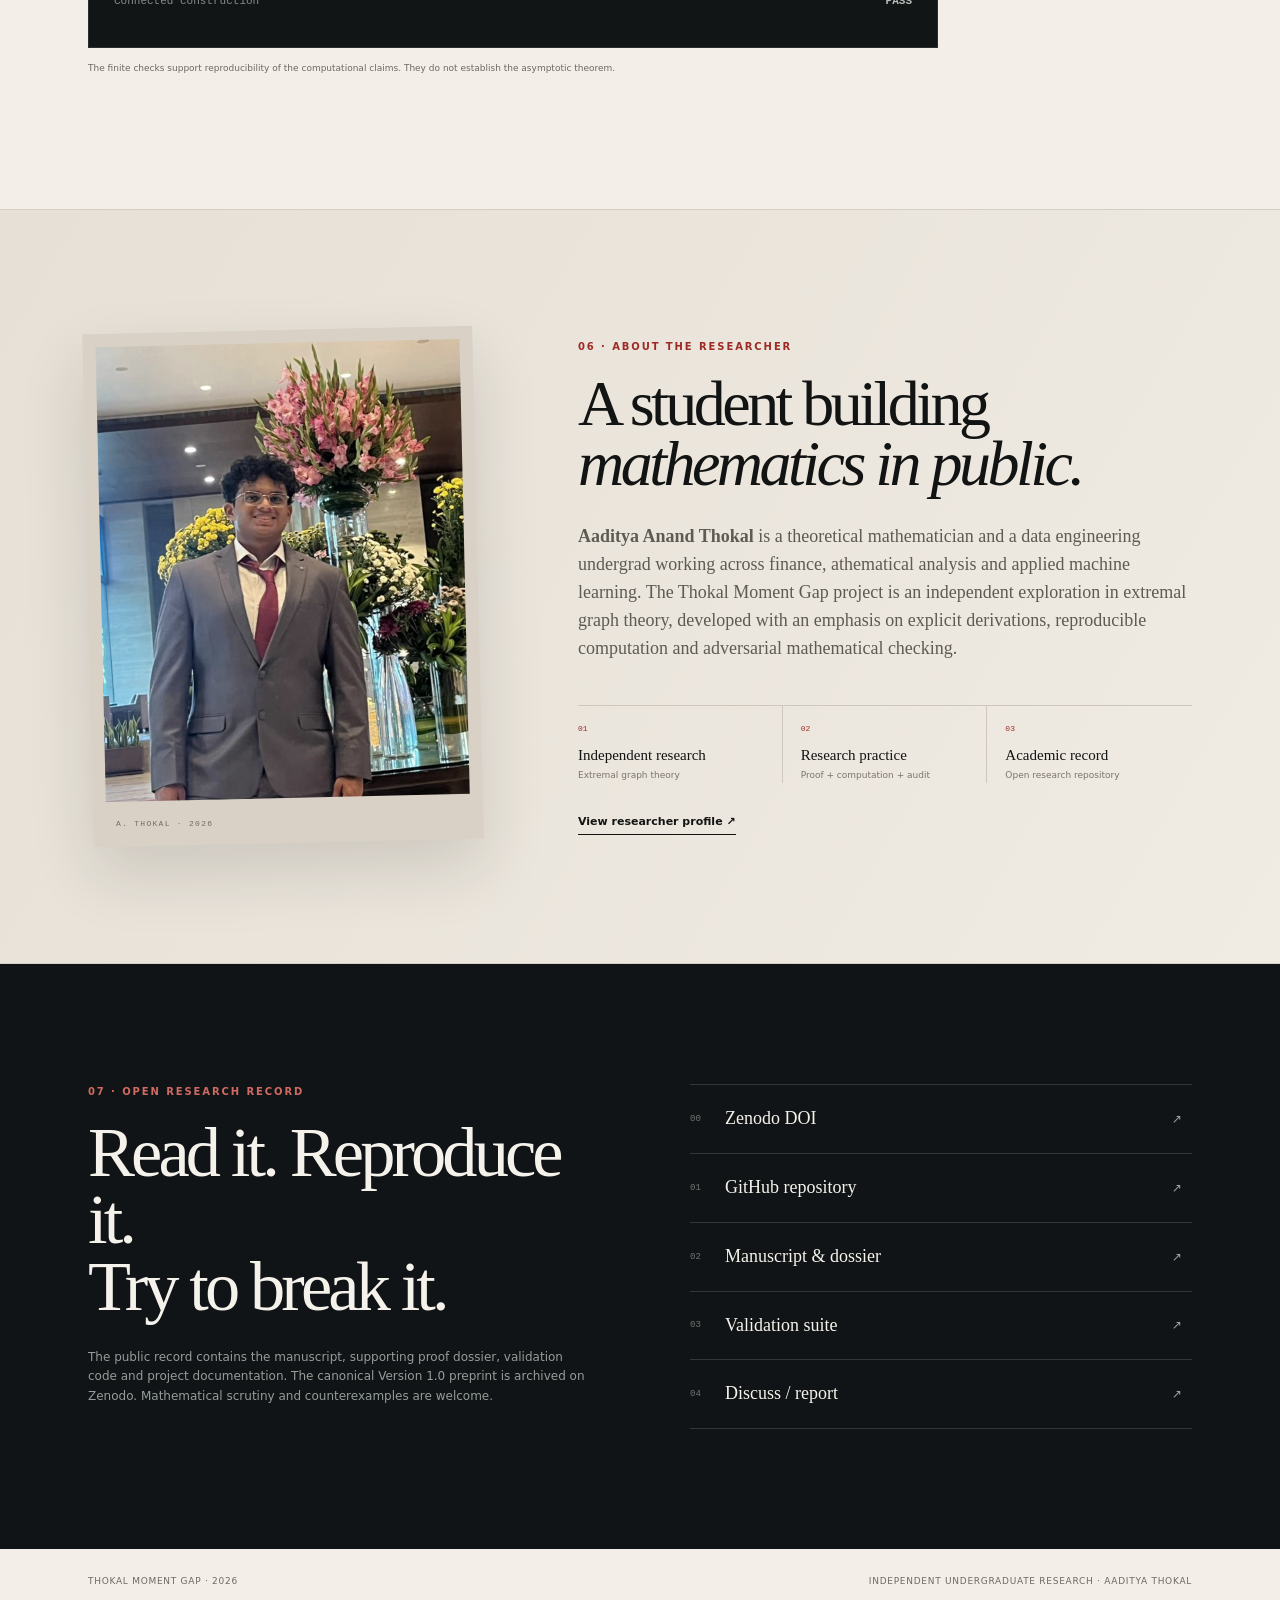
==== commit 2f211440: "Update index.html" ====
--- a/docs/index.html
+++ b/docs/index.html
@@ -2,6 +2,7 @@
 <html lang="en">
 <head>
 <meta charset="utf-8">
+<meta name="google-site-verification" content="_2UQeMt6pTa-2eMStIiIGMAgFfA-wgiph26Npr4CXUo" />
 <meta name="viewport" content="width=device-width, initial-scale=1">
 <title>Aaditya Anand Thokal — The Extremal Moment Gap Between the Annihilation Number and the First Zagreb Index</title>
 <meta name="description" content="Aaditya Anand Thokal's 2026 preprint on the extremal gap between the annihilation number and the first Zagreb index in finite simple graphs. DOI: 10.5281/zenodo.23007553.">
@@ -120,7 +121,7 @@
     <div class="about-copy">
       <p class="eyebrow">06 · ABOUT THE RESEARCHER</p>
       <h2>A student building<br><em>mathematics in public.</em></h2>
-      <p><strong>Aaditya Anand Thokal</strong> is an undergraduate researcher working across data engineering, mathematical analysis and applied machine learning. The Thokal Moment Gap project is an independent exploration in extremal graph theory, developed with an emphasis on explicit derivations, reproducible computation and adversarial mathematical checking.</p>
+      <p><strong>Aaditya Anand Thokal</strong> is a theoretical mathematician and a data engineering undergrad working across finance, athematical analysis and applied machine learning. The Thokal Moment Gap project is an independent exploration in extremal graph theory, developed with an emphasis on explicit derivations, reproducible computation and adversarial mathematical checking.</p>
       <div class="about-facts"><div><span>01</span><b>Independent research</b><small>Extremal graph theory</small></div><div><span>02</span><b>Research practice</b><small>Proof + computation + audit</small></div><div><span>03</span><b>Academic record</b><small>Open research repository</small></div></div>
       <a class="text-link light-link" href="https://github.com/aadityat23" target="_blank" rel="noreferrer">View researcher profile ↗</a>
     </div>
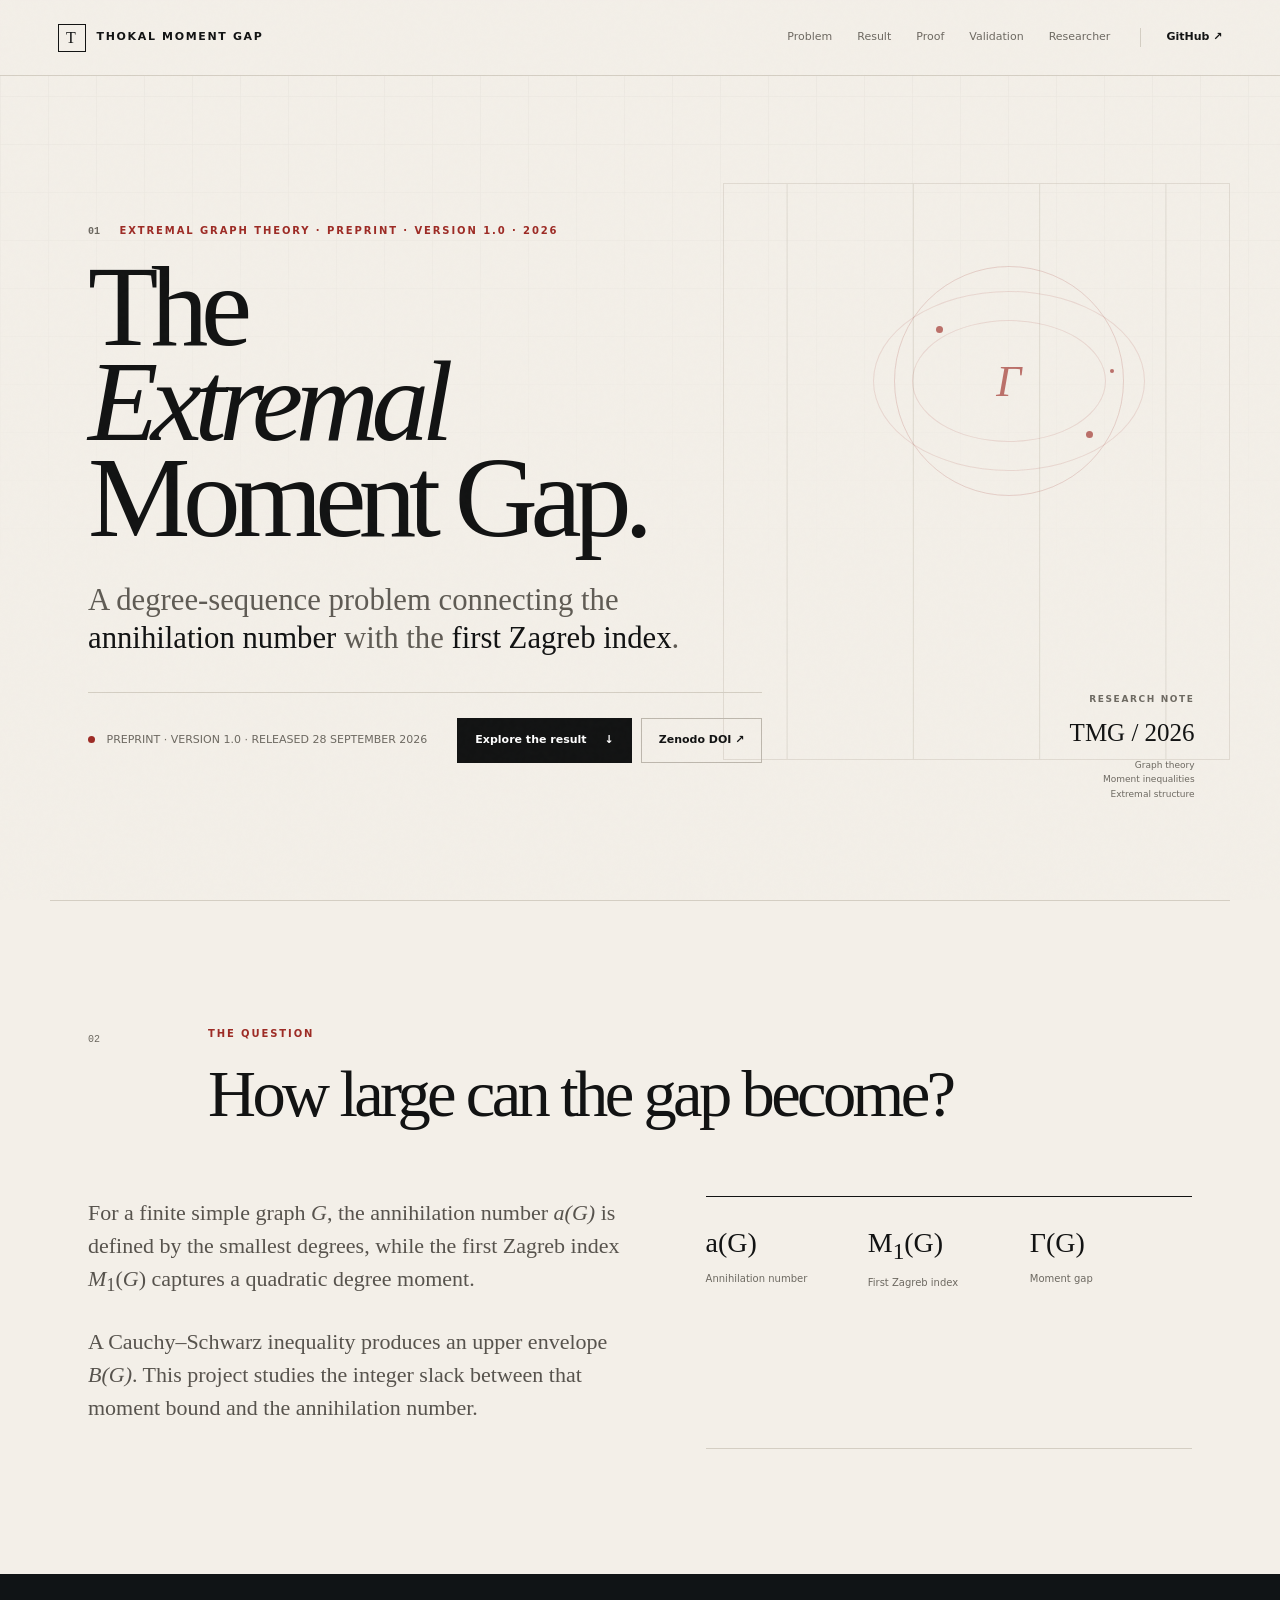
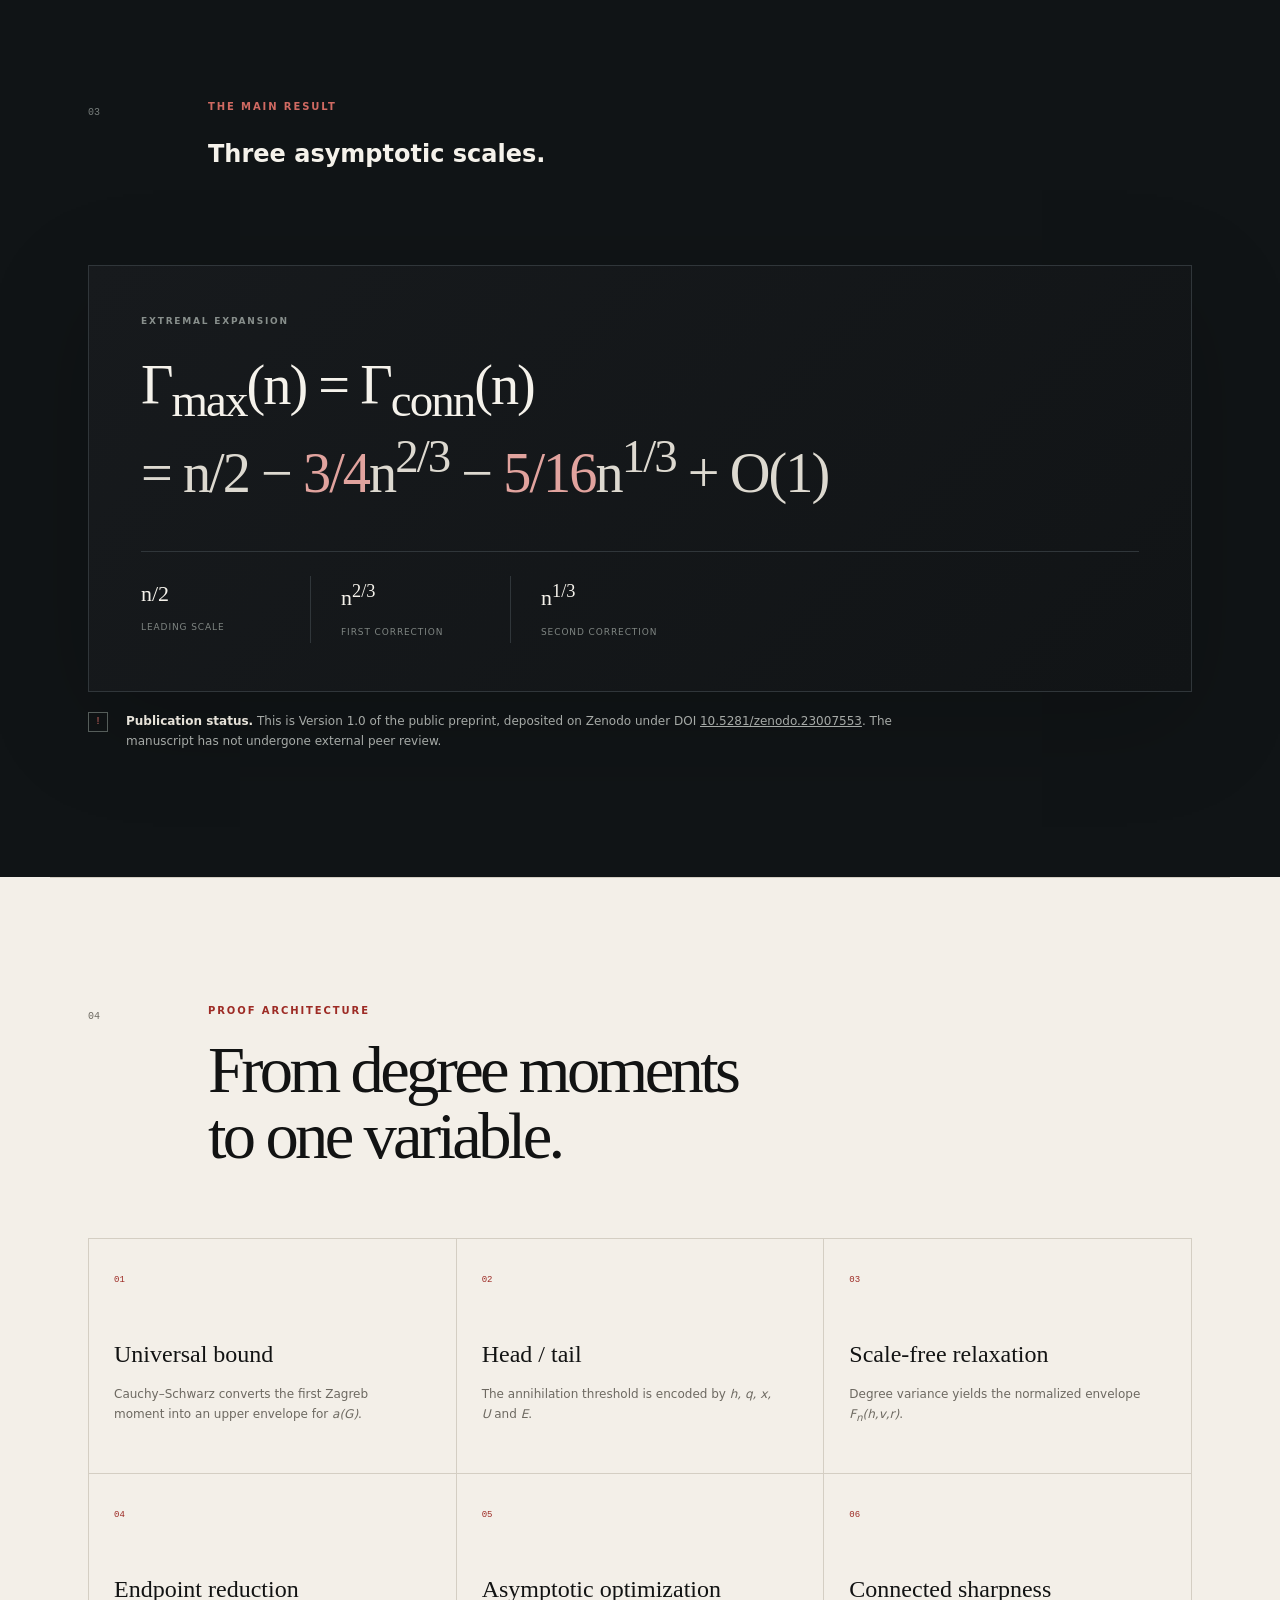
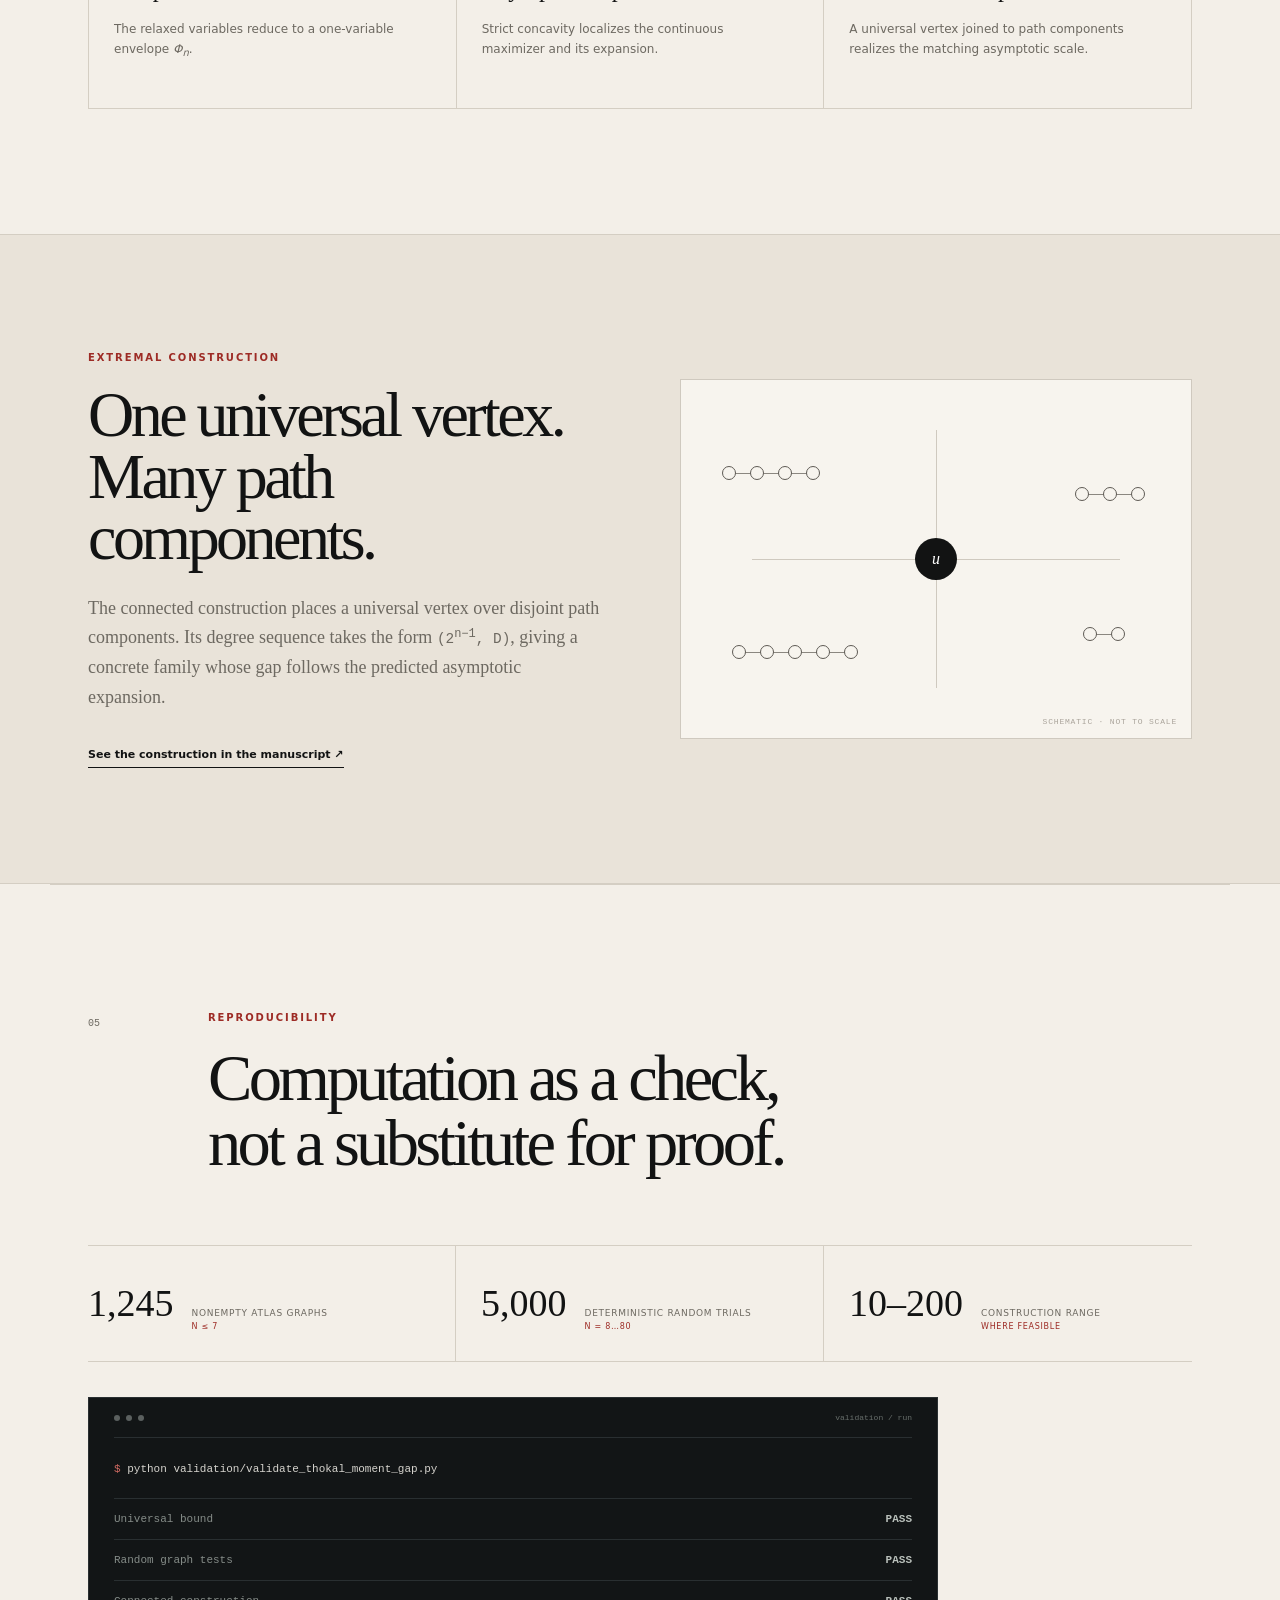
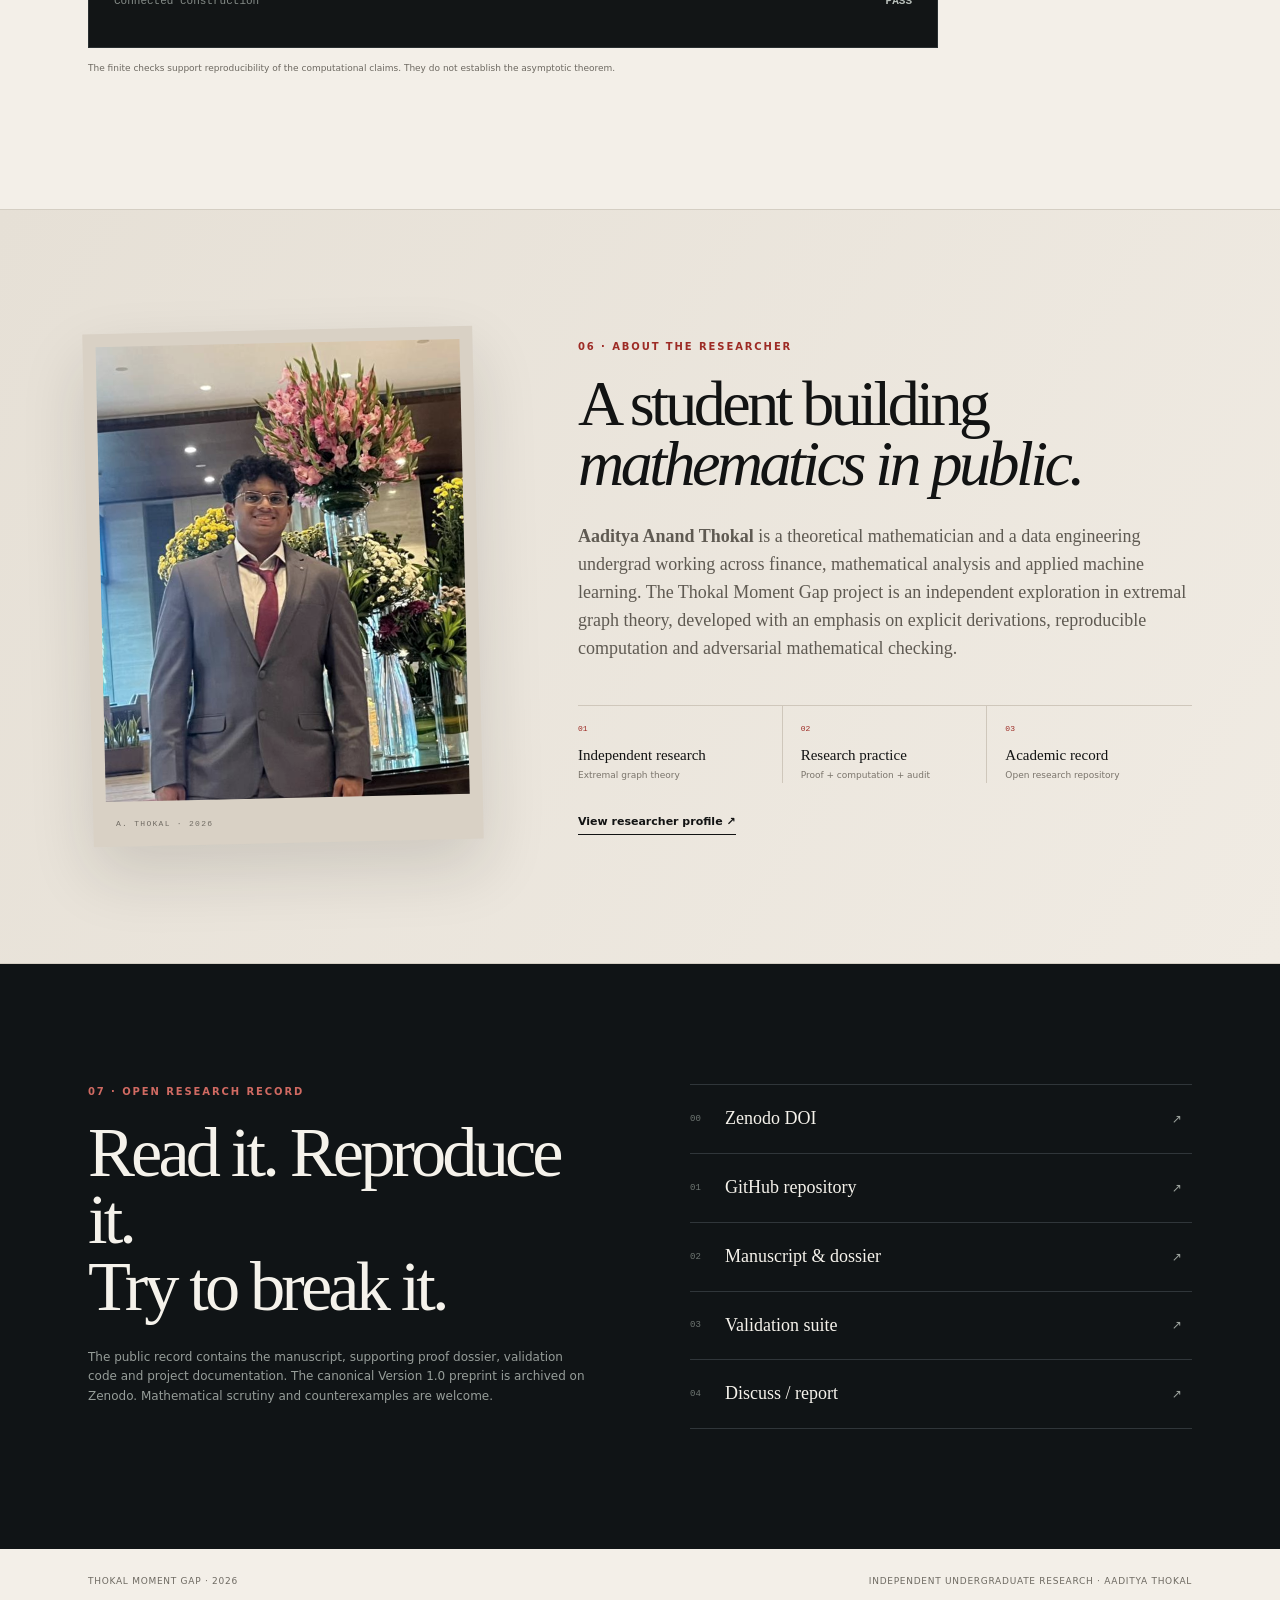
==== commit 39049156: "Update index.html" ====
--- a/docs/index.html
+++ b/docs/index.html
@@ -121,7 +121,7 @@
     <div class="about-copy">
       <p class="eyebrow">06 · ABOUT THE RESEARCHER</p>
       <h2>A student building<br><em>mathematics in public.</em></h2>
-      <p><strong>Aaditya Anand Thokal</strong> is a theoretical mathematician and a data engineering undergrad working across finance, athematical analysis and applied machine learning. The Thokal Moment Gap project is an independent exploration in extremal graph theory, developed with an emphasis on explicit derivations, reproducible computation and adversarial mathematical checking.</p>
+      <p><strong>Aaditya Anand Thokal</strong> is a theoretical mathematician and a data engineering undergrad working across finance, mathematical analysis and applied machine learning. The Thokal Moment Gap project is an independent exploration in extremal graph theory, developed with an emphasis on explicit derivations, reproducible computation and adversarial mathematical checking.</p>
       <div class="about-facts"><div><span>01</span><b>Independent research</b><small>Extremal graph theory</small></div><div><span>02</span><b>Research practice</b><small>Proof + computation + audit</small></div><div><span>03</span><b>Academic record</b><small>Open research repository</small></div></div>
       <a class="text-link light-link" href="https://github.com/aadityat23" target="_blank" rel="noreferrer">View researcher profile ↗</a>
     </div>
